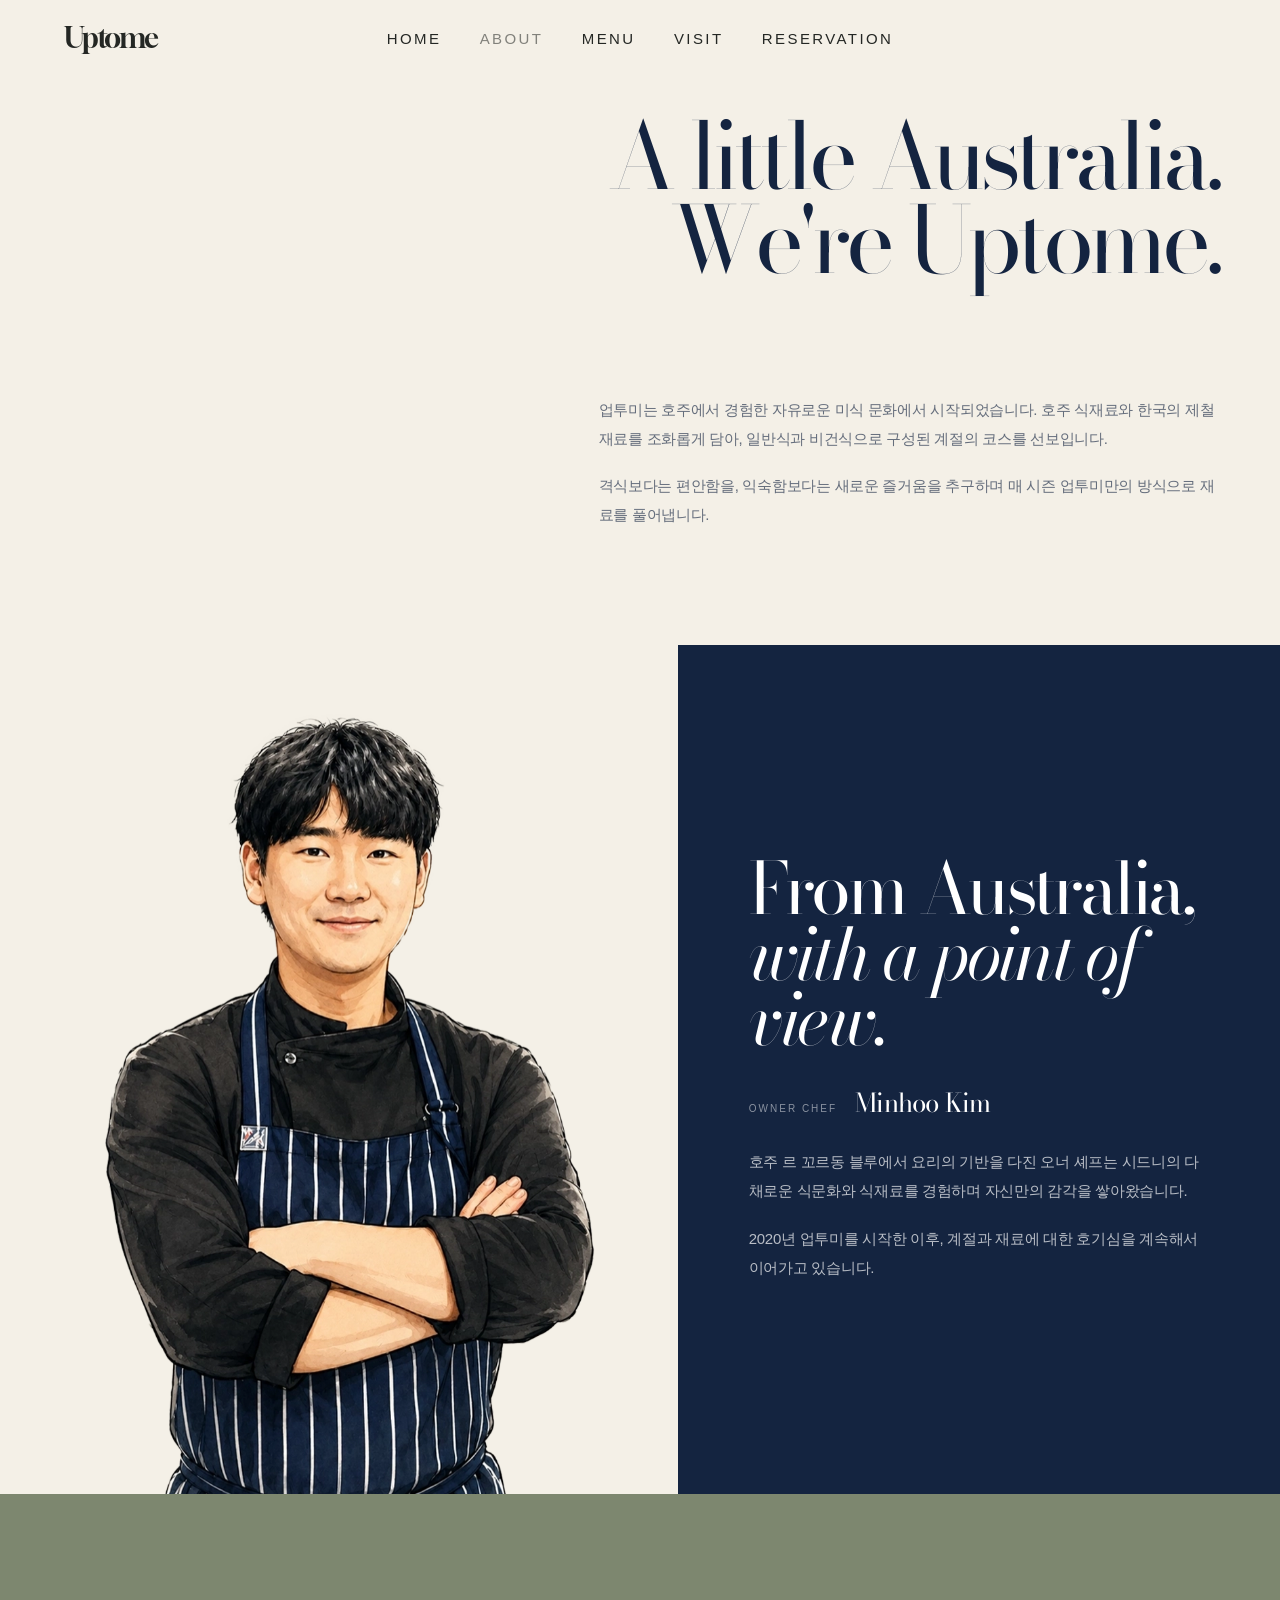
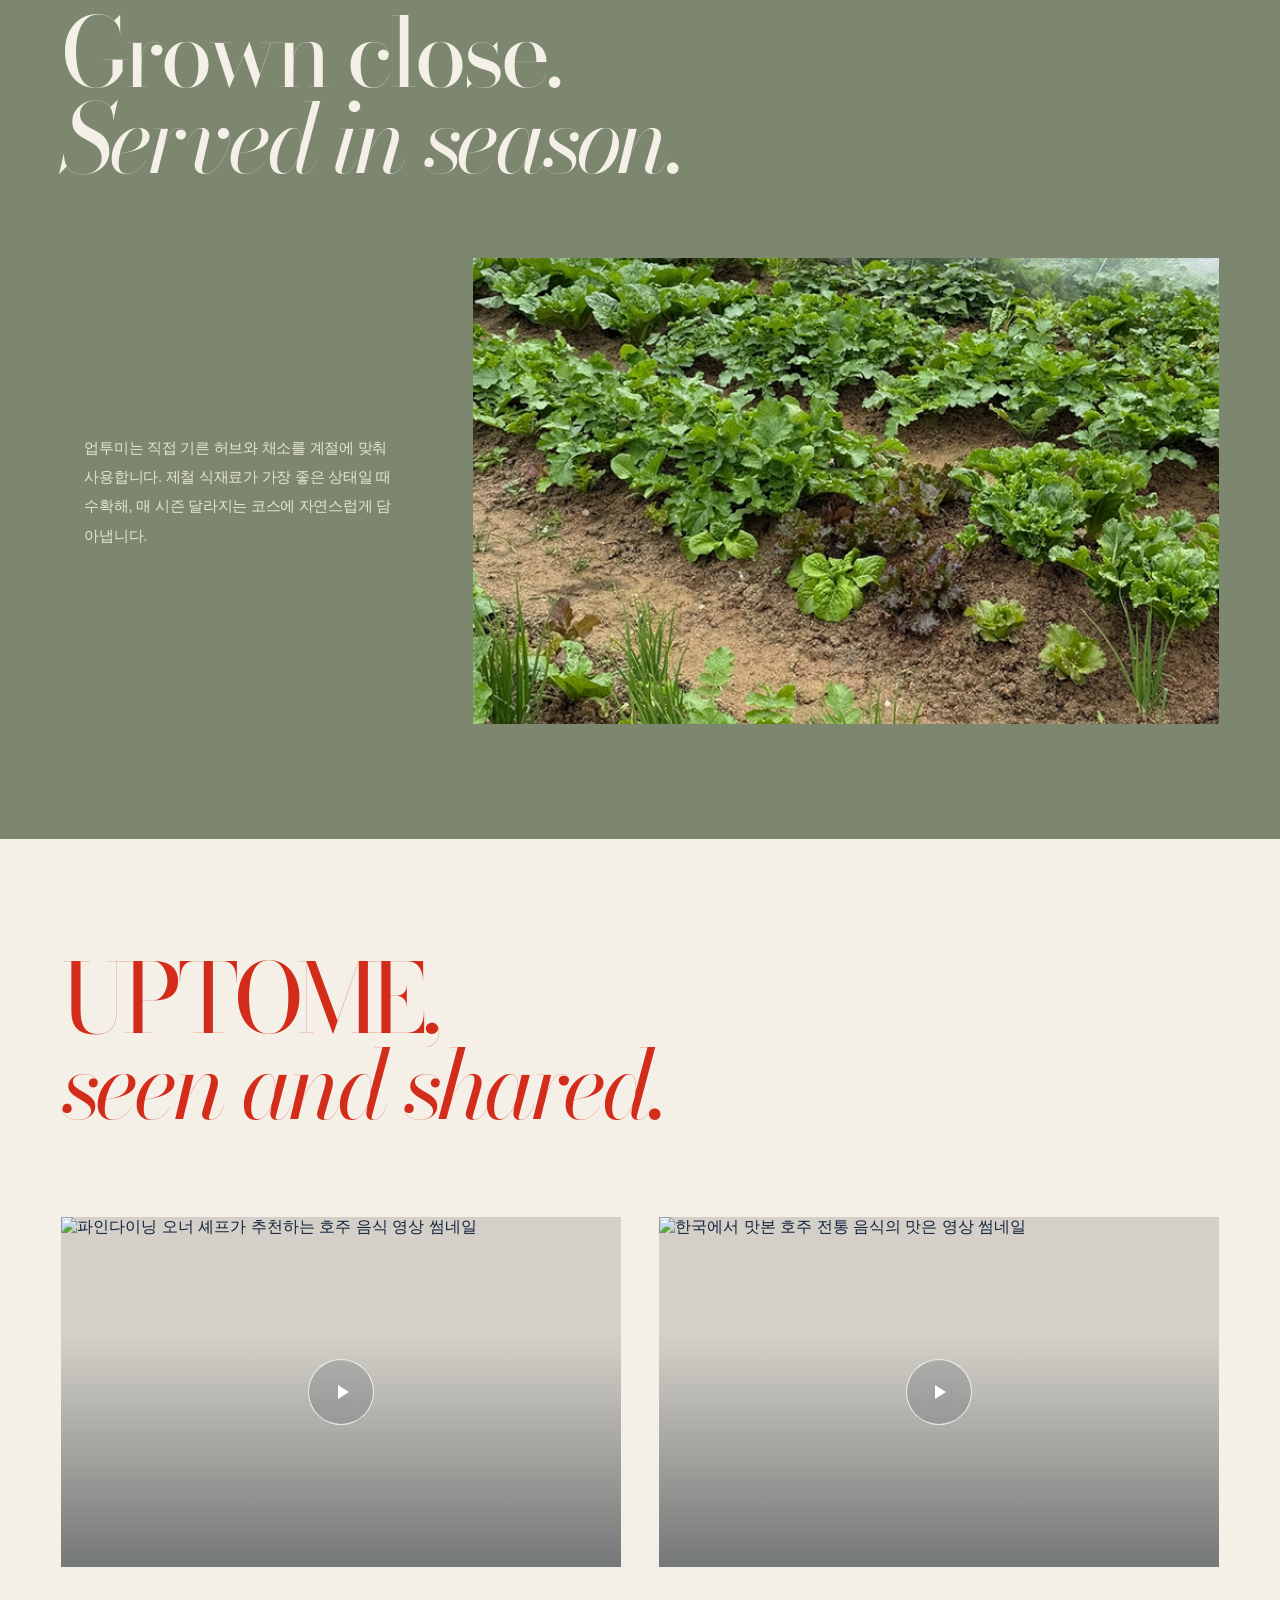
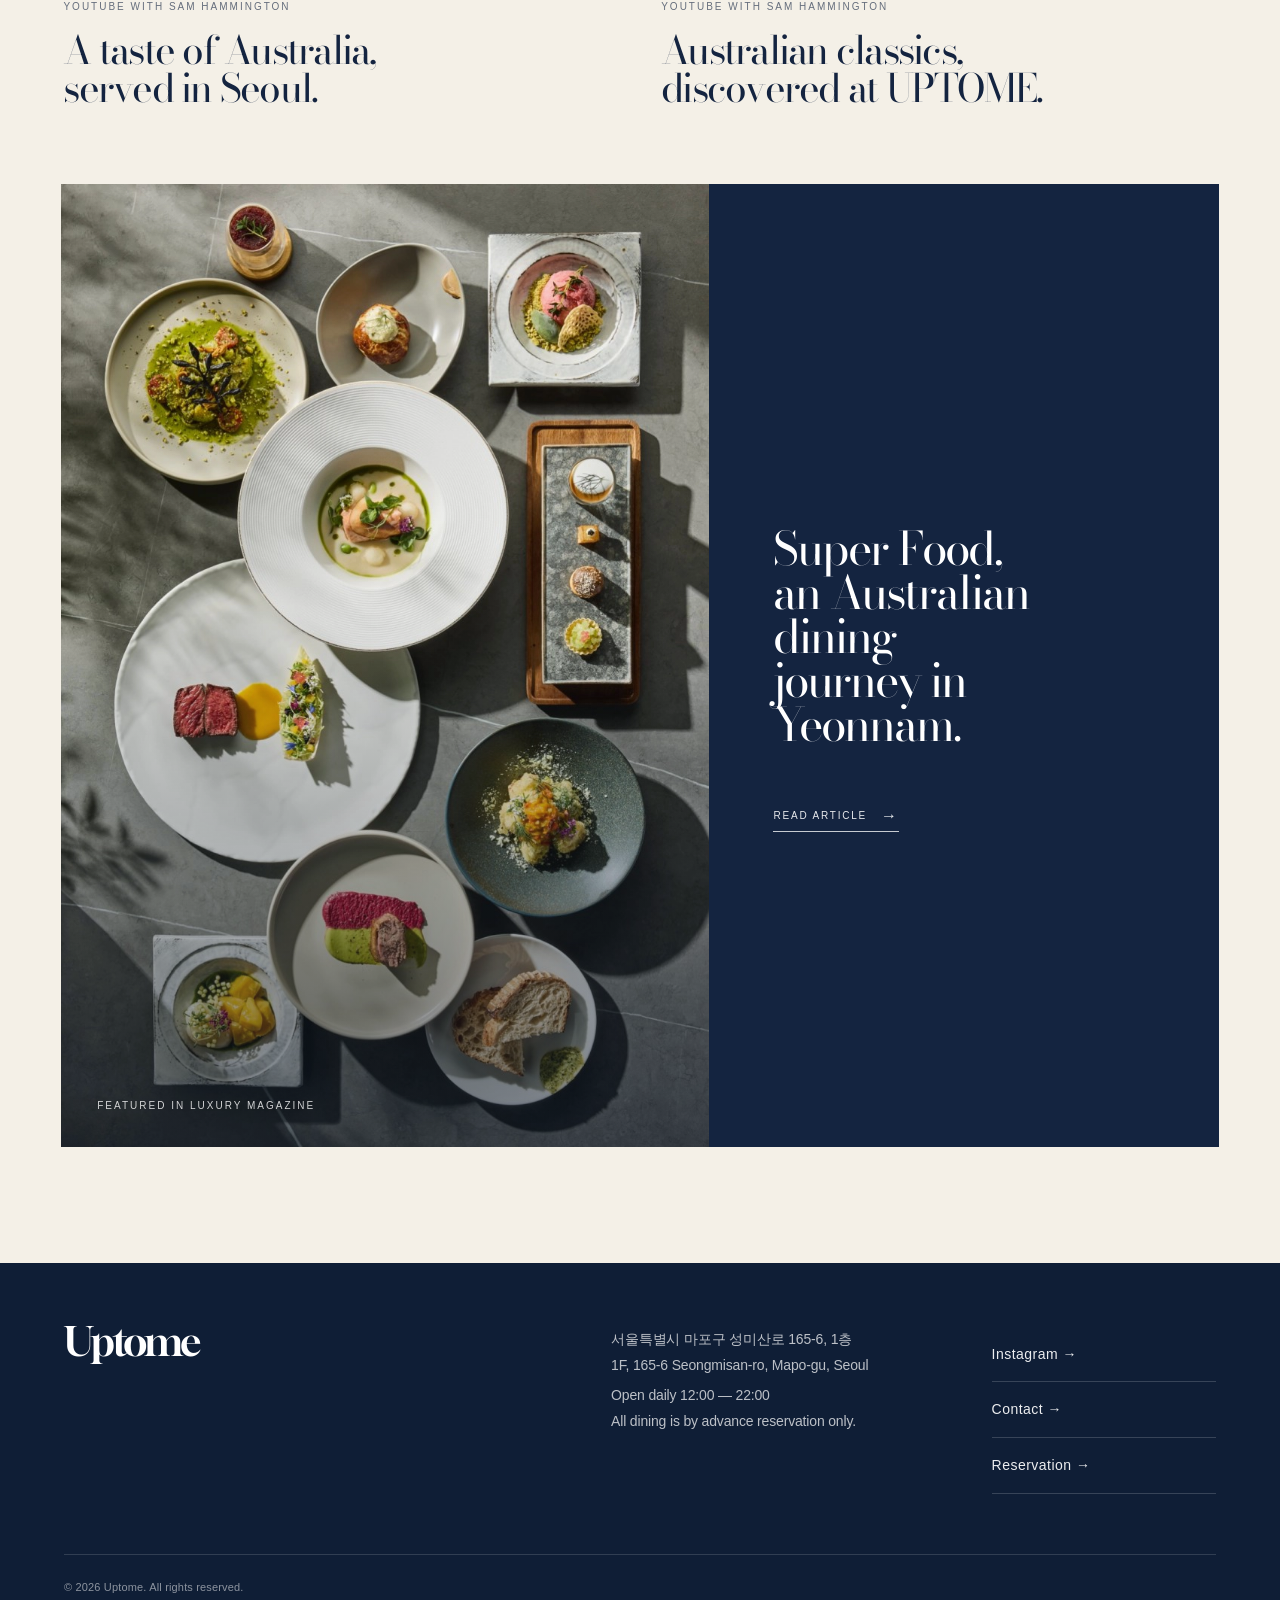
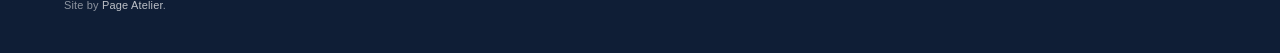
==== about.html @ 91f4fcac "good" ====
<!doctype html>
<html lang="ko">
<head>
  <meta charset="UTF-8">
  <meta name="viewport" content="width=device-width, initial-scale=1.0">

  <meta
    name="description"
    content="업투미의 브랜드 이야기, 오너 셰프, 직접 가꾸는 농장과 계절의 메뉴를 소개합니다."
  >
  <title>About | UPTOME</title>

  <link rel="preconnect" href="https://fonts.googleapis.com">
  <link rel="preconnect" href="https://fonts.gstatic.com" crossorigin>

  <link
    href="https://fonts.googleapis.com/css2?family=Bodoni+Moda:ital,opsz,wght@0,6..96,400;0,6..96,500;1,6..96,400;1,6..96,500&family=Gloock&family=Noto+Serif+KR:wght@400;500&display=swap"
    rel="stylesheet"
  >

  <link
    rel="stylesheet"
    crossorigin
    href="https://cdn.jsdelivr.net/gh/orioncactus/pretendard/dist/web/static/pretendard.css"
  >

  <link rel="stylesheet" href="assets/css/common.css">
  <link rel="stylesheet" href="assets/css/about.css">

  <script src="assets/js/components.js" defer></script>
  <script src="assets/js/main.js" defer></script>
</head>

<body class="about-body">
  <div data-site-header></div>

  <main class="about-page">
    <!-- 01. BRAND INTRO -->
    <section class="about-intro" aria-labelledby="about-title">
      <div class="about-shell">
        <header class="about-intro__headline">
          <h1 id="about-title" class="reveal">
            A little Australia.<br>
              We're Uptome.<br>
          </h1>
        </header>


        <div class="about-intro__bottom">
          <div class="about-intro__body reveal">
              <p> 업투미는 호주에서 경험한 자유로운 미식 문화에서 시작되었습니다. 
                호주 식재료와 한국의 제철 재료를 조화롭게 담아, 
                일반식과 비건식으로 구성된 계절의 코스를 선보입니다. </p><br>

              <p> 격식보다는 편안함을, 익숙함보다는 새로운 즐거움을 추구하며 
                매 시즌 업투미만의 방식으로 재료를 풀어냅니다. </p>
          </div>
        </div>
      </div>
    </section>

    <!-- 02. CHEF -->
    <section class="chef-section" aria-labelledby="chef-title">
      <figure class="chef-section__media">
        <img
          src="assets/images/chef.webp"
          alt="업투미 오너 셰프 김민후"
        >
      </figure>

      <div class="chef-section__content">
        <h2 id="chef-title" class="reveal">
          From Australia,<br>
          <span class="italic">with a point of view.</span>
        </h2>

        <div class="chef-name reveal">
          <p class="chef-name__role">Owner Chef</p>
          <p class="chef-name__name">Minhoo Kim</p>
        </div>

        <div class="chef-section__text reveal">
          <p>
            호주 르 꼬르동 블루에서 요리의 기반을 다진 오너 셰프는
            시드니의 다채로운 식문화와 식재료를 경험하며
            자신만의 감각을 쌓아왔습니다.
          </p>

          <p>
            2020년 업투미를 시작한 이후,
            계절과 재료에 대한 호기심을 계속해서 이어가고 있습니다.
          </p>
        </div>
      </div>
    </section>

    <!-- 03. FARM -->
    <section class="farm-section" aria-labelledby="farm-title">
      <div class="about-shell">
        <header class="farm-section__heading">
          <h2 id="farm-title" class="reveal">
            Grown close.<br>
            <span class="italic">Served in season.</span>
          </h2>
        </header>

        <div class="farm-section__grid">
          <div class="farm-section__copy reveal">

            <div class="farm-section__body">
              <p>
                업투미는 직접 기른 허브와 채소를 계절에 맞춰 사용합니다.
                제철 식재료가 가장 좋은 상태일 때 수확해,
                매 시즌 달라지는 코스에 자연스럽게 담아냅니다.
              </p>
            </div>
          </div>

          <div class="farm-section__visual reveal">
            <figure class="farm-section__image">
              <img
                src="assets/images/farm.webp"
                alt="업투미 농장에서 자라는 제철 채소"
                loading="lazy"
              >
            </figure>
          </div>
        </div>
      </div>
    </section>

    <!-- 04. PRESS & FEATURES -->
    <section class="press-section" aria-labelledby="press-title">
      <div class="about-shell">
        <header class="press-section__heading">
          <h2 id="press-title" class="reveal">
            UPTOME,<br>
            <span class="italic">seen and shared.</span>
          </h2>

        </header>

        <div class="press-grid">
          <a
            class="press-card press-card--video press-card--primary reveal"
            href="https://youtu.be/MLYLSZdZcvs?si=NpPR43KMM76XE1CA"
            target="_blank"
            rel="noopener noreferrer"
            aria-label="샘 해밍턴 유튜브 영상 보기: 파인다이닝 오너 셰프가 추천하는 호주 음식"
          >
            <div class="press-card__media">
              <img
                src="https://img.youtube.com/vi/MLYLSZdZcvs/maxresdefault.jpg"
                onerror="this.onerror=null;this.src='https://img.youtube.com/vi/MLYLSZdZcvs/hqdefault.jpg';"
                alt="파인다이닝 오너 셰프가 추천하는 호주 음식 영상 썸네일"
                loading="lazy"
              >

              <span class="press-card__play" aria-hidden="true">
                <span class="press-card__play-icon"></span>
              </span>
            </div>

            <div class="press-card__info">
              <p class="press-card__meta">YouTube with Sam Hammington</p>

              <h3>
                A taste of Australia,<br>
                served in Seoul.
              </h3>

            </div>
          </a>

          <a
            class="press-card press-card--video press-card--secondary reveal"
            href="https://youtu.be/_oEK4aoZLng?si=tfKGYy7RPBQguS8e"
            target="_blank"
            rel="noopener noreferrer"
            aria-label="샘 해밍턴 유튜브 영상 보기: 한국에서 맛본 호주 전통 음식의 맛은"
          >
            <div class="press-card__media">
              <img
                src="https://img.youtube.com/vi/_oEK4aoZLng/maxresdefault.jpg"
                onerror="this.onerror=null;this.src='https://img.youtube.com/vi/_oEK4aoZLng/hqdefault.jpg';"
                alt="한국에서 맛본 호주 전통 음식의 맛은 영상 썸네일"
                loading="lazy"
              >

              <span class="press-card__play" aria-hidden="true">
                <span class="press-card__play-icon"></span>
              </span>
            </div>

            <div class="press-card__info">
              <p class="press-card__meta">YouTube with Sam Hammington</p>

              <h3>
                Australian classics,<br>
                discovered at UPTOME.
              </h3>

            </div>
          </a>

          <a
            class="press-card press-card--luxury reveal"
            href="https://luxury.designhouse.co.kr/magazineView/66050bd9732f2c1f4fec5268"
            target="_blank"
            rel="noopener noreferrer"
            aria-label="LUXURY 매거진 업투미 소개 기사 보기: SUPER FOOD"
          >
            <div class="press-card__luxury-media">
              <img
                src="assets/images/luxury.webp"
                alt="LUXURY 매거진에 소개된 업투미"
                loading="lazy"
              >

              <div class="press-card__luxury-overlay" aria-hidden="true"></div>

              <p class="press-card__luxury-label">
                Featured in LUXURY Magazine
              </p>
            </div>

            <div class="press-card__luxury-content">
              <h3>
                Super Food,<br>
                an Australian dining<br>
                journey in Yeonnam.
              </h3>

              <span class="press-card__action">
                Read article
                <span aria-hidden="true">→</span>
              </span>
            </div>
          </a>
        </div>
      </div>
    </section>
  </main>

  <div data-site-footer></div>
</body>
</html>
---- assets/css/common.css ----
/* =========================================
   UPTOME �� COMMON
========================================= */

:root {
  --navy: #142440;
  --navy-deep: #0f1e36;
  --ivory: #f4f0e7;
  --paper: #fbf9f4;
  --charcoal: #242724;
  --sage: #7d876f;
  --terra: #b96750;
  --line: #d4cec2;
  --red: #d32c1a;
  --serif-en: "Bodoni Moda", Georgia, serif;
  --serif-ko: "Noto Serif KR", serif;
  --sans: Pretendard, -apple-system, BlinkMacSystemFont, "Segoe UI", sans-serif;
  --page-x: clamp(24px, 5vw, 86px);
  --section-y: clamp(96px, 10vw, 150px);
}

*,
*::before,
*::after {
  box-sizing: border-box;
}

html {
  width: 100%;
  max-width: 100%;
  overflow-x: hidden;
  scroll-behavior: smooth;
}

body {
  position: relative;
  width: 100%;
  max-width: 100%;
  margin: 0;
  overflow-x: hidden;
  background: var(--ivory);
  color: var(--charcoal);
  font-family: var(--sans);
  -webkit-font-smoothing: antialiased;
}

body.menu-open {
  overflow: hidden;
}

main {
  width: 100%;
  max-width: 100%;
}

a {
  color: inherit;
  text-decoration: none;
}

button {
  color: inherit;
  font: inherit;
}

img {
  display: block;
  max-width: 100%;
}

h1,
h2,
h3,
p {
  overflow-wrap: break-word;
}

h1,
h2,
h3 {
  font-family: var(--serif-en);
  font-weight: 400;
  letter-spacing: -.055em;
}

p {
  margin-top: 0;
}

.italic {
  font-family: "Bodoni Moda", serif;
  font-style: italic;
}

/* =========================================
   HEADER
========================================= */

.site-header {
  position: absolute;
  z-index: 50;
  inset: 0 0 auto;
  height: 88px;
  padding: 0 var(--page-x);
  display: grid;
  grid-template-columns: 1fr auto 1fr;
  align-items: center;
  color: #fff;
}


/* Subpages no longer have a hero, so their header stays in normal flow. */
.site-header--dark {
  position: relative;
  inset: auto;
  background: transparent;
  color: var(--charcoal);
}

/* Keep the menu button visible over the navy mobile menu. */
html.menu-open .site-header,
body.menu-open .site-header {
  position: fixed;
  z-index: 60;
  inset: 0 0 auto;
  width: 100%;
  background: transparent;
  color: #fff;
  border-color: transparent;
}

/* Hide any remaining subhero markup in all subpages. */
.subhero {
  display: none;
}

.wordmark,
.site-header .wordmark,
.site-footer__logo {
  width: max-content;
  font-family: "Gloock", var(--serif-en);
  font-weight: 400;
  line-height: 1;
  letter-spacing: -.055em;
}

.wordmark {
  font-size: 28px;
}

.site-nav {
  display: flex;
  align-items: center;
  gap: clamp(26px, 3vw, 44px);
}

.site-nav a,
.reserve-link,
.menu-toggle {
  font-size: 15px;
  text-transform: uppercase;
  letter-spacing: .16em;
}

.site-nav a[aria-current="page"] {
  opacity: .55;
}

.reserve-link {
  justify-self: end;
  display: inline-flex;
  align-items: center;
  gap: 12px;
}

.site-header a {
  transition: opacity .25s ease;
}

.site-header a:hover {
  opacity: .58;
}

.menu-toggle {
  display: none;
  justify-self: end;
  padding: 10px 0;
  border: 0;
  background: transparent;
  cursor: pointer;
}

.mobile-menu {
  display: none;
}

/* =========================================
   COMMON ELEMENTS
========================================= */

.section {
  padding: var(--section-y) 6vw;
}

.eyebrow {
  margin: 0 0 24px;
  color: var(--sage);
  font-size: 10px;
  font-weight: 600;
  text-transform: uppercase;
  letter-spacing: .22em;
}

.eyebrow--light {
  color: rgba(255, 255, 255, .7);
}

.section-index {
  display: flex;
  align-items: flex-start;
  gap: 14px;
  font-size: 9px;
  text-transform: uppercase;
  letter-spacing: .18em;
}

.section-index span {
  color: var(--terra);
}

.section-index p {
  margin: 0;
}

.body-copy {
  max-width: 440px;
}

.body-copy p {
  font-size: 14px;
  line-height: 2;
  letter-spacing: -.02em;
}

.text-link {
  margin-top: 30px;
  padding-bottom: 6px;
  display: inline-flex;
  gap: 15px;
  border-bottom: 1px solid;
  font-size: 11px;
  text-transform: uppercase;
  letter-spacing: .13em;
}

.line-button,
.solid-button,
.outline-button {
  display: inline-flex;
  align-items: center;
  justify-content: space-between;
  gap: 24px;
  font-size: 12px;
  text-transform: uppercase;
  letter-spacing: .16em;
}

.line-button {
  width: 100%;
  max-width: 310px;
  padding: 18px 0;
  border-top: 1px solid rgba(255, 255, 255, .55);
  border-bottom: 1px solid rgba(255, 255, 255, .55);
}

.outline-button {
  min-width: 210px;
  padding: 18px 24px;
  border: 1px solid rgba(255, 255, 255, .55);
}

/* =========================================
   PAGE CTA
========================================= */

.page-cta {
  padding: 90px var(--page-x);
  display: flex;
  justify-content: space-between;
  align-items: flex-end;
  gap: 50px;
  background: var(--navy);
  color: #fff;
}

.page-cta h2 {
  margin: 0;
  font-size: clamp(56px, 7vw, 100px);
  line-height: .9;
}

/* =========================================
   LINKS & BUTTONS
========================================= */

.editorial-link {
  position: relative;
  width: max-content;
  min-height: 0;
  padding: 0 0 11px;
  display: inline-flex;
  align-items: center;
  justify-content: flex-start;
  gap: 13px;
  border: 0;
  border-bottom: 1px solid currentColor;
  color: inherit;
  font-size: 11px;
  font-weight: 400;
  line-height: 1.2;
  letter-spacing: .12em;
  text-transform: uppercase;
  text-decoration: none;
  transition: border-color .3s ease, color .3s ease;
}

.editorial-link--light {
  color: #fff;
  border-color: rgba(255, 255, 255, .42);
}

.cta-button {
  position: relative;
  width: 100%;
  min-height: 62px;
  padding: 0 20px;
  display: flex;
  align-items: center;
  justify-content: space-between;
  gap: 24px;
  border: 0;
  background: var(--ivory);
  color: var(--navy);
  font-size: 10px;
  font-weight: 500;
  line-height: 1.2;
  letter-spacing: .14em;
  text-transform: uppercase;
  text-decoration: none;
  transition: background-color .3s ease, transform .2s ease;
}

.button-arrow {
  flex: 0 0 auto;
  display: inline-block;
  line-height: 1;
  transition: transform .35s cubic-bezier(.22, 1, .36, 1);
}

.editorial-link:focus-visible,
.cta-button:focus-visible {
  outline: 1px solid currentColor;
  outline-offset: 5px;
}

.editorial-link:active,
.cta-button:active {
  transform: translateY(1px);
}

@media (hover: hover) {
  .editorial-link:hover {
    border-color: transparent;
  }

  .editorial-link:hover .button-arrow,
  .cta-button:hover .button-arrow {
    transform: translateX(5px);
  }

  .cta-button:hover {
    background: #e9e3d7;
    color: var(--navy);
  }
}

/* =========================================
   REVEAL
========================================= */

.reveal {
  opacity: 0;
  transform: translateY(22px);
  transition: opacity .8s ease, transform .8s ease;
}

.reveal.is-visible {
  opacity: 1;
  transform: translateY(0);
}

.reveal-image {
  opacity: 0;
  transform: scale(1.035);
  transition:
    opacity 1.05s ease,
    transform 1.35s cubic-bezier(.22, 1, .36, 1);
  will-change: opacity, transform;
}

.reveal-image.is-visible {
  opacity: 1;
  transform: scale(1);
  will-change: auto;
}

/* =========================================
   FOOTER
   Refined editorial styling
========================================= */

.site-footer {
  padding: clamp(40px, 7vw, 60px) var(--page-x) clamp(28px, 3vw, 42px);
  display: grid;
  grid-template-columns: minmax(240px, .85fr) minmax(520px, 1.15fr);
  grid-template-areas:
    "top middle"
    "bottom bottom";
  column-gap: clamp(50px, 9vw, 100px);
  row-gap: clamp(40px, 7vw, 60px);
  background: var(--navy-deep);
  color: #fff;
}

.site-footer__top {
  grid-area: top;
  display: flex;
  flex-direction: column;
  align-items: flex-start;
  gap: 16px;
}

.site-footer__logo {
  font-size: clamp(30px, 4vw, 40px);
  line-height: .92;
}

.site-footer__middle {
  grid-area: middle;
  display: grid;
  grid-template-columns: minmax(290px, 1.15fr) minmax(220px, .85fr);
  align-items: start;
  gap: clamp(56px, 6vw, 92px);
  padding-top: 4px;
}

.site-footer__info p {
  margin: 0;
  color: rgba(255, 255, 255, .72);
  font-size: 14px;
  line-height: 1.85;
  letter-spacing: -.012em;
}

.site-footer__info p + p {
  margin-top: 5px;
}

.site-footer__links {
  display: flex;
  flex-direction: column;
  align-items: stretch;
  gap: 0;
}

.site-footer__links a {
  min-width: 200px;
  padding: 19px 0;
  display: flex;
  align-items: center;
  justify-content: space-between;
  gap: 24px;
  border-bottom: 1px solid rgba(255, 255, 255, .17);
  color: rgba(255, 255, 255, .92);
  font-size: 14px;
  font-weight: 400;
  line-height: 1.2;
  letter-spacing: .035em;
  text-transform: none;
  transition: opacity .25s ease, border-color .25s ease, padding-left .25s ease;
}

.site-footer__links a:first-of-type {
  border-top: 0;
}

.site-footer__links a:hover {
  padding-left: 4px;
  opacity: .72;
  border-color: rgba(255, 255, 255, .34);
}

.site-footer__bottom {
  grid-area: bottom;
  width: 100%;
  padding-top: 24px;
  display: flex;
  align-items: center;
  justify-content: flex-start;
  flex-wrap: wrap;
  gap: 4px 18px;
  border-top: 1px solid rgba(255, 255, 255, .14);
  white-space: normal;
}

.site-footer__bottom small,
.site-footer__bottom a {
  color: rgba(255, 255, 255, .52);
  font-size: 11px;
  font-weight: 400;
  line-height: 1.6;
  letter-spacing: .015em;
  text-transform: none;
}

.site-footer__bottom a {
  color: rgba(255, 255, 255, .72);
  transition: color .25s ease;
}

.site-footer__bottom a:hover {
  color: #fff;
}

/* =========================================
   TABLET
========================================= */

@media (max-width: 1100px) {
  .site-footer {
    grid-template-columns: minmax(210px, .75fr) minmax(430px, 1.25fr);
    column-gap: 56px;
  }

  .site-footer__middle {
    grid-template-columns: 1fr;
    gap: 38px;
  }

  .site-footer__links {
    max-width: 380px;
  }
}

/* =========================================
   MOBILE
========================================= */

@media (max-width: 850px) {
  .site-header {
    height: 72px;
    padding: 0 20px;
    grid-template-columns: 1fr 1fr;
  }

  .site-nav,
  .reserve-link {
    display: none;
  }

  .menu-toggle {
    display: block;
  }

  .mobile-menu {
    position: fixed;
    z-index: 40;
    inset: 0;
    padding: 100px 24px 10px;
    display: flex;
    flex-direction: column;
    background: var(--navy);
    color: #fff;
    opacity: 0;
    visibility: hidden;
    pointer-events: none;
    transition: opacity .3s ease, visibility .3s ease;
  }

  .mobile-menu.is-open {
    opacity: 1;
    visibility: visible;
    pointer-events: auto;
  }

  .mobile-menu__nav {
    display: flex;
    flex-direction: column;
    gap: 20px;
    text-align: center;
  }

  .mobile-menu__nav a {
    font-family: var(--serif-en);
    font-size: clamp(25px, 10vw, 30px);
    line-height: .95;
    letter-spacing: -.045em;
  }

  .mobile-menu__bottom {
    position: absolute;
    right: 24px;
    bottom: 26px;
    left: 24px;

    width: auto;
    margin: 0;
    padding-top: 0px;
    display: flex;
    flex-direction: column;
    gap: 18px;
  }

  .mobile-menu__bottom a {
    font-size: 11px;
  }


  .mobile-menu__instagram {
    width: max-content;
    display: inline-flex;
    align-items: center;
    gap: 10px;

    font-size: 30px;
    font-weight: 400;
    line-height: 1;
    letter-spacing: 0.12em;
    text-transform: uppercase;
  }

  .instagram-icon {
    width: 20px;
    height: 20px;
    display: inline-flex;
  }

  .instagram-icon svg {
    width: 100%;
    height: 100%;
    fill: none;
    stroke: currentColor;
    stroke-width: 1.5;
  }

  .mobile-menu__reservation {
  display: flex;
  flex-direction: column;
  gap: 8px;
  }

  .mobile-menu__reserve {
    min-height: 40px;
    padding: 15px;
    display: flex;
    align-items: center;
    justify-content: space-between;
    gap: 10px;

    font-size: 20px;
    font-weight: 500;
    line-height: 1.3;
    letter-spacing: 0.06em;
    text-transform: none;
  }

  .mobile-menu__reserve--primary {
    background: var(--ivory);
    color: var(--navy);
  }

  .mobile-menu__reserve--secondary {
    background: transparent;
    color: #fff;
    border: 1px solid rgba(255, 255, 255, .42);
  }

@media (max-width: 850px) {
  .mobile-menu__instagram,
  .mobile-menu__reserve {
    transition:
      background-color 0.3s ease,
      color 0.3s ease,
      border-color 0.3s ease,
      opacity 0.3s ease,
      transform 0.25s ease;
  }

  .mobile-menu__reserve {
    min-height: 45px;
  }

  .mobile-menu__reserve span:last-child {
    transition: transform 0.3s cubic-bezier(.22, 1, .36, 1);
  }

  /* 紐⑤컮�� �곗튂 �④낵 */
  .mobile-menu__instagram:active {
    opacity: 0.55;
  }

  .mobile-menu__reserve:active {
    transform: scale(0.985);
  }
}

@media (hover: hover) {
  .mobile-menu__instagram:hover {
    opacity: 0.55;
  }

  .mobile-menu__reserve:hover span:last-child {
    transform: translateX(6px);
  }

  .mobile-menu__reserve--primary:hover {
    background: #e8e1d5;
  }

  .mobile-menu__reserve--secondary:hover {
    background: var(--ivory);
    border-color: var(--ivory);
    color: var(--navy);
  }
}html.menu-open,
body.menu-open {
  width: 100%;
  height: 100%;
  overflow: hidden;
  overscroll-behavior: none;
}

body.menu-open {
  touch-action: none;
}

.mobile-menu {
  position: fixed;
  inset: 0;
  width: 100%;
  height: 100vh;
  height: 100dvh;
  overflow: hidden;
  overscroll-behavior: none;
}

  .section {
    padding: 84px 24px;
  }

  .section-index {
    margin-bottom: 58px;
  }





  .page-cta {
    padding: 74px 24px;
    flex-direction: column;
    align-items: flex-start;
  }

  .page-cta h2 {
    font-size: clamp(56px, 17vw, 76px);
  }

  .outline-button {
    width: 100%;
  }

  .editorial-link {
    font-size: 10px;
    letter-spacing: .12em;
  }

  .cta-button {
    font-size: 10px;
    letter-spacing: .13em;
  }

  .site-footer {
    padding: 48px 24px 28px;
    display: flex;
    flex-direction: column;
    gap: 0;
  }

  .site-footer__top {
    padding-bottom: 50px;
  }

  .site-footer__logo {
    font-size: clamp(20px, 10vw, 30px);
    line-height: .94;
  }

  .site-footer__middle {
    width: 100%;
    padding: 0 0 40px;
    display: flex;
    flex-direction: column;
    gap: 38px;
  }

  .site-footer__info,
  .site-footer__links {
    width: 100%;
    max-width: none;
  }

  .site-footer__info p {
    color: rgba(255, 255, 255, .76);
    font-size: 13px;
    line-height: 1.5;
    letter-spacing: -.012em;
  }

  .site-footer__links a {
    width: 100%;
    min-width: 0;
    padding: 10px 0;
    color: rgba(255, 255, 255, .92);
    font-size: 14px;
    line-height: 1.3;
    letter-spacing: .035em;
  }

  .site-footer__links a:hover {
    padding-left: 0;
  }

  .site-footer__bottom {
    padding-top: 15px;
    flex-direction: column;
    align-items: flex-start;
    gap: 1px;
  }

  .site-footer__bottom small,
  .site-footer__bottom a {
    color: rgba(255, 255, 255, .56);
    font-size: 10px;
    line-height: 1.65;
    letter-spacing: .015em;
  }
}

/* =========================================
   ACCESSIBILITY
========================================= */

@media (prefers-reduced-motion: reduce) {
  * {
    scroll-behavior: auto !important;
    animation: none !important;
    transition: none !important;
  }

  .reveal,
  .reveal-image,
  .editorial-link,
  .cta-button,
  .button-arrow {
    opacity: 1;
    transform: none;
    transition: none;
  }
}

@supports (overflow: clip) {
  html,
  body {
    overflow-x: clip;
  }
}

/* =========================================
   MOBILE MENU �� STABLE HEADER / SCROLL LOCK
========================================= */

@media (max-width: 850px) {
  html.menu-open,
  body.menu-open {
    width: 100%;
    height: 100%;
    overflow: hidden;
    overscroll-behavior: none;
  }

  body.menu-open {
    touch-action: none;
  }

  html.menu-open .site-header,
  body.menu-open .site-header {
    position: fixed;
    z-index: 60;
    top: 0;
    right: 0;
    left: 0;
    height: 72px;
    padding: 0 20px;
    background: transparent;
    color: #fff;
  }

  .mobile-menu {
    position: fixed;
    z-index: 40;
    inset: 0;
    width: 100%;
    height: 100vh;
    height: 100dvh;
    overflow: hidden;
    overscroll-behavior: none;
  }
}
---- assets/css/about.css ----
/* =========================================
   UPTOME — ABOUT
   Typography inherits from common.css
========================================= */

.about-page {
  --about-ink: var(--navy);
  --about-paper-safe: var(--about-paper, #f4f0e7);
  --about-ivory-safe: var(--ivory, #f5f0e5);
  --about-sage-safe: var(--sage, #87937a);
  --about-red-safe: var(--red, #cf2f22);
  --about-muted: rgba(20, 36, 64, 0.64);
  --about-gutter: clamp(28px, 4.8vw, 78px);
  --about-section: clamp(112px, 9vw, 156px);
  --about-max: 1500px;

  overflow: clip;
  background: var(--about-paper-safe);
  color: var(--about-ink);
}

.about-page *,
.about-page *::before,
.about-page *::after {
  box-sizing: border-box;
}

.about-page img {
  display: block;
  width: 100%;
  height: 100%;
  object-fit: cover;
}

.about-shell {
  width: min(100%, var(--about-max));
  margin-inline: auto;
  padding-inline: var(--about-gutter);
}

.about-kicker,
.farm-section__label,
.press-card__meta,
.press-card__luxury-label {
  margin: 0;
  font-size: 10px;
  font-weight: 500;
  line-height: 1.3;
  letter-spacing: 0.2em;
  text-transform: uppercase;
}


/* =========================================
   HEADER RHYTHM
========================================= */

.about-body .site-header {
  height: 76px;
}

.about-body .site-header--dark {
  min-height: 76px;
}


/* =========================================
   01. BRAND INTRO
========================================= */

.about-intro {
  padding: clamp(30px, 3vw, 50px) 0 var(--about-section);
}

.about-intro__headline {
  padding-bottom: clamp(42px, 4vw, 64px);
}

.about-intro h1 {
  max-width: 1160px;
  margin: 0 0 0 auto;
  font-size: clamp(64px, 7.2vw, 112px);
  font-weight: 400;
  line-height: 0.91;
  letter-spacing: -0.055em;
  text-align: right;
}

.brand-visual {
  margin: 0;
}

.brand-visual__main {
  position: relative;
  height: clamp(500px, 46vw, 680px);
  overflow: hidden;
  background: #d9d5cd;
}

.brand-visual__main::after {
  position: absolute;
  inset: 0;
  content: "";
  background: linear-gradient(
    180deg,
    rgba(8, 20, 29, 0.01) 44%,
    rgba(8, 20, 29, 0.18) 100%
  );
  pointer-events: none;
}

.brand-visual__main img {
  object-position: center 52%;
}

.about-intro__bottom {
  display: flex;
  justify-content: flex-end;
  padding-top: clamp(48px, 4.8vw, 74px);
}

.about-intro__body {
  width: min(100%, 620px);
}

.about-kicker {
  margin-bottom: 24px;
  color: var(--about-ink);
}

.about-intro__body > p:not(.about-kicker),
.chef-section__text p,
.farm-section__body p {
  margin: 0;
  font-size: clamp(15px, 1.08vw, 17px);
  line-height: 1.95;
  letter-spacing: -0.02em;
}

.about-intro__body > p:not(.about-kicker) {
  color: var(--about-muted);
}

.about-intro__body > p + p,
.chef-section__text p + p {
  margin-top: 18px;
}


/* =========================================
   02. CHEF
========================================= */

.chef-section {
  display: grid;
  grid-template-columns: minmax(0, 53%) minmax(420px, 47%);
  min-height: clamp(720px, 56vw, 860px);
  background: var(--about-ink);
  color: #fff;
}

.chef-section__media {
  position: relative;
  min-width: 0;
  min-height: 100%;
  margin: 0;
  overflow: hidden;
  background: var(--about-paper-safe);
}

.chef-section__media img {
  object-position: center top;
  transform: scale(1.035);
  transform-origin: center center;
  transition: transform 0.9s cubic-bezier(0.2, 0.7, 0.2, 1);
  will-change: transform;
}

.chef-section__media:hover img {
  transform: scale(1.075);
}

.chef-section__content {
  display: flex;
  min-width: 0;
  flex-direction: column;
  justify-content: center;
  padding:
    clamp(70px, 7vw, 108px)
    clamp(48px, 5.5vw, 92px);
}

.chef-section__content h2 {
  max-width: 720px;
  margin: 0;
  font-size: clamp(58px, 5.6vw, 90px);
  font-weight: 400;
  line-height: 0.91;
  letter-spacing: -0.052em;
}

.chef-name {
  display: flex;
  align-items: baseline;
  gap: 18px;
  margin: clamp(34px, 3vw, 46px) 0 clamp(28px, 2.4vw, 38px);
}

.chef-name__role,
.chef-name__name {
  margin: 0;
}

.chef-name__role {
  color: rgba(255, 255, 255, 0.5);
  font-size: 10px;
  font-weight: 500;
  line-height: 1;
  letter-spacing: 0.2em;
  text-transform: uppercase;
}

.chef-name__name {
  color: #fff;
  font-family: var(--serif-en);
  font-size: clamp(26px, 2vw, 34px);
  font-weight: 400;
  line-height: 1;
  letter-spacing: -0.03em;
}

.chef-section__text {
  width: min(100%, 500px);
}

.chef-section__text p {
  color: rgba(255, 255, 255, 0.7);
}


/* =========================================
   03. FARM — DESKTOP FIX
========================================= */

.farm-section {
  padding-block: var(--about-section);
  background: var(--about-sage-safe);
  color: var(--about-ivory-safe);
}

.farm-section__heading {
  display: flex;
  justify-content: flex-start;
}

.farm-section__heading h2 {
  max-width: 1100px;
  margin: 0;
  color: var(--about-ivory-safe);
  font-size: clamp(66px, 7.5vw, 116px);
  font-weight: 400;
  line-height: 0.9;
  letter-spacing: -0.055em;
}

.farm-section__grid {
  display: grid;
  grid-template-columns: minmax(280px, 0.62fr) minmax(0, 1.38fr);
  align-items: center;
  gap: clamp(56px, 6vw, 96px);
  margin-top: clamp(68px, 6vw, 94px);
}

.farm-section__copy {
  align-self: center;
  padding: 0 0 0 clamp(0px, 1.8vw, 28px);
}

.farm-section__label {
  margin-bottom: 24px;
  color: rgba(245, 240, 229, 0.62);
}

.farm-section__body {
  width: min(100%, 430px);
}

.farm-section__body p {
  color: rgba(245, 240, 229, 0.88);
}

.farm-section__visual {
  min-width: 0;
}

.farm-section__image {
  width: 100%;
  aspect-ratio: 16 / 10;
  margin: 0;
  overflow: hidden;
  background: #7e896f;
}

.farm-section__image img {
  object-position: center 52%;
  transition: transform 0.9s cubic-bezier(0.2, 0.7, 0.2, 1);
}

.farm-section__image:hover img {
  transform: scale(1.025);
}


/* =========================================
   04. PRESS & FEATURES — DESKTOP FIX
========================================= */

.press-section {
  padding-block: var(--about-section);
  background: var(--about-paper-safe);
}

.press-section__heading {
  display: grid;
  grid-template-columns: minmax(0, 1fr) minmax(260px, 0.34fr);
  align-items: end;
  gap: clamp(48px, 6vw, 96px);
}

.press-section__heading h2 {
  max-width: 1050px;
  margin: 0;
  color: var(--about-red-safe);
  font-size: clamp(66px, 7.5vw, 116px);
  font-weight: 400;
  line-height: 0.9;
  letter-spacing: -0.055em;
}

.press-section__intro {
  max-width: 320px;
  margin: 0 0 8px;
  color: var(--about-muted);
  font-size: 14px;
  line-height: 1.85;
  letter-spacing: -0.02em;
}

.press-grid {
  display: grid;
  grid-template-columns: repeat(2, minmax(0, 1fr));
  gap: clamp(72px, 6vw, 104px) clamp(30px, 3vw, 48px);
  margin-top: clamp(78px, 7vw, 112px);
}

.press-card {
  min-width: 0;
  color: var(--about-ink);
  text-decoration: none;
}

.press-card__media {
  position: relative;
  aspect-ratio: 16 / 10;
  overflow: hidden;
  background: #d8d4cc;
}

.press-card__media::after {
  position: absolute;
  inset: 0;
  content: "";
  background: linear-gradient(
    180deg,
    rgba(6, 18, 26, 0.02) 34%,
    rgba(6, 18, 26, 0.48) 100%
  );
  pointer-events: none;
}

.press-card__media img {
  object-position: center;
  transition: transform 0.85s cubic-bezier(0.2, 0.7, 0.2, 1);
}

.press-card:hover .press-card__media img {
  transform: scale(1.035);
}

.press-card__play {
  position: absolute;
  top: 50%;
  left: 50%;
  z-index: 2;
  display: grid;
  width: 66px;
  height: 66px;
  place-items: center;
  border: 1px solid rgba(255, 255, 255, 0.82);
  border-radius: 50%;
  background: rgba(12, 28, 49, 0.15);
  color: #fff;
  transform: translate(-50%, -50%);
  transition:
    background-color 0.3s ease,
    color 0.3s ease,
    transform 0.3s ease;
  backdrop-filter: blur(8px);
  -webkit-backdrop-filter: blur(8px);
}

.press-card__play-icon {
  width: 0;
  height: 0;
  margin-left: 4px;
  border-top: 7px solid transparent;
  border-bottom: 7px solid transparent;
  border-left: 11px solid currentColor;
}

.press-card:hover .press-card__play {
  background: rgba(255, 255, 255, 0.94);
  color: var(--about-ink);
  transform: translate(-50%, -50%) scale(1.04);
}

.press-card__info {
  position: relative;
  padding: clamp(26px, 2.6vw, 40px) 2px 0;
}

.press-card__meta {
  color: var(--about-muted);
}

.press-card__info h3 {
  max-width: 620px;
  margin: 18px 0 0;
  font-size: clamp(34px, 3.05vw, 48px);
  font-weight: 400;
  line-height: 0.98;
  letter-spacing: -0.045em;
}

.press-card__text-link {
  display: inline-flex;
  align-items: center;
  gap: 10px;
  margin-top: 26px;
  padding-bottom: 6px;
  border-bottom: 1px solid currentColor;
  font-size: 10px;
  line-height: 1;
  letter-spacing: 0.18em;
  text-transform: uppercase;
}

.press-card__text-link span {
  font-size: 15px;
  transition: transform 0.3s ease;
}

.press-card:hover .press-card__text-link span {
  transform: translate(3px, -3px);
}

/* Luxury card is full-width and horizontal on desktop */
.press-card--luxury {
  grid-column: 1 / -1;
  display: grid;
  grid-template-columns: minmax(0, 1.12fr) minmax(380px, 0.88fr);
  min-height: clamp(440px, 34vw, 560px);
  overflow: hidden;
  background: var(--about-ink);
  color: #fff;
}

.press-card__luxury-media {
  position: relative;
  min-width: 0;
  overflow: hidden;
  background: #172946;
}

.press-card__luxury-media img {
  object-position: center;
  transition: transform 0.85s cubic-bezier(0.2, 0.7, 0.2, 1);
}

.press-card--luxury:hover .press-card__luxury-media img {
  transform: scale(1.035);
}

.press-card__luxury-overlay {
  position: absolute;
  inset: 0;
  background: linear-gradient(
    180deg,
    rgba(8, 20, 36, 0.02) 44%,
    rgba(8, 20, 36, 0.54) 100%
  );
  pointer-events: none;
}

.press-card__luxury-label {
  position: absolute;
  right: clamp(24px, 2.8vw, 42px);
  bottom: clamp(24px, 2.8vw, 40px);
  left: clamp(24px, 2.8vw, 42px);
  z-index: 1;
  color: rgba(255, 255, 255, 0.8);
}

.press-card__luxury-content {
  display: flex;
  min-width: 0;
  flex-direction: column;
  align-items: flex-start;
  justify-content: center;
  padding: clamp(48px, 5vw, 82px);
}

.press-card--luxury .press-card__meta {
  color: rgba(255, 255, 255, 0.58);
}

.press-card__luxury-content h3 {
  max-width: 520px;
  margin: 26px 0 0;
  font-size: clamp(38px, 3.6vw, 58px);
  font-weight: 400;
  line-height: 0.96;
  letter-spacing: -0.045em;
}

.press-card__action {
  display: inline-flex;
  align-items: center;
  gap: 14px;
  margin-top: clamp(46px, 4.8vw, 74px);
  padding-bottom: 7px;
  border-bottom: 1px solid rgba(255, 255, 255, 0.76);
  color: rgba(255, 255, 255, 0.9);
  font-size: 10px;
  line-height: 1;
  letter-spacing: 0.18em;
  text-transform: uppercase;
}

.press-card__action span {
  font-size: 16px;
  transition: transform 0.3s ease;
}

.press-card--luxury:hover .press-card__action span {
  transform: translateX(4px);
}


/* =========================================
   TABLET / SMALL DESKTOP
========================================= */

@media (max-width: 1180px) {
  .about-page {
    --about-gutter: 38px;
    --about-section: 118px;
  }

  .chef-section {
    grid-template-columns: minmax(0, 52%) minmax(390px, 48%);
  }

  .chef-section__content {
    padding-inline: 46px;
  }

  .chef-section__content h2 {
    font-size: clamp(52px, 5.4vw, 72px);
  }

  .farm-section__grid {
    grid-template-columns: minmax(250px, 0.58fr) minmax(0, 1.42fr);
    gap: 54px;
  }

  .press-section__heading {
    grid-template-columns: 1fr minmax(240px, 0.4fr);
  }

  .press-card__info h3 {
    font-size: clamp(31px, 3.2vw, 40px);
  }

  .press-card--luxury {
    grid-template-columns: minmax(0, 1fr) minmax(350px, 0.86fr);
  }
}


/* =========================================
   MOBILE / TABLET STACK
========================================= */

@media (max-width: 820px) {
  .about-page {
    --about-gutter: 22px;
    --about-section: 96px;
  }

  .about-body .site-header,
  .about-body .site-header--dark {
    height: 68px;
    min-height: 68px;
  }

  .about-intro {
    padding: 20px 0 var(--about-section);
  }

  .about-intro__headline {
    padding-bottom: 34px;
  }

  .about-intro h1 {
    max-width: 100%;
    font-size: clamp(48px, 14.8vw, 68px);
    line-height: 0.94;
    text-align: left;
  }

  .brand-visual__main {
    height: auto;
    aspect-ratio: 4 / 5;
  }

  .brand-visual__main img {
    object-position: center;
  }

  .about-intro__bottom {
    padding-top: 42px;
  }

  .about-intro__body {
    width: 100%;
  }

  .about-kicker {
    margin-bottom: 18px;
    font-size: 9px;
  }

  .about-intro__body > p:not(.about-kicker),
  .chef-section__text p,
  .farm-section__body p {
    font-size: 14px;
    line-height: 1.85;
  }

  .chef-section {
    grid-template-columns: 1fr;
    min-height: 0;
  }

  .chef-section__media {
    min-height: 0;
    aspect-ratio: 4 / 5;
  }

  .chef-section__media img {
    object-position: center top;
    transform: scale(1.025);
  }

  .chef-section__media:hover img {
    transform: scale(1.055);
  }

  .chef-section__content {
    padding: var(--about-section) var(--about-gutter);
  }

  .chef-section__content h2 {
    font-size: clamp(48px, 14.8vw, 68px);
    line-height: 0.94;
  }

  .chef-name {
    align-items: flex-start;
    flex-direction: column;
    gap: 9px;
    margin: 30px 0 24px;
  }

  .chef-name__role {
    font-size: 9px;
  }

  .chef-name__name {
    font-size: 27px;
  }

  .chef-section__text {
    width: 100%;
  }

  .farm-section__heading h2,
  .press-section__heading h2 {
    font-size: clamp(48px, 14.8vw, 68px);
    line-height: 0.94;
  }

  .farm-section__grid {
    grid-template-columns: 1fr;
    gap: 46px;
    margin-top: 54px;
  }

  .farm-section__copy {
    padding: 0;
  }

  .farm-section__label {
    margin-bottom: 18px;
    font-size: 9px;
  }

  .farm-section__body {
    width: 100%;
  }

  .farm-section__image {
    aspect-ratio: 4 / 5;
  }

  .press-section__heading {
    grid-template-columns: 1fr;
    gap: 28px;
  }

  .press-section__heading h2 {
    text-align: right;
  }

  .press-section__intro {
    max-width: 300px;
    margin: 0;
    font-size: 13px;
  }

  .press-grid {
    grid-template-columns: 1fr;
    gap: 64px;
    margin-top: 62px;
  }

  .press-card__media {
    aspect-ratio: 4 / 3;
  }

  .press-card__play {
    width: 58px;
    height: 58px;
  }

  .press-card__play-icon {
    border-top-width: 6px;
    border-bottom-width: 6px;
    border-left-width: 10px;
  }

  .press-card__info {
    padding-top: 24px;
  }

  .press-card__info h3 {
    font-size: clamp(29px, 8.8vw, 39px);
  }

  .press-card__text-link {
    margin-top: 22px;
  }

  .press-card--luxury {
    grid-column: auto;
    grid-template-columns: 1fr;
    min-height: 0;
  }

  .press-card__luxury-media {
    aspect-ratio: 4 / 3;
  }

  .press-card__luxury-content {
    padding: 34px 24px 38px;
  }

  .press-card__luxury-content h3 {
    margin-top: 20px;
    font-size: clamp(30px, 8.8vw, 40px);
  }

  .press-card__action {
    margin-top: 38px;
  }
}


/* =========================================
   SMALL MOBILE
========================================= */

@media (max-width: 390px) {
  .about-page {
    --about-gutter: 20px;
    --about-section: 88px;
  }

  .about-intro h1,
  .chef-section__content h2,
  .farm-section__heading h2,
  .press-section__heading h2 {
    font-size: 48px;
  }

  .press-card__luxury-content {
    padding: 30px 20px 34px;
  }

  .press-card__luxury-content h3 {
    font-size: 29px;
  }
}


/* =========================================
   ACCESSIBILITY / MOTION
========================================= */

@media (prefers-reduced-motion: reduce) {
  .chef-section__media img,
  .farm-section__image img,
  .press-card__media img,
  .press-card__play,
  .press-card__text-link span,
  .press-card__luxury-media img,
  .press-card__action span {
    transition: none;
  }

  .chef-section__media img,
  .chef-section__media:hover img {
    transform: scale(1.035);
  }

  .farm-section__image:hover img,
  .press-card:hover .press-card__media img,
  .press-card--luxury:hover .press-card__luxury-media img {
    transform: none;
  }

  .press-card:hover .press-card__play {
    transform: translate(-50%, -50%);
  }

  @media (max-width: 820px) {
    .chef-section__media img,
    .chef-section__media:hover img {
      transform: scale(1.025);
    }
  }
}
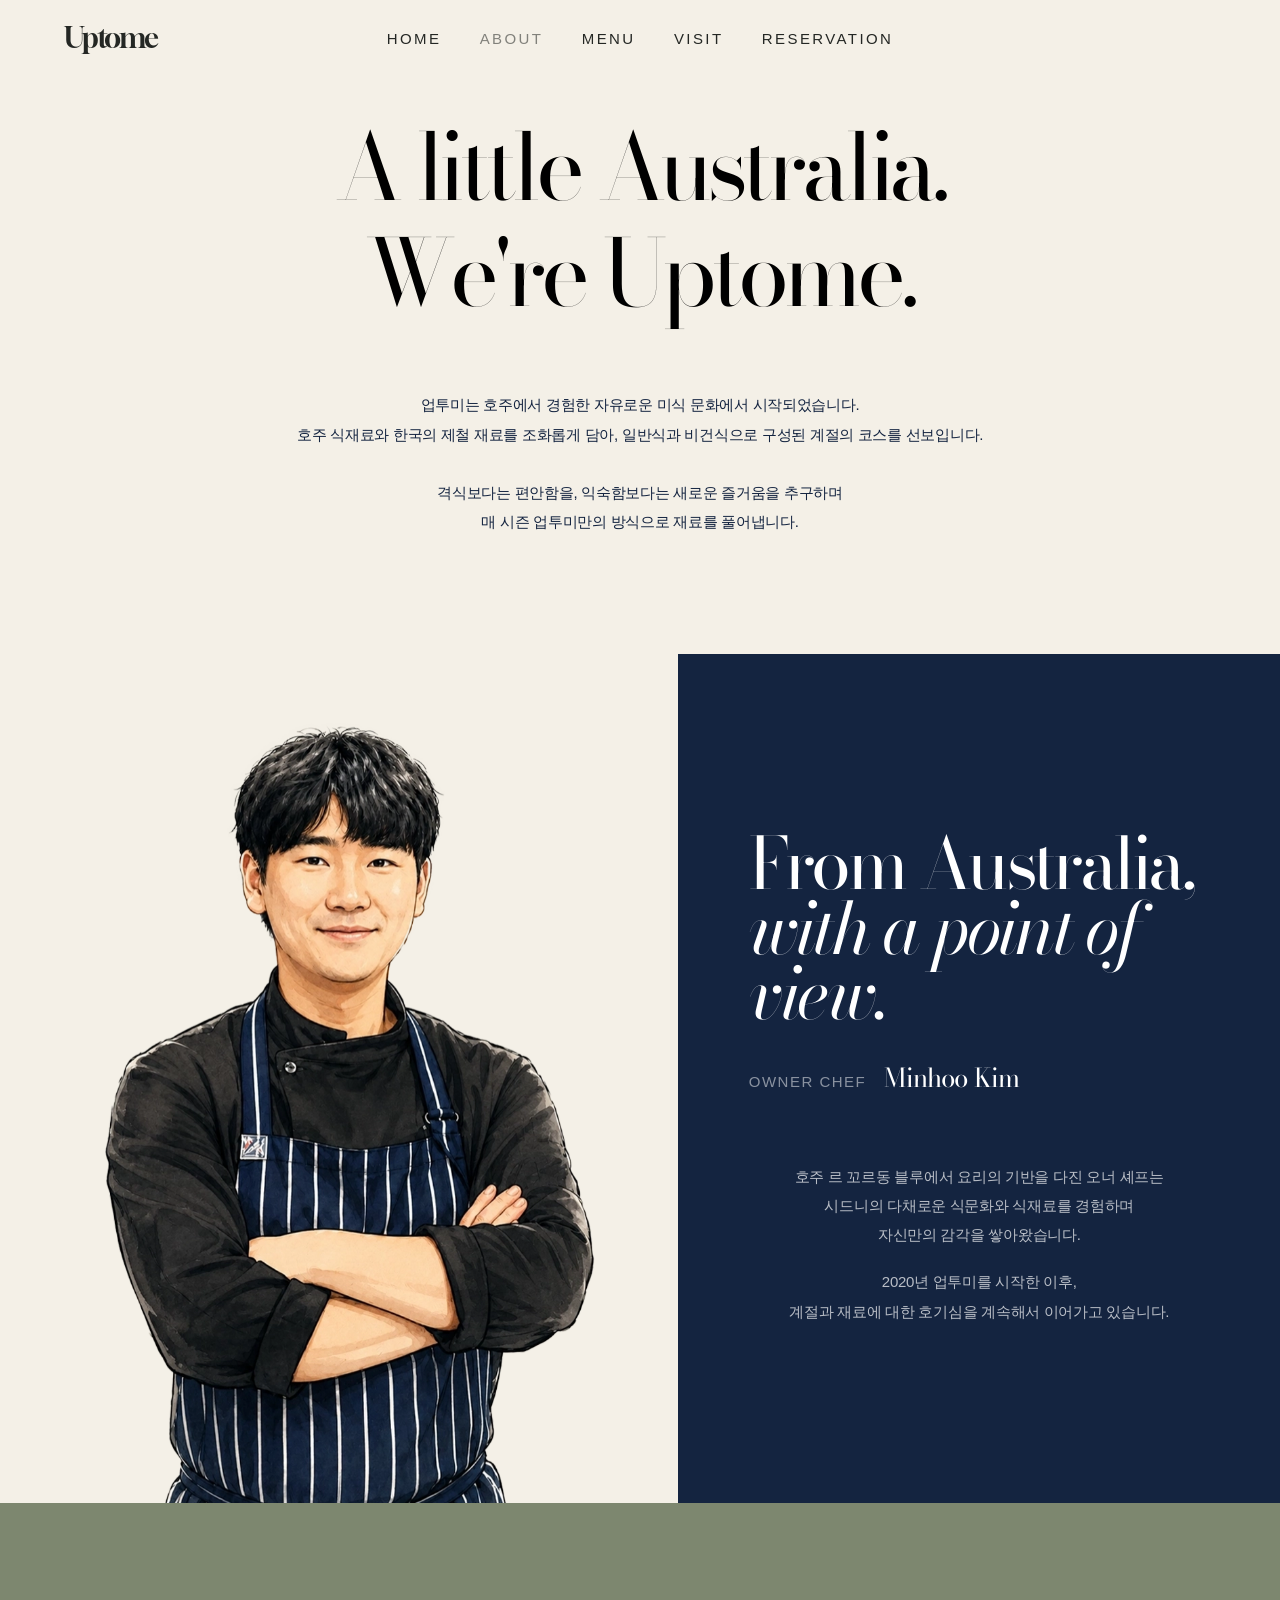
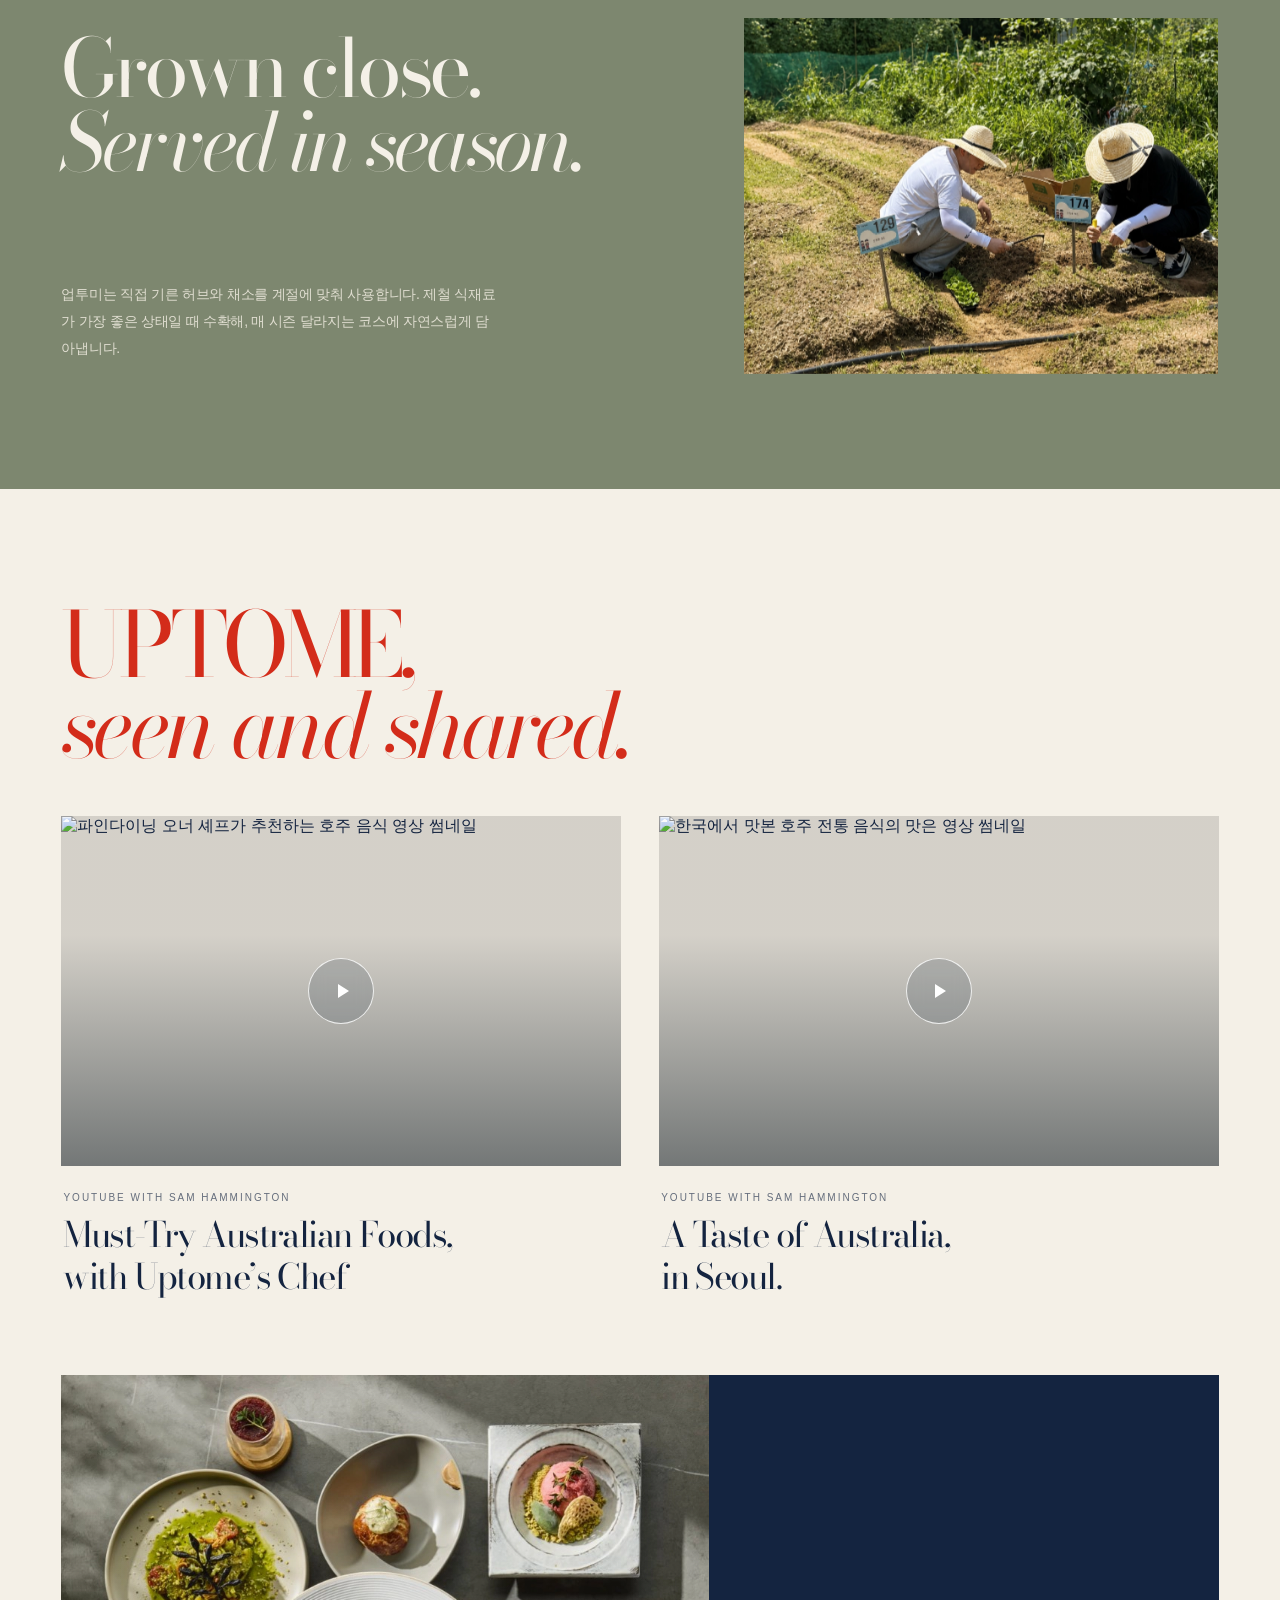
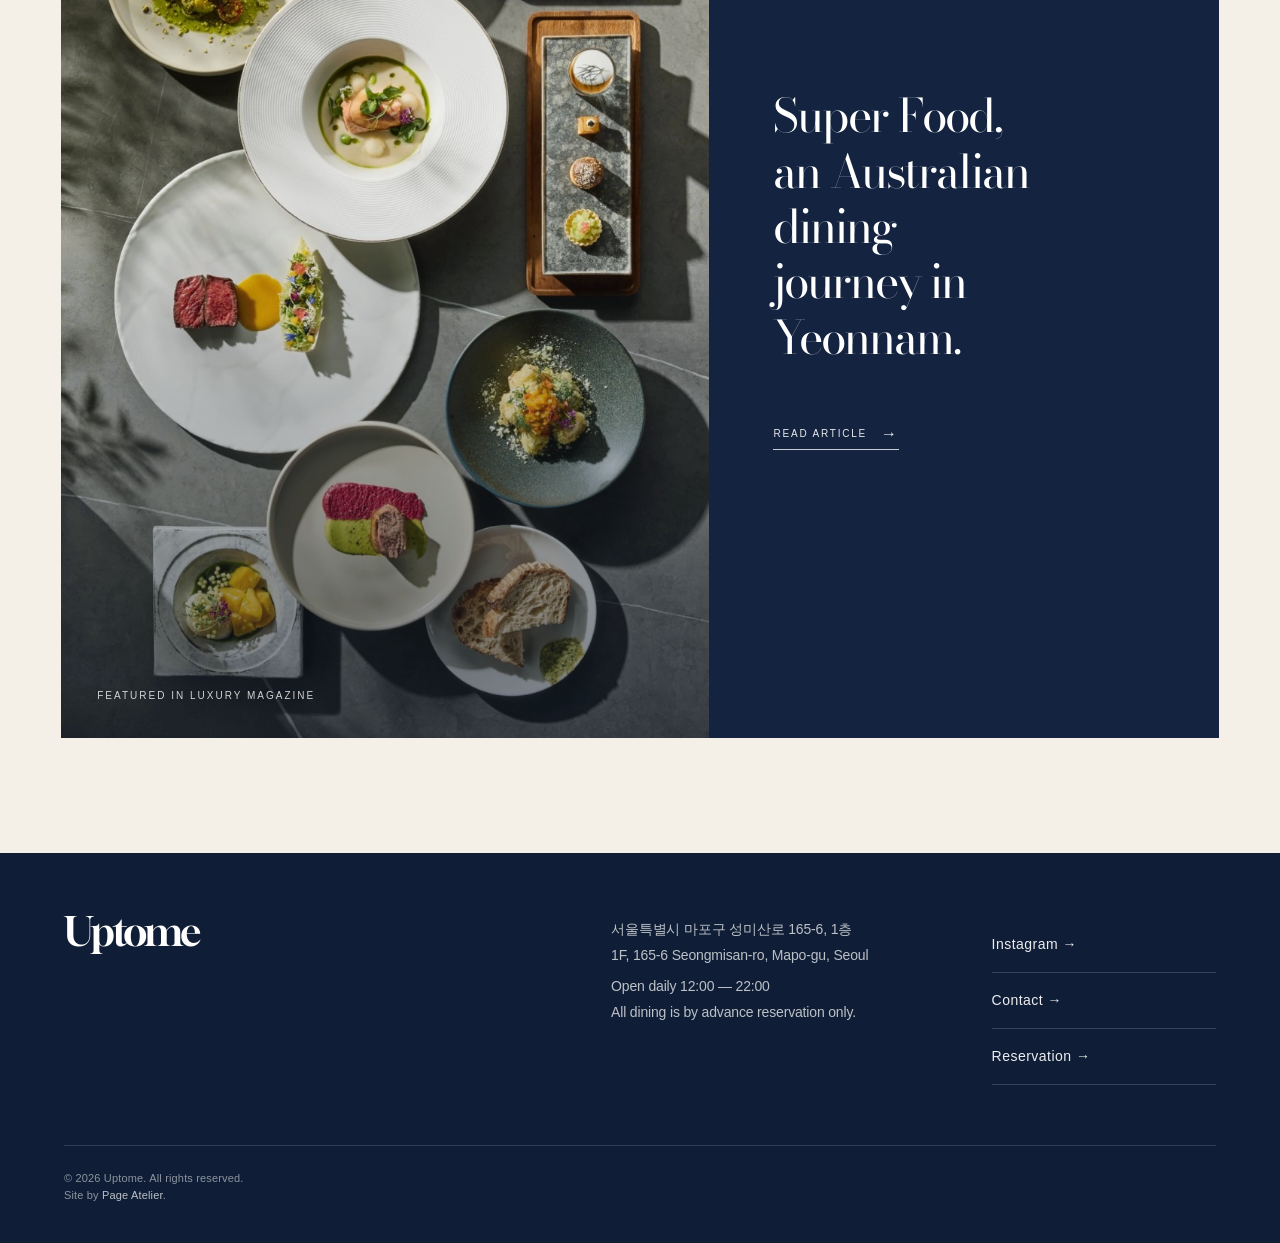
==== commit 6760c979: "about finish" ====
--- a/about.html
+++ b/about.html
@@ -9,14 +9,12 @@
     content="업투미의 브랜드 이야기, 오너 셰프, 직접 가꾸는 농장과 계절의 메뉴를 소개합니다."
   >
   <title>About | UPTOME</title>
-
-  <link rel="preconnect" href="https://fonts.googleapis.com">
+ <link rel="preconnect" href="https://fonts.googleapis.com">
   <link rel="preconnect" href="https://fonts.gstatic.com" crossorigin>
-
-  <link
-    href="https://fonts.googleapis.com/css2?family=Bodoni+Moda:ital,opsz,wght@0,6..96,400;0,6..96,500;1,6..96,400;1,6..96,500&family=Gloock&family=Noto+Serif+KR:wght@400;500&display=swap"
-    rel="stylesheet"
-  >
+  <link href="https://fonts.googleapis.com/css2?family=Bodoni+Moda:opsz,wght@6..96,400;6..96,500&family=Noto+Serif+KR:wght@400;500&display=swap" rel="stylesheet">
+  <link href="https://fonts.googleapis.com/css2?family=Gloock&display=swap" rel="stylesheet">
+ <link href="https://fonts.googleapis.com/css2?family=Bodoni+Moda:ital,wght@0,400;1,400;0,500;1,500&display=swap" rel="stylesheet">
+ 
 
   <link
     rel="stylesheet"
@@ -48,11 +46,13 @@
 
         <div class="about-intro__bottom">
           <div class="about-intro__body reveal">
-              <p> 업투미는 호주에서 경험한 자유로운 미식 문화에서 시작되었습니다. 
+              <p> 업투미는 호주에서 경험한
+                자유로운 미식 문화에서 시작되었습니다. <br class="pc-only">
                 호주 식재료와 한국의 제철 재료를 조화롭게 담아, 
-                일반식과 비건식으로 구성된 계절의 코스를 선보입니다. </p><br>
-
-              <p> 격식보다는 편안함을, 익숙함보다는 새로운 즐거움을 추구하며 
+                일반식과 비건식으로 구성된 계절의 코스를 선보입니다.<br><br>
+
+                격식보다는 편안함을, 
+                익숙함보다는 새로운 즐거움을 추구하며 <br class="pc-only">
                 매 시즌 업투미만의 방식으로 재료를 풀어냅니다. </p>
           </div>
         </div>
@@ -81,31 +81,32 @@
 
         <div class="chef-section__text reveal">
           <p>
-            호주 르 꼬르동 블루에서 요리의 기반을 다진 오너 셰프는
-            시드니의 다채로운 식문화와 식재료를 경험하며
+            호주 르 꼬르동 블루에서 요리의 기반을 다진 오너 셰프는<br class="pc-only">
+            시드니의 다채로운 식문화와 식재료를 경험하며<br class="pc-only"> 
             자신만의 감각을 쌓아왔습니다.
           </p>
 
           <p>
-            2020년 업투미를 시작한 이후,
+            2020년 업투미를 시작한 이후,<br class="pc-only">
             계절과 재료에 대한 호기심을 계속해서 이어가고 있습니다.
           </p>
         </div>
       </div>
     </section>
-
     <!-- 03. FARM -->
     <section class="farm-section" aria-labelledby="farm-title">
       <div class="about-shell">
-        <header class="farm-section__heading">
-          <h2 id="farm-title" class="reveal">
-            Grown close.<br>
-            <span class="italic">Served in season.</span>
-          </h2>
-        </header>
 
         <div class="farm-section__grid">
+
+          <!-- 왼쪽: 제목 + 설명 -->
           <div class="farm-section__copy reveal">
+            <header class="farm-section__heading">
+              <h2 id="farm-title">
+                Grown close.<br>
+                <span class="italic">Served in season.</span>
+              </h2>
+            </header>
 
             <div class="farm-section__body">
               <p>
@@ -116,6 +117,7 @@
             </div>
           </div>
 
+          <!-- 오른쪽: 사진 -->
           <div class="farm-section__visual reveal">
             <figure class="farm-section__image">
               <img
@@ -125,6 +127,7 @@
               >
             </figure>
           </div>
+
         </div>
       </div>
     </section>
@@ -165,8 +168,8 @@
               <p class="press-card__meta">YouTube with Sam Hammington</p>
 
               <h3>
-                A taste of Australia,<br>
-                served in Seoul.
+                  Must-Try Australian Foods,<br>
+                  with Uptome’s Chef
               </h3>
 
             </div>
@@ -194,10 +197,9 @@
 
             <div class="press-card__info">
               <p class="press-card__meta">YouTube with Sam Hammington</p>
-
               <h3>
-                Australian classics,<br>
-                discovered at UPTOME.
+                  A Taste of Australia,<br>
+                  in Seoul.
               </h3>
 
             </div>
--- a/assets/css/common.css
+++ b/assets/css/common.css
@@ -78,7 +78,7 @@
 h1,
 h2,
 h3 {
-  font-family: var(--serif-en);
+  font-family: "Bodoni Moda", serif;
   font-weight: 400;
   letter-spacing: -.055em;
 }
--- a/assets/css/about.css
+++ b/assets/css/about.css
@@ -50,6 +50,9 @@
   text-transform: uppercase;
 }
 
+.pc-only { display: block; } @media (max-width: 768px) { .pc-only { display: none; } }
+.mobile-only { display: none; } @media (max-width: 768px) { .mobile-only { display: block; } }
+
 
 /* =========================================
    HEADER RHYTHM
@@ -69,79 +72,47 @@
 ========================================= */
 
 .about-intro {
-  padding: clamp(30px, 3vw, 50px) 0 var(--about-section);
+  padding: clamp(30px, 3vw, 50px) 0 clamp(96px, 8vw, 132px);
 }
 
 .about-intro__headline {
-  padding-bottom: clamp(42px, 4vw, 64px);
+  padding-bottom: 0;
 }
 
 .about-intro h1 {
-  max-width: 1160px;
+  max-width: 1240px;
   margin: 0 0 0 auto;
   font-size: clamp(64px, 7.2vw, 112px);
   font-weight: 400;
-  line-height: 0.91;
+  line-height: 1.15;
   letter-spacing: -0.055em;
-  text-align: right;
-}
-
-.brand-visual {
-  margin: 0;
-}
-
-.brand-visual__main {
-  position: relative;
-  height: clamp(500px, 46vw, 680px);
-  overflow: hidden;
-  background: #d9d5cd;
-}
-
-.brand-visual__main::after {
-  position: absolute;
-  inset: 0;
-  content: "";
-  background: linear-gradient(
-    180deg,
-    rgba(8, 20, 29, 0.01) 44%,
-    rgba(8, 20, 29, 0.18) 100%
-  );
-  pointer-events: none;
-}
-
-.brand-visual__main img {
-  object-position: center 52%;
-}
-
-.about-intro__bottom {
-  display: flex;
-  justify-content: flex-end;
-  padding-top: clamp(48px, 4.8vw, 74px);
-}
-
-.about-intro__body {
-  width: min(100%, 620px);
-}
-
-.about-kicker {
-  margin-bottom: 24px;
-  color: var(--about-ink);
-}
-
-.about-intro__body > p:not(.about-kicker),
-.chef-section__text p,
-.farm-section__body p {
+  text-align: center;
+  color: black;
+}
+
+
+.about-intro__body{
   margin: 0;
   font-size: clamp(15px, 1.08vw, 17px);
   line-height: 1.95;
   letter-spacing: -0.02em;
-}
-
-.about-intro__body > p:not(.about-kicker) {
-  color: var(--about-muted);
-}
-
-.about-intro__body > p + p,
+  text-align: center;
+  margin-top: clamp(60px, 5vw, 80px);
+}
+
+
+
+.chef-section__text p,
+.farm-section__body p {
+  margin: 0;
+  font-size: clamp(15px, 1.08vw, 17px);
+  line-height: 1.95;
+  letter-spacing: -0.02em;
+  text-align: center;
+  margin-top: clamp(40px, 2.4vw, 50px);
+}
+
+
 .chef-section__text p + p {
   margin-top: 18px;
 }
@@ -213,10 +184,10 @@
 
 .chef-name__role {
   color: rgba(255, 255, 255, 0.5);
-  font-size: 10px;
+  font-size: 15px;
   font-weight: 500;
   line-height: 1;
-  letter-spacing: 0.2em;
+  letter-spacing: 0.1em;
   text-transform: uppercase;
 }
 
@@ -237,79 +208,93 @@
   color: rgba(255, 255, 255, 0.7);
 }
 
-
-/* =========================================
-   03. FARM — DESKTOP FIX
+/* =========================================
+   03. FARM
 ========================================= */
 
 .farm-section {
-  padding-block: var(--about-section);
+  padding-block: clamp(100px, 9vw, 150px);
   background: var(--about-sage-safe);
   color: var(--about-ivory-safe);
 }
 
-.farm-section__heading {
-  display: flex;
-  justify-content: flex-start;
-}
-
-.farm-section__heading h2 {
-  max-width: 1100px;
-  margin: 0;
-  color: var(--about-ivory-safe);
-  font-size: clamp(66px, 7.5vw, 116px);
-  font-weight: 400;
-  line-height: 0.9;
-  letter-spacing: -0.055em;
-}
-
 .farm-section__grid {
   display: grid;
-  grid-template-columns: minmax(280px, 0.62fr) minmax(0, 1.38fr);
-  align-items: center;
-  gap: clamp(56px, 6vw, 96px);
-  margin-top: clamp(68px, 6vw, 94px);
-}
-
+  grid-template-columns: minmax(380px, 1fr) minmax(0, 0.8fr);
+  align-items: center; /* stretch → center */
+  gap: clamp(64px, 7vw, 100px);
+}
+
+/* LEFT */
 .farm-section__copy {
-  align-self: center;
-  padding: 0 0 0 clamp(0px, 1.8vw, 28px);
-}
-
-.farm-section__label {
-  margin-bottom: 24px;
-  color: rgba(245, 240, 229, 0.62);
+  display: flex;
+  min-width: 0;
+  flex-direction: column;
+  justify-content: space-between;
+  padding-block: clamp(6px, 1vw, 18px);
+}
+
+.farm-section__heading {
+  display: block;
+}
+
+.farm-section__heading h2 {
+  max-width: 680px;
+  margin: 0;
+  color: var(--about-ivory-safe);
+  font-family: "Bodoni Moda", serif;
+  font-size: clamp(62px, 6.3vw, 104px);
+  font-weight: 400;
+  line-height: 0.92;
+  letter-spacing: -0.055em;
 }
 
 .farm-section__body {
-  width: min(100%, 430px);
+  width: min(100%, 440px);
+  margin-top: clamp(70px, 8vw, 130px);
 }
 
 .farm-section__body p {
-  color: rgba(245, 240, 229, 0.88);
-}
-
+  margin: 0;
+  color: rgba(245, 240, 229, 0.82);
+  font-size: clamp(14px, 1vw, 16px);
+  line-height: 1.9;
+  letter-spacing: -0.02em;
+  text-align: left;
+}
+
+/* RIGHT */
 .farm-section__visual {
-  min-width: 0;
+  width: 100%;
+  max-width: 650px;   /* 사진 최대 크기 */
+  justify-self: end;
 }
 
 .farm-section__image {
   width: 100%;
-  aspect-ratio: 16 / 10;
+  height: 100%;
+  min-height: 0;      /* 기존 큰 높이 제거 */
+  aspect-ratio: 4 / 3;
   margin: 0;
   overflow: hidden;
-  background: #7e896f;
 }
 
 .farm-section__image img {
+  width: 100%;
+  height: 100%;
+  object-fit: cover;
   object-position: center 52%;
+
+  transform: scale(1);
+  transform-origin: center center;
   transition: transform 0.9s cubic-bezier(0.2, 0.7, 0.2, 1);
+  will-change: transform;
+  backface-visibility: hidden;
 }
 
 .farm-section__image:hover img {
   transform: scale(1.025);
 }
-
 
 /* =========================================
    04. PRESS & FEATURES — DESKTOP FIX
@@ -331,7 +316,7 @@
   max-width: 1050px;
   margin: 0;
   color: var(--about-red-safe);
-  font-size: clamp(66px, 7.5vw, 116px);
+  font-size: clamp(50px, 7.5vw, 90px);
   font-weight: 400;
   line-height: 0.9;
   letter-spacing: -0.055em;
@@ -350,7 +335,7 @@
   display: grid;
   grid-template-columns: repeat(2, minmax(0, 1fr));
   gap: clamp(72px, 6vw, 104px) clamp(30px, 3vw, 48px);
-  margin-top: clamp(78px, 7vw, 112px);
+  margin-top: clamp(40px, 5vw, 50px);
 }
 
 .press-card {
@@ -426,7 +411,7 @@
 
 .press-card__info {
   position: relative;
-  padding: clamp(26px, 2.6vw, 40px) 2px 0;
+  padding: clamp(20px, 2.6vw, 25px) 2px 0;
 }
 
 .press-card__meta {
@@ -435,10 +420,10 @@
 
 .press-card__info h3 {
   max-width: 620px;
-  margin: 18px 0 0;
-  font-size: clamp(34px, 3.05vw, 48px);
+  margin: 10px 0 0;
+  font-size: clamp(30px, 3vw, 35px);
   font-weight: 400;
-  line-height: 0.98;
+  line-height: 1.2;
   letter-spacing: -0.045em;
 }
 
@@ -449,7 +434,7 @@
   margin-top: 26px;
   padding-bottom: 6px;
   border-bottom: 1px solid currentColor;
-  font-size: 10px;
+  font-size: 13px;
   line-height: 1;
   letter-spacing: 0.18em;
   text-transform: uppercase;
@@ -458,6 +443,7 @@
 .press-card__text-link span {
   font-size: 15px;
   transition: transform 0.3s ease;
+  line-height: 1.2;
 }
 
 .press-card:hover .press-card__text-link span {
@@ -529,7 +515,7 @@
   margin: 26px 0 0;
   font-size: clamp(38px, 3.6vw, 58px);
   font-weight: 400;
-  line-height: 0.96;
+  line-height: 1.2;
   letter-spacing: -0.045em;
 }
 
@@ -615,11 +601,11 @@
   }
 
   .about-intro {
-    padding: 20px 0 var(--about-section);
+    padding: 20px 0 50px;
   }
 
   .about-intro__headline {
-    padding-bottom: 34px;
+    padding-bottom: 0;
   }
 
   .about-intro h1 {
@@ -629,33 +615,24 @@
     text-align: left;
   }
 
-  .brand-visual__main {
-    height: auto;
-    aspect-ratio: 4 / 5;
-  }
-
-  .brand-visual__main img {
-    object-position: center;
-  }
-
   .about-intro__bottom {
-    padding-top: 42px;
+    padding-top: 0px;
   }
 
   .about-intro__body {
+    margin-top:30px;
     width: 100%;
-  }
-
-  .about-kicker {
-    margin-bottom: 18px;
-    font-size: 9px;
-  }
-
-  .about-intro__body > p:not(.about-kicker),
+    text-align: left;
+    font-size: 14px;
+    line-height: 1.85;
+  }
+
   .chef-section__text p,
   .farm-section__body p {
+    margin-top:20px;
     font-size: 14px;
     line-height: 1.85;
+    text-align: left;
   }
 
   .chef-section {
@@ -678,7 +655,7 @@
   }
 
   .chef-section__content {
-    padding: var(--about-section) var(--about-gutter);
+    padding: 80px 20px 80px ;
   }
 
   .chef-section__content h2 {
@@ -694,46 +671,58 @@
   }
 
   .chef-name__role {
-    font-size: 9px;
+    font-size: 11px;
   }
 
   .chef-name__name {
-    font-size: 27px;
+    font-size: 23px;
   }
 
   .chef-section__text {
     width: 100%;
   }
-
-  .farm-section__heading h2,
-  .press-section__heading h2 {
+@media (max-width: 820px) {
+  .farm-section {
+  padding: 64px 0 56px;
+}
+
+  .farm-section__grid {
+  grid-template-columns: 1fr;
+  gap: 30px;
+  }
+
+  .farm-section__copy {
+    padding: 0;
+  }
+
+  .farm-section__heading h2 {
+    max-width: 100%;
     font-size: clamp(48px, 14.8vw, 68px);
     line-height: 0.94;
-  }
-
-  .farm-section__grid {
-    grid-template-columns: 1fr;
-    gap: 46px;
-    margin-top: 54px;
-  }
-
-  .farm-section__copy {
-    padding: 0;
-  }
-
-  .farm-section__label {
-    margin-bottom: 18px;
-    font-size: 9px;
+    text-align: right;
   }
 
   .farm-section__body {
     width: 100%;
+    margin-top: 10px;
+  }
+
+  .farm-section__body p {
+    font-size: 14px;
+    line-height: 1.85;
+    text-align: right;
   }
 
   .farm-section__image {
+    height: auto;
+    min-height: 0;
     aspect-ratio: 4 / 5;
   }
-
+}
+
+  .press-section {
+  padding: 64px 0 40px;
+  }
   .press-section__heading {
     grid-template-columns: 1fr;
     gap: 28px;
@@ -751,8 +740,8 @@
 
   .press-grid {
     grid-template-columns: 1fr;
-    gap: 64px;
-    margin-top: 62px;
+    gap: 40px;
+    margin-top: 42px;
   }
 
   .press-card__media {
@@ -771,11 +760,12 @@
   }
 
   .press-card__info {
-    padding-top: 24px;
+    padding-top: 15px;
   }
 
   .press-card__info h3 {
-    font-size: clamp(29px, 8.8vw, 39px);
+    font-size: clamp(20px, 7vw, 30px);
+    line-height: 1.4;
   }
 
   .press-card__text-link {
@@ -864,10 +854,19 @@
     transform: translate(-50%, -50%);
   }
 
+
+  
   @media (max-width: 820px) {
     .chef-section__media img,
     .chef-section__media:hover img {
       transform: scale(1.025);
     }
   }
+
+@media (max-width: 768px) {
+  .mobile-only {
+    display: block;
+  }
+}
+  
 }
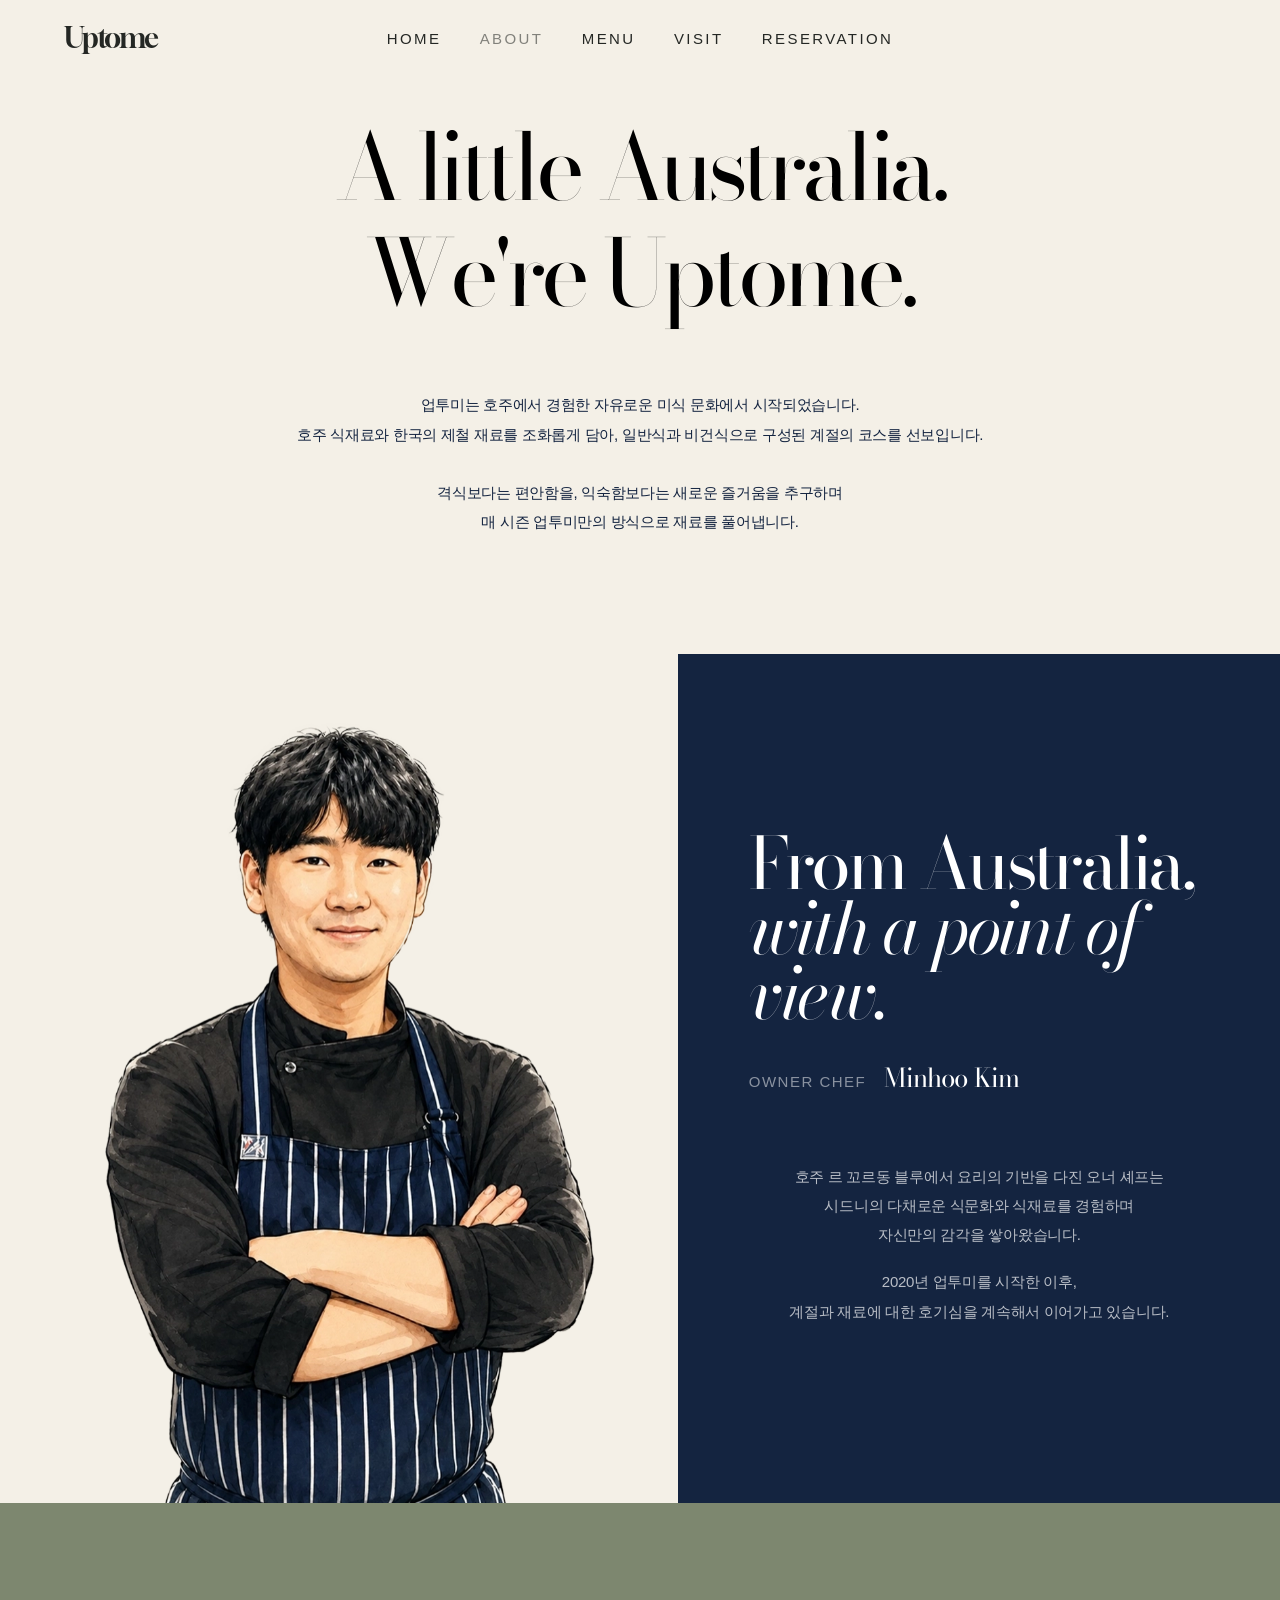
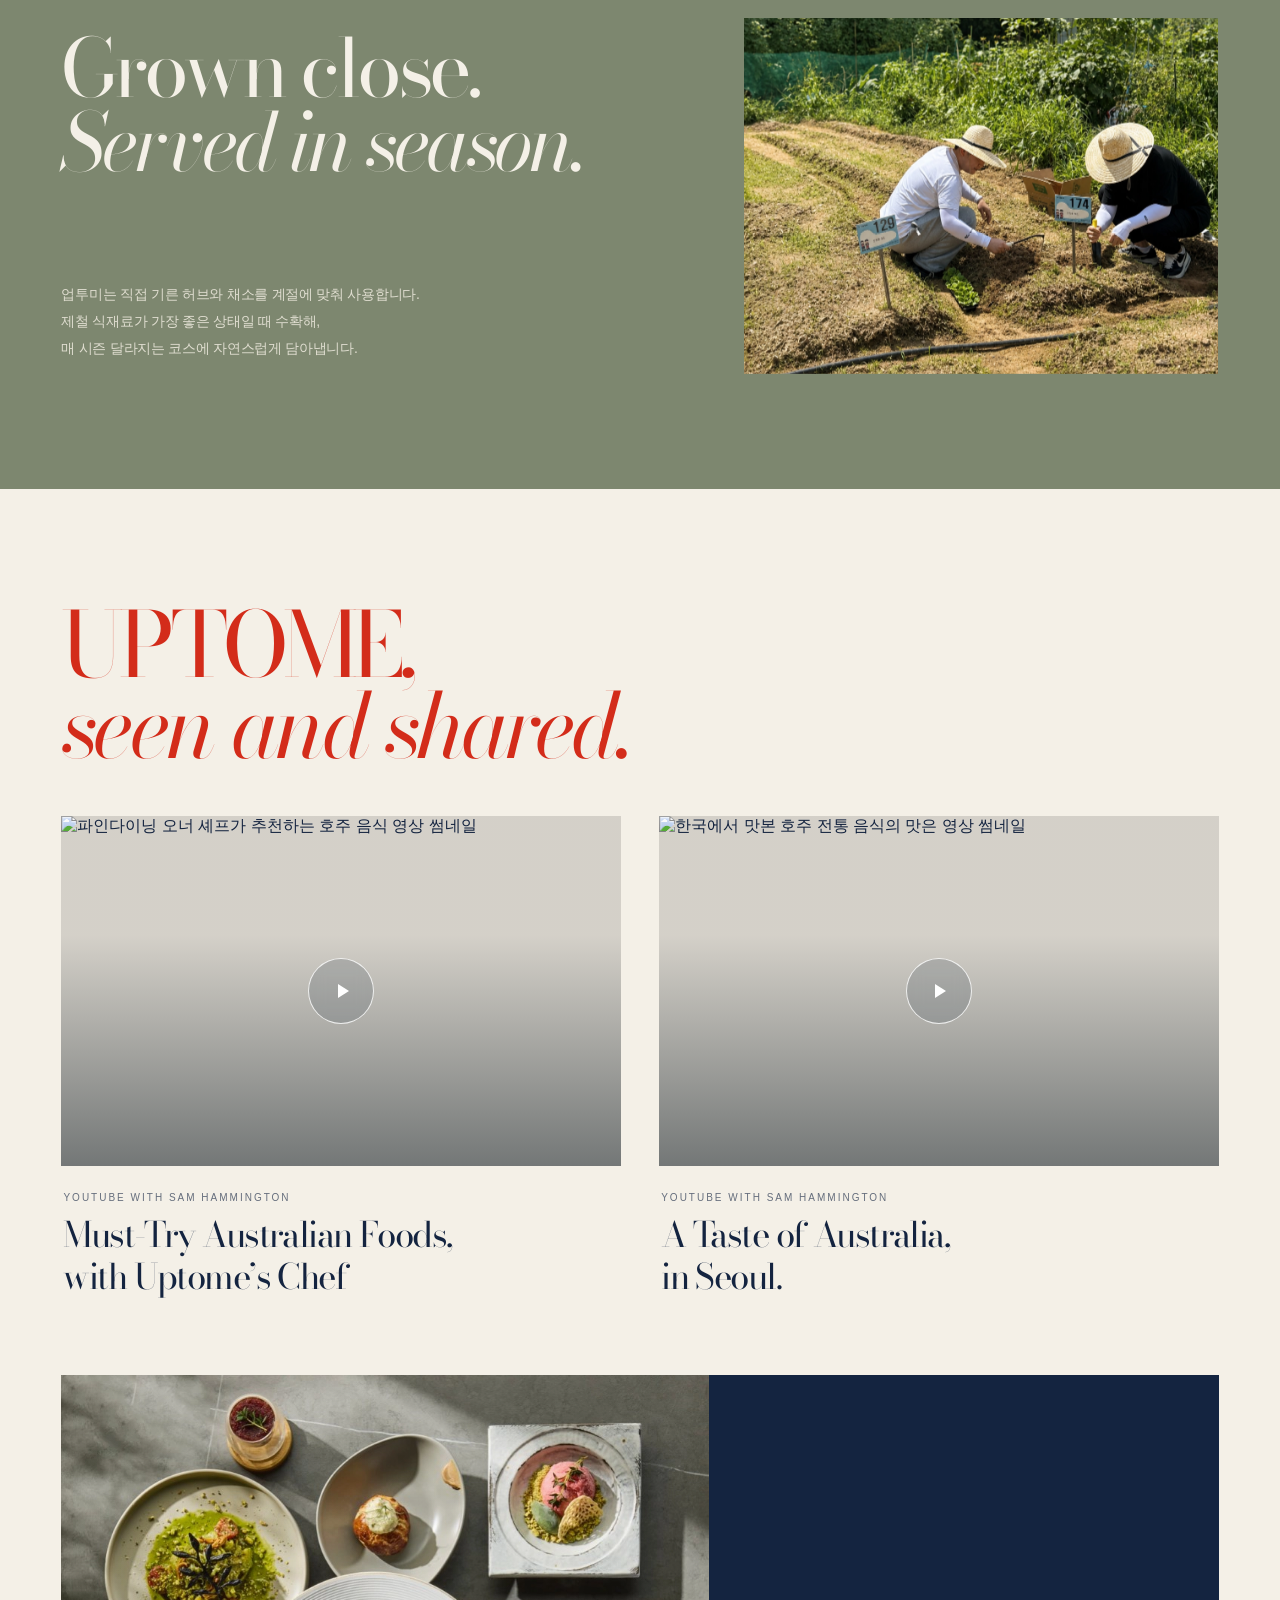
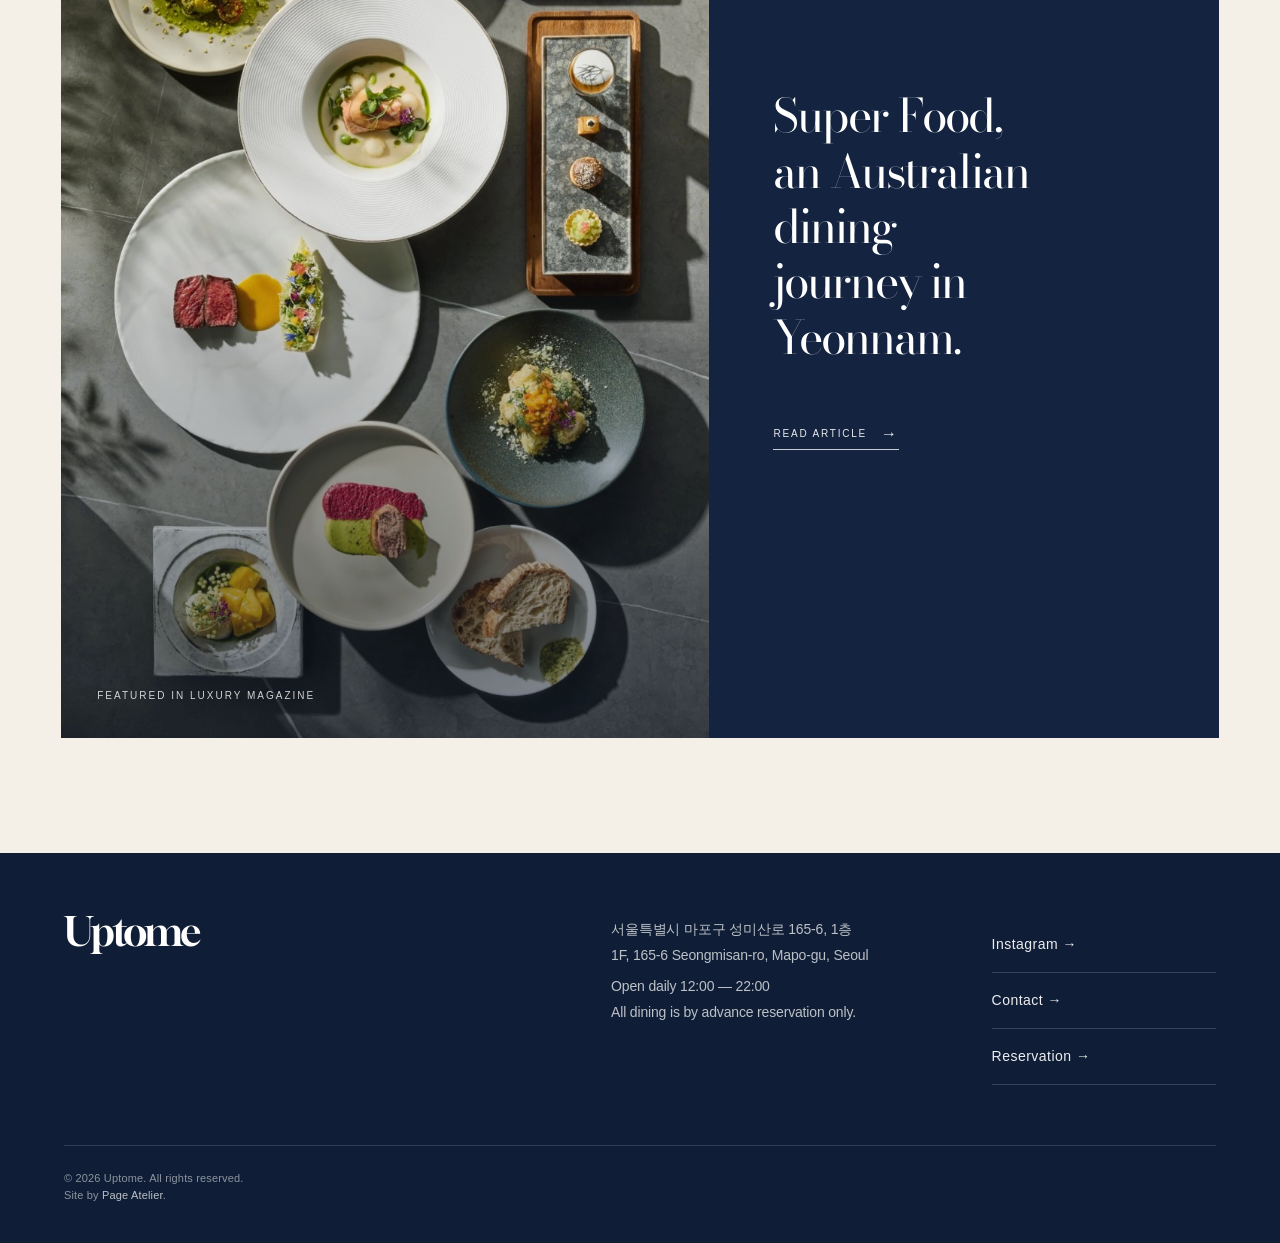
==== commit 9537263c: "about update" ====
--- a/about.html
+++ b/about.html
@@ -110,8 +110,8 @@
 
             <div class="farm-section__body">
               <p>
-                업투미는 직접 기른 허브와 채소를 계절에 맞춰 사용합니다.
-                제철 식재료가 가장 좋은 상태일 때 수확해,
+                업투미는 직접 기른 허브와 채소를 계절에 맞춰 사용합니다.<br>
+                제철 식재료가 가장 좋은 상태일 때 수확해,<br>
                 매 시즌 달라지는 코스에 자연스럽게 담아냅니다.
               </p>
             </div>
--- a/assets/css/about.css
+++ b/assets/css/about.css
@@ -555,10 +555,12 @@
 
   .chef-section {
     grid-template-columns: minmax(0, 52%) minmax(390px, 48%);
+    
   }
 
   .chef-section__content {
     padding-inline: 46px;
+
   }
 
   .chef-section__content h2 {
@@ -620,11 +622,13 @@
   }
 
   .about-intro__body {
-    margin-top:30px;
-    width: 100%;
+    margin-top:40px;
     text-align: left;
     font-size: 14px;
     line-height: 1.85;
+    max-width: 680px;
+    margin-inline: auto;
+    
   }
 
   .chef-section__text p,
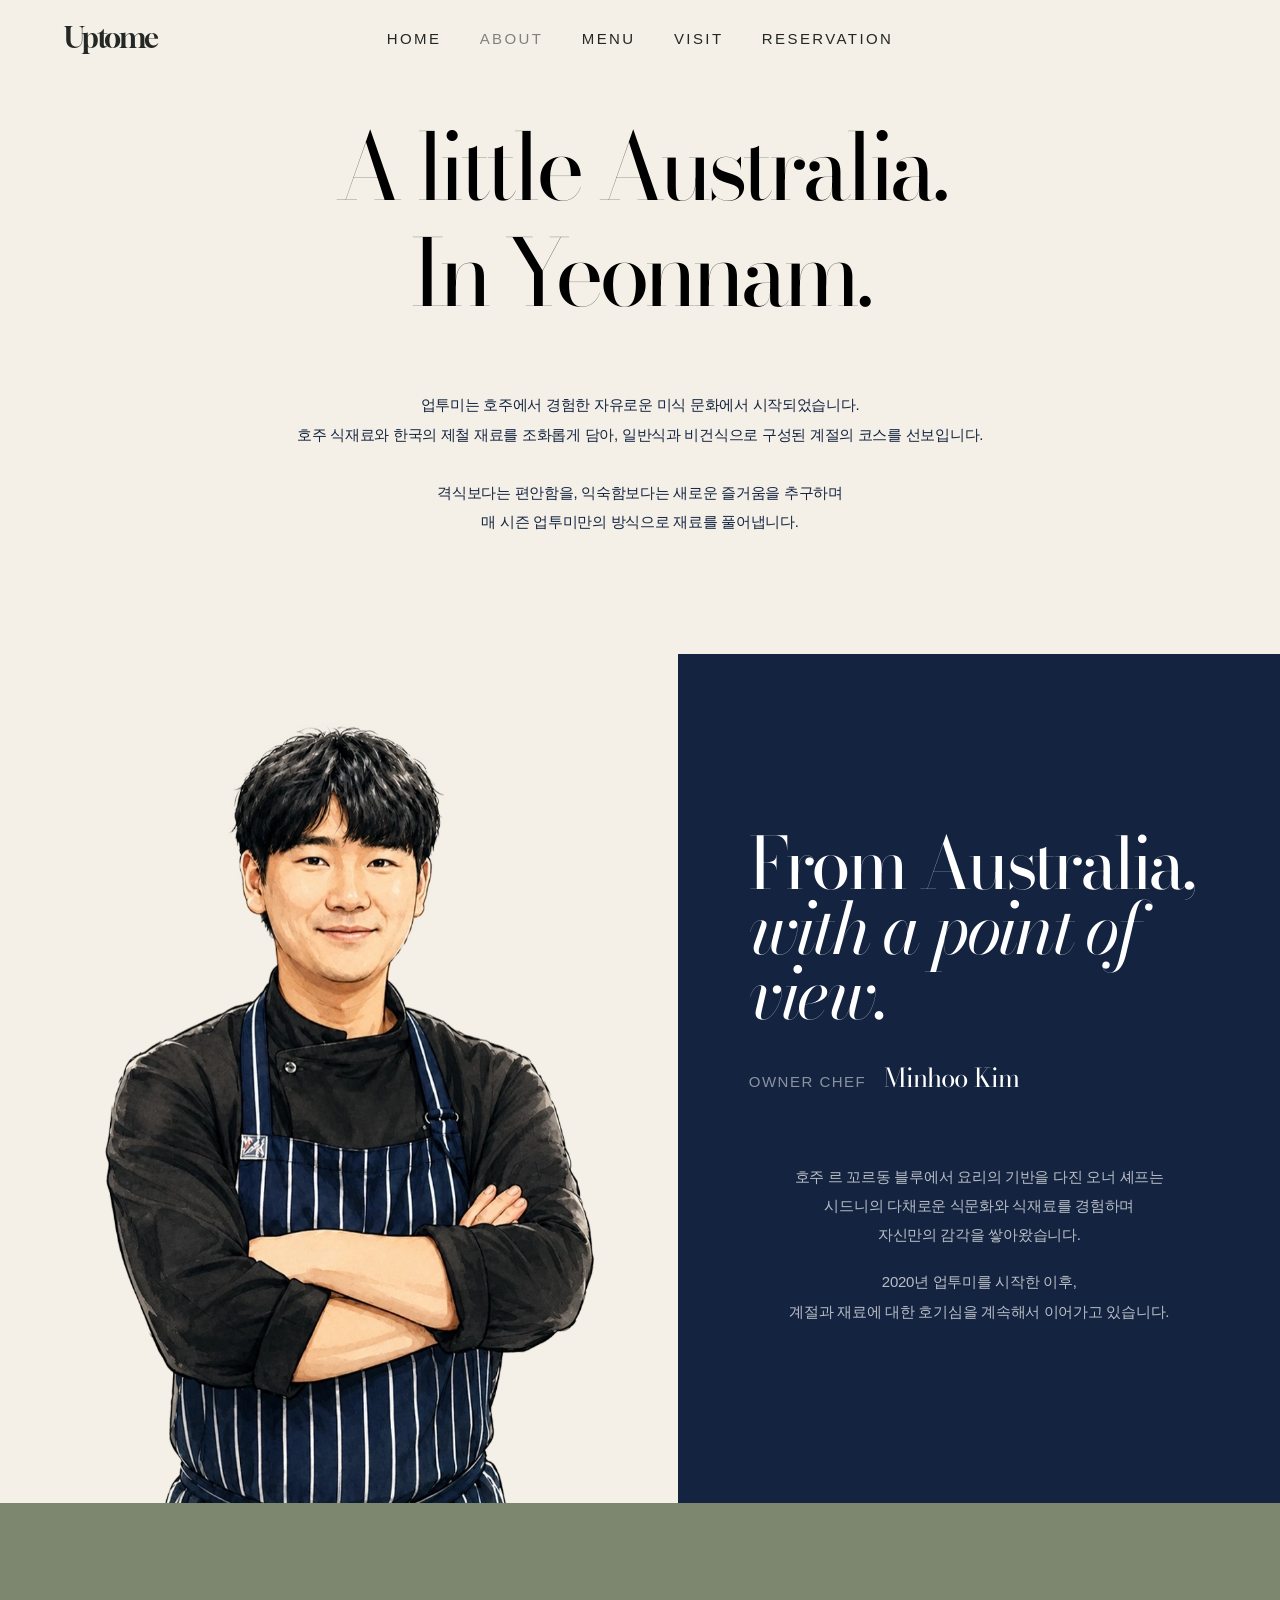
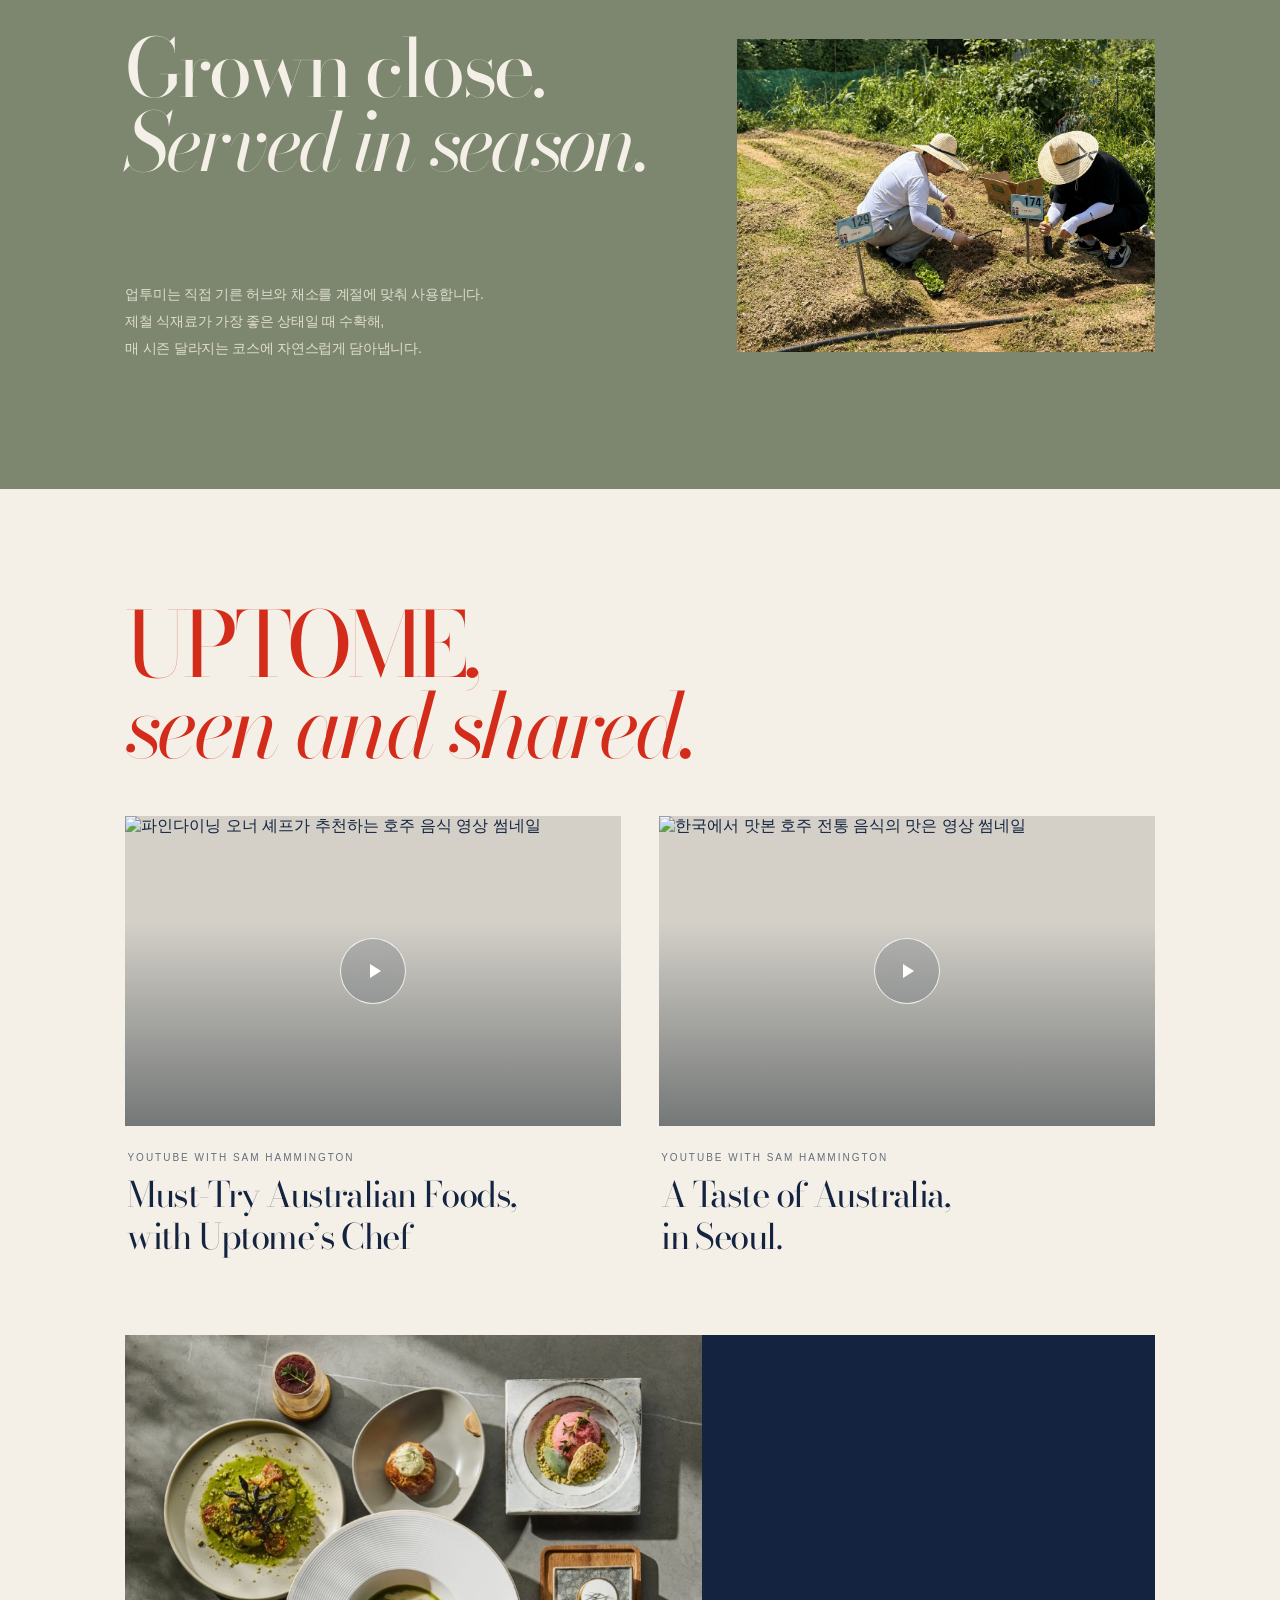
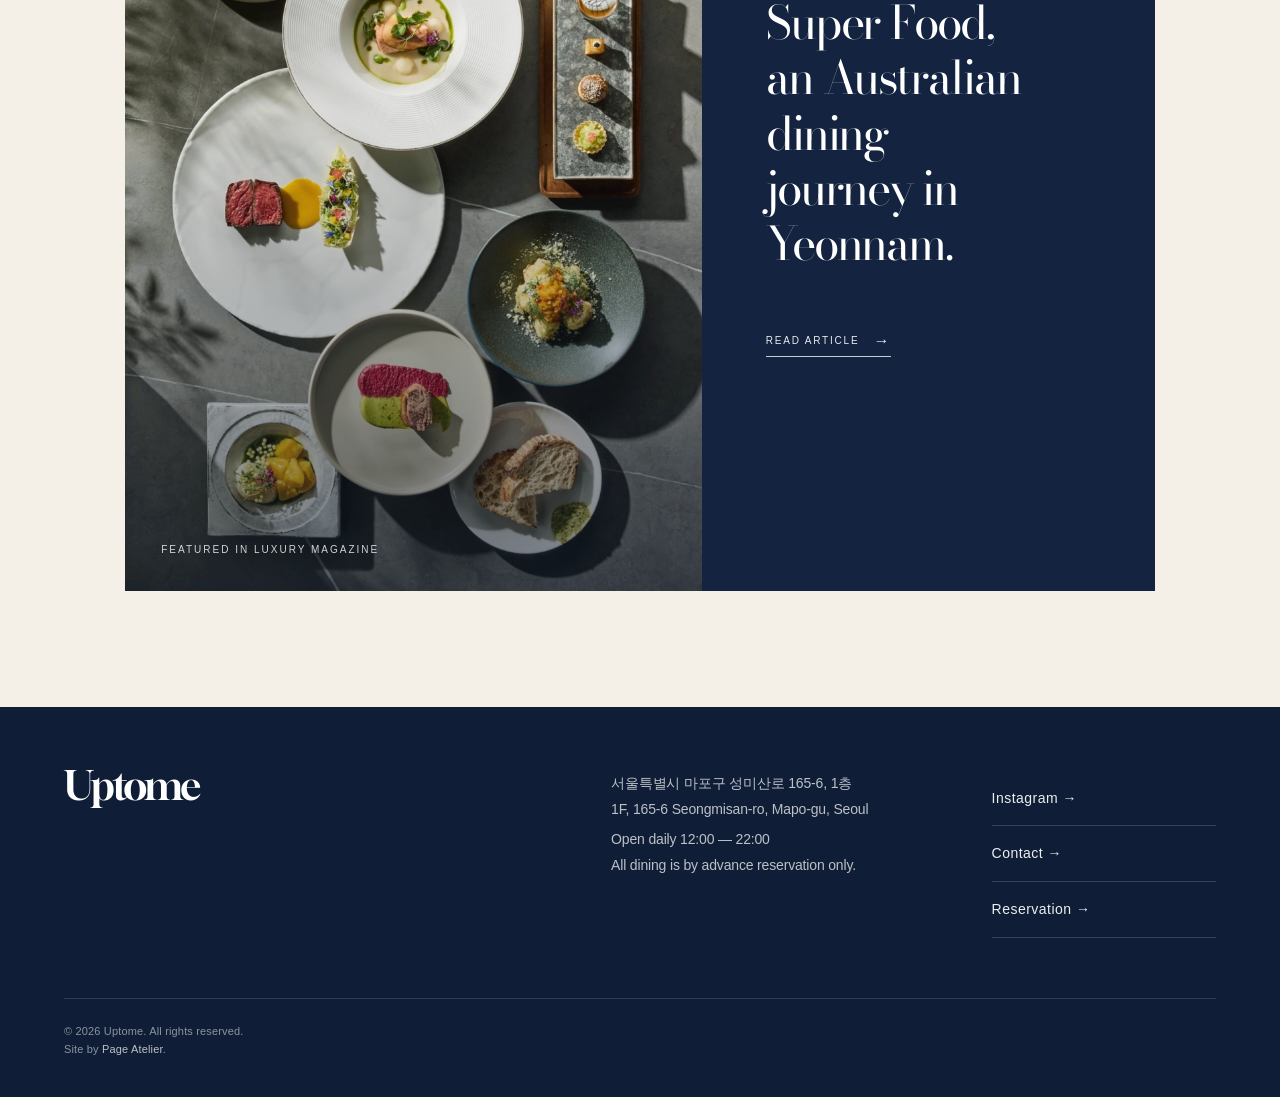
==== commit 4edc0b5f: "take a rest" ====
--- a/about.html
+++ b/about.html
@@ -39,7 +39,7 @@
         <header class="about-intro__headline">
           <h1 id="about-title" class="reveal">
             A little Australia.<br>
-              We're Uptome.<br>
+            In Yeonnam.<br>
           </h1>
         </header>
 
--- a/assets/css/about.css
+++ b/assets/css/about.css
@@ -33,7 +33,7 @@
 }
 
 .about-shell {
-  width: min(100%, var(--about-max));
+  width: min(90%, var(--about-max));
   margin-inline: auto;
   padding-inline: var(--about-gutter);
 }
@@ -216,6 +216,7 @@
   padding-block: clamp(100px, 9vw, 150px);
   background: var(--about-sage-safe);
   color: var(--about-ivory-safe);
+  
 }
 
 .farm-section__grid {
@@ -223,6 +224,7 @@
   grid-template-columns: minmax(380px, 1fr) minmax(0, 0.8fr);
   align-items: center; /* stretch → center */
   gap: clamp(64px, 7vw, 100px);
+  
 }
 
 /* LEFT */
@@ -622,7 +624,7 @@
   }
 
   .about-intro__body {
-    margin-top:40px;
+    margin-top: 40px;
     text-align: left;
     font-size: 14px;
     line-height: 1.85;
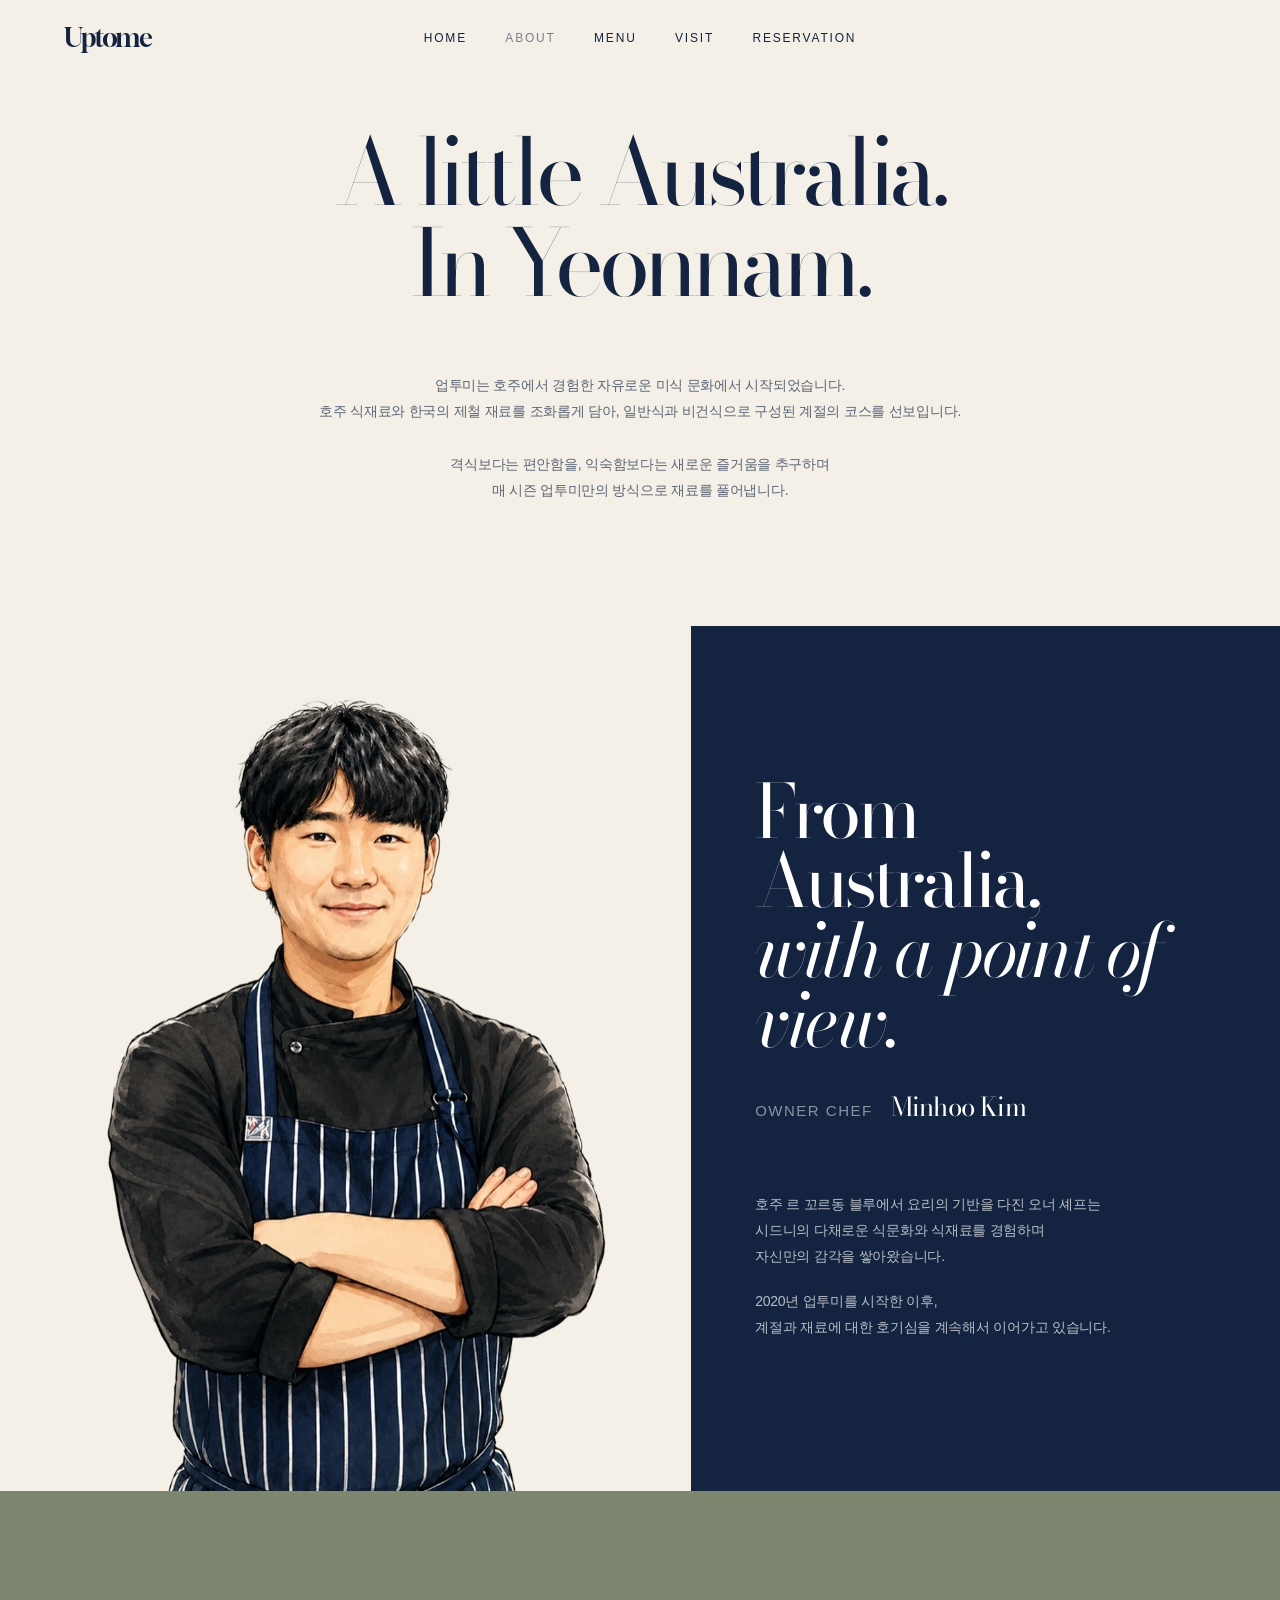
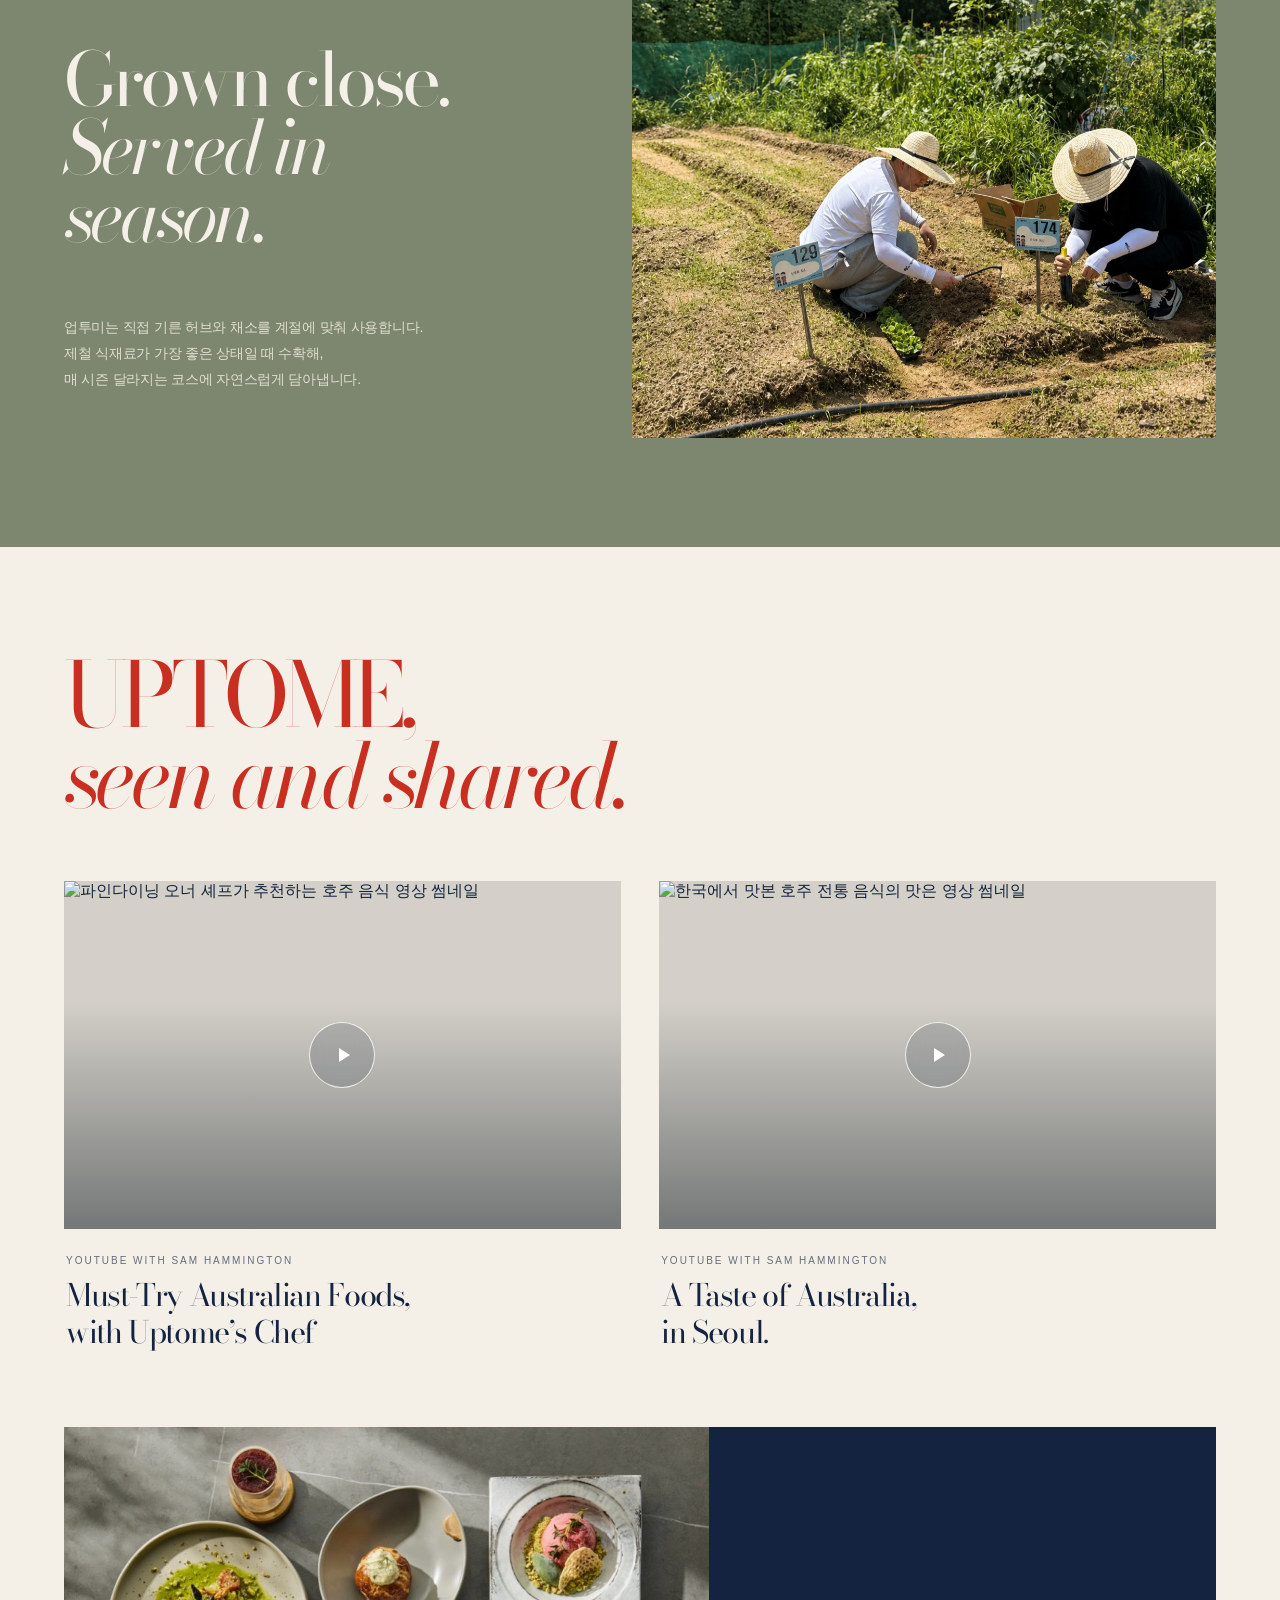
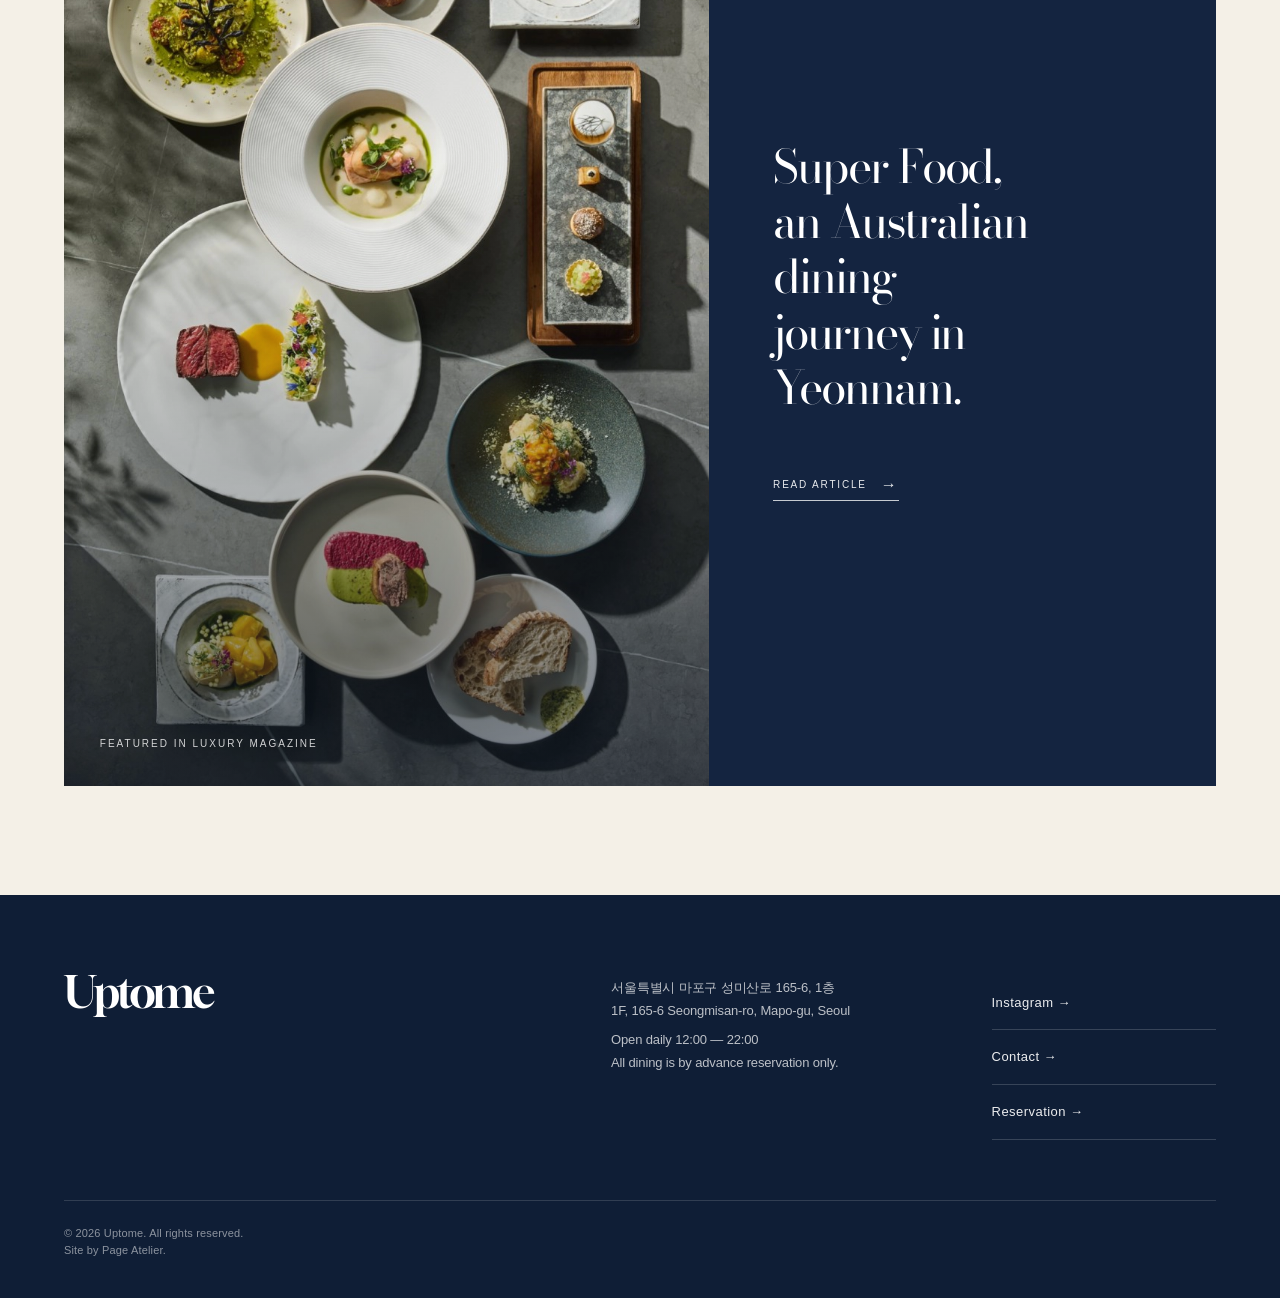
==== commit de0ebc6c: "final" ====
--- a/about.html
+++ b/about.html
@@ -9,11 +9,6 @@
     content="업투미의 브랜드 이야기, 오너 셰프, 직접 가꾸는 농장과 계절의 메뉴를 소개합니다."
   >
   <title>About | UPTOME</title>
- <link rel="preconnect" href="https://fonts.googleapis.com">
-  <link rel="preconnect" href="https://fonts.gstatic.com" crossorigin>
-  <link href="https://fonts.googleapis.com/css2?family=Bodoni+Moda:opsz,wght@6..96,400;6..96,500&family=Noto+Serif+KR:wght@400;500&display=swap" rel="stylesheet">
-  <link href="https://fonts.googleapis.com/css2?family=Gloock&display=swap" rel="stylesheet">
- <link href="https://fonts.googleapis.com/css2?family=Bodoni+Moda:ital,wght@0,400;1,400;0,500;1,500&display=swap" rel="stylesheet">
  
 
   <link
@@ -22,10 +17,15 @@
     href="https://cdn.jsdelivr.net/gh/orioncactus/pretendard/dist/web/static/pretendard.css"
   >
 
+  
+  <link rel="preconnect" href="https://fonts.googleapis.com">
+  <link rel="preconnect" href="https://fonts.gstatic.com" crossorigin>
+  <link href="https://fonts.googleapis.com/css2?family=Bodoni+Moda:opsz,ital,wght@6..96,0,400;6..96,0,500;6..96,1,400;6..96,1,500&family=Gloock&family=Noto+Serif+KR:wght@400;500&display=swap" rel="stylesheet">
   <link rel="stylesheet" href="assets/css/common.css">
   <link rel="stylesheet" href="assets/css/about.css">
 
-  <script src="assets/js/components.js" defer></script>
+    <link rel="stylesheet" href="assets/css/final-polish.css">
+<script src="assets/js/components.js" defer></script>
   <script src="assets/js/main.js" defer></script>
 </head>
 
--- a/assets/css/common.css
+++ b/assets/css/common.css
@@ -1,5 +1,5 @@
 /* =========================================
-   UPTOME �� COMMON
+   UPTOME — COMMON
 ========================================= */
 
 :root {
@@ -704,7 +704,7 @@
     transition: transform 0.3s cubic-bezier(.22, 1, .36, 1);
   }
 
-  /* 紐⑤컮�� �곗튂 �④낵 */
+  /* Mobile touch feedback */
   .mobile-menu__instagram:active {
     opacity: 0.55;
   }
@@ -887,7 +887,7 @@
 }
 
 /* =========================================
-   MOBILE MENU �� STABLE HEADER / SCROLL LOCK
+   MOBILE MENU — STABLE HEADER / SCROLL LOCK
 ========================================= */
 
 @media (max-width: 850px) {
--- a/assets/css/about.css
+++ b/assets/css/about.css
@@ -642,17 +642,30 @@
   }
 
   .chef-section {
-    grid-template-columns: 1fr;
+    display: flex;
+    width: 100%;
     min-height: 0;
+    flex-direction: column;
   }
 
   .chef-section__media {
+    display: block;
+    width: 100%;
+    height: auto;
     min-height: 0;
+    flex: 0 0 auto;
     aspect-ratio: 4 / 5;
   }
 
   .chef-section__media img {
+    display: block;
+    width: 100%;
+    height: 100%;
+    min-height: 100%;
+    object-fit: cover;
     object-position: center top;
+    opacity: 1;
+    visibility: visible;
     transform: scale(1.025);
   }
 
@@ -687,7 +700,7 @@
   .chef-section__text {
     width: 100%;
   }
-@media (max-width: 820px) {
+
   .farm-section {
   padding: 64px 0 56px;
 }
@@ -724,7 +737,6 @@
     min-height: 0;
     aspect-ratio: 4 / 5;
   }
-}
 
   .press-section {
   padding: 64px 0 40px;
--- a/assets/css/final-polish.css
+++ b/assets/css/final-polish.css
@@ -0,0 +1,253 @@
+/* =========================================
+   UPTOME — FINAL DELIVERY POLISH
+   Global spacing, typography and color rhythm
+========================================= */
+
+:root {
+  --navy: #142440;
+  --navy-deep: #0f1e36;
+  --ivory: #f4f0e7;
+  --paper: #fbf9f4;
+  --charcoal: #1f2320;
+  --sage: #7d876f;
+  --terra: #b96750;
+  --red: #c92f20;
+  --line: rgba(20, 36, 64, .16);
+  --text-muted: rgba(20, 36, 64, .68);
+  --page-max: 1600px;
+  --page-x: clamp(24px, 5vw, 80px);
+  --section-y: clamp(96px, 8.5vw, 144px);
+  --display-xl: clamp(66px, 7.2vw, 112px);
+  --display-lg: clamp(54px, 5.8vw, 92px);
+  --display-md: clamp(42px, 4.3vw, 68px);
+  --body-size: clamp(14px, .95vw, 16px);
+  --body-leading: 1.88;
+}
+
+html { font-size: 16px; }
+body {
+  background: var(--ivory);
+  color: var(--charcoal);
+  font-family: var(--sans);
+  text-rendering: optimizeLegibility;
+}
+
+h1, h2, h3 { text-wrap: balance; }
+p { color: inherit; }
+
+.section,
+.about-shell,
+.menu-shell,
+.visit-shell,
+.reservation-shell {
+  width: min(100%, var(--page-max));
+  margin-inline: auto;
+}
+
+.about-shell,
+.menu-shell,
+.visit-shell,
+.reservation-shell {
+  padding-inline: var(--page-x);
+}
+
+.site-header {
+  height: 80px;
+  padding-inline: var(--page-x);
+}
+
+.site-header--dark {
+  color: var(--navy);
+}
+
+.wordmark { font-size: clamp(26px, 2vw, 31px); }
+.site-nav a,
+.menu-toggle {
+  font-size: 12px;
+  font-weight: 500;
+  letter-spacing: .15em;
+}
+
+.body-copy p,
+.about-intro__body,
+.chef-section__text p,
+.farm-section__body p,
+.visit-info-card p,
+.visit-seating-card p,
+.visit-parking__content p,
+.menu-notice__list p,
+.reservation-notice .notice-list p,
+.reservation-pet p,
+.reservation-lettering p {
+  font-size: var(--body-size);
+  line-height: var(--body-leading);
+  letter-spacing: -.018em;
+}
+
+/* HOME */
+.intro { padding-block: var(--section-y); }
+.intro__content h2 { font-size: var(--display-xl); line-height: .93; }
+.intro__bottom { margin-top: clamp(48px, 5vw, 72px); }
+.menu-feature { min-height: clamp(660px, 54vw, 800px); }
+.menu-feature__image { min-height: inherit; }
+.menu-feature__copy { padding: clamp(70px, 6vw, 96px) clamp(38px, 4vw, 60px) clamp(48px, 4vw, 68px); }
+.menu-feature__copy h2 { font-size: var(--display-lg); }
+.manifesto { min-height: clamp(560px, 48vw, 720px); padding-block: var(--section-y); }
+.manifesto h2 { font-size: clamp(64px, 8.4vw, 118px); }
+.visit__card { padding: clamp(42px, 5vw, 66px); }
+
+/* ABOUT */
+.about-intro { padding: clamp(34px, 4vw, 58px) 0 var(--section-y); }
+.about-intro h1 { max-width: 1100px; margin-inline: auto; font-size: var(--display-xl); line-height: .98; color: var(--navy); }
+.about-intro__body { max-width: 760px; margin: clamp(46px, 5vw, 72px) auto 0; color: var(--text-muted); }
+.chef-section { grid-template-columns: minmax(0, 1.08fr) minmax(390px, .92fr); min-height: clamp(700px, 55vw, 860px); }
+.chef-section__content { padding: clamp(64px, 6vw, 100px) clamp(42px, 5vw, 82px); }
+.chef-section__content h2 { font-size: var(--display-lg); line-height: .94; }
+.chef-section__text p { text-align: left; }
+.farm-section { padding-block: var(--section-y); }
+.farm-section__grid { grid-template-columns: minmax(360px, .9fr) minmax(0, 1.1fr); gap: clamp(52px, 7vw, 110px); }
+.farm-section__heading h2 { font-size: var(--display-lg); }
+.farm-section__body { margin-top: clamp(44px, 5vw, 80px); }
+.press-section { padding-block: var(--section-y); }
+.press-section__heading h2 { font-size: clamp(60px, 7vw, 104px); }
+.press-grid { margin-top: clamp(52px, 5vw, 76px); }
+.press-card__info h3 { font-size: clamp(27px, 2.4vw, 38px); }
+
+/* MENU */
+.menu-intro { padding: clamp(26px, 3vw, 46px) 0 clamp(22px, 3vw, 42px); }
+.menu-intro h1 { margin: 0; font-size: clamp(42px, 4.6vw, 66px); line-height: 1.02; color: var(--navy); }
+.menu-downloads { width: 100%; max-width: none; padding: 0 0 clamp(72px, 7vw, 110px); }
+.menu-download-grid { margin-top: 0; }
+.menu-file-card { min-height: clamp(520px, 43vw, 690px); }
+.menu-downloads__help { margin-top: 28px; }
+.menu-notice { padding-block: var(--section-y); }
+.menu-notice__heading { margin-left: 0; }
+.menu-notice__list article { padding: 18px 0; border-bottom: 1px solid var(--line); }
+.menu-reservation__content { width: min(100%, var(--page-max)); margin-inline: auto; }
+
+/* VISIT */
+.visit-essential { padding: clamp(34px, 4vw, 58px) 0 clamp(82px, 7vw, 112px); }
+.visit-essential__heading h2 { font-size: clamp(48px, 5.4vw, 76px); color: var(--navy); }
+.visit-info-grid { margin-top: clamp(42px, 5vw, 70px); row-gap: 20px; }
+.visit-info-card { min-height: 230px; border-top: 1px solid var(--line); }
+.visit-info-card__label { font-size: 11px; font-weight: 500; }
+.visit-info-card h3 { font-size: clamp(22px, 2vw, 30px); color: var(--navy); }
+.visit-info-card__accent { color: var(--terra) !important; }
+.visit-seating { padding-block: var(--section-y); }
+.visit-seating-card__content { padding: clamp(34px, 4vw, 54px); }
+.visit-seating-card h3 { font-size: clamp(36px, 3.5vw, 52px); }
+.visit-parking { padding-block: var(--section-y); }
+.visit-parking__heading h2,
+.visit-map h2 { font-size: clamp(48px, 5vw, 76px); color: var(--navy); }
+.visit-map { padding-block: var(--section-y); }
+.visit-map__frame { width: min(calc(100% - (var(--page-x) * 2)), 1440px); }
+
+/* RESERVATION */
+.reservation-page .section { padding: var(--section-y) var(--page-x); }
+.booking-section { padding-top: clamp(38px, 4vw, 64px) !important; }
+.booking-section__content h2 { margin: 0; font-size: clamp(52px, 5.4vw, 82px); color: var(--navy); }
+.booking-buttons a { min-height: clamp(170px, 15vw, 220px); }
+.reservation-notice { padding-top: clamp(74px, 7vw, 108px) !important; }
+.reservation-pet { padding-top: var(--section-y); }
+.reservation-lettering { padding-bottom: var(--section-y); }
+
+/* FOOTER */
+.site-footer { padding-top: clamp(54px, 6vw, 86px); }
+.site-footer__logo { font-size: clamp(34px, 3.4vw, 50px); }
+.site-footer__info p { font-size: 13px; line-height: 1.8; }
+.site-footer__links a { font-size: 13px; }
+
+@media (max-width: 850px) {
+  :root {
+    --page-x: 22px;
+    --section-y: 76px;
+    --body-size: 14px;
+    --body-leading: 1.78;
+  }
+
+  .site-header,
+  .about-body .site-header,
+  .menu-body .site-header,
+  .visit-body .site-header {
+    height: 68px;
+    min-height: 68px;
+    padding-inline: var(--page-x);
+  }
+
+  .wordmark { font-size: 25px; }
+  .mobile-menu { padding: 92px var(--page-x) 18px; }
+  .mobile-menu__nav { gap: 17px; }
+  .mobile-menu__nav a { font-size: clamp(32px, 10.5vw, 46px); }
+
+  .section,
+  .about-shell,
+  .menu-shell,
+  .visit-shell,
+  .reservation-shell { padding-inline: var(--page-x); }
+
+  .intro { padding-block: 74px 62px; }
+  .intro__content h2 { font-size: clamp(46px, 13vw, 64px); }
+  .menu-feature__copy { min-height: 420px; padding: 58px var(--page-x) 64px; }
+  .menu-feature__copy h2 { font-size: clamp(48px, 15vw, 66px); }
+  .manifesto { min-height: 410px; padding-block: 72px; }
+  .manifesto h2 { font-size: clamp(45px, 13.5vw, 62px); }
+  .visit { min-height: 610px; }
+  .visit__card { padding: 38px 24px 30px; }
+
+  .about-intro { padding: 24px 0 72px; }
+  .about-intro h1 { font-size: clamp(46px, 13.5vw, 62px); text-align: left; }
+  .about-intro__body { margin-top: 36px; text-align: left; }
+  .chef-section__content { padding: 68px var(--page-x) 72px; }
+  .chef-section__content h2,
+  .farm-section__heading h2 { font-size: clamp(46px, 13.5vw, 62px); }
+  .farm-section { padding-block: 68px; }
+  .farm-section__grid { grid-template-columns: 1fr; gap: 32px; }
+  .farm-section__heading h2,
+  .farm-section__body p { text-align: left; }
+  .farm-section__body { margin-top: 28px; }
+  .press-section { padding-block: 72px; }
+  .press-section__heading h2 { font-size: clamp(48px, 14vw, 66px); text-align: left; }
+  .press-grid { margin-top: 42px; }
+
+  .menu-intro { padding: 18px 0 24px; }
+  .menu-intro h1 { font-size: 30px; }
+  .menu-downloads { width: 100%; padding-bottom: 66px; }
+  .menu-download-grid { gap: 18px; }
+  .menu-file-card { aspect-ratio: 4 / 5; }
+  .menu-notice { padding-block: 72px; }
+  .menu-notice__inner { gap: 46px; }
+  .menu-notice__heading h2 { font-size: clamp(42px, 13vw, 56px); text-align: left; }
+  .menu-notice__list article { max-width: 100%; }
+
+  .visit-essential { padding: 22px 0 64px; }
+  .visit-essential__heading h2 { font-size: clamp(42px, 12vw, 56px); }
+  .visit-info-grid { margin-top: 30px; }
+  .visit-info-card { padding: 22px 0 24px; text-align: left; }
+  .visit-info-card__top,
+  .visit-info-card__label,
+  .visit-info-card h3,
+  .visit-info-card p { text-align: left; }
+  .visit-seating { padding-block: 64px; }
+  .visit-seating-card h3 { font-size: 34px; }
+  .visit-parking { padding-block: 64px; }
+  .visit-parking__heading h2,
+  .visit-map h2 { font-size: 46px; }
+  .visit-map { padding-block: 68px; }
+  .visit-map__frame { width: calc(100% - 44px); height: 78vw; min-height: 300px; }
+
+  .reservation-page .section { padding: 68px var(--page-x); }
+  .booking-section { padding-top: 22px !important; }
+  .booking-section__content h2 { font-size: clamp(46px, 13vw, 62px); }
+  .reservation-notice { padding-top: 56px !important; }
+  .reservation-pet { padding-top: 52px; }
+  .reservation-lettering { padding-bottom: 52px; }
+
+  .site-footer { padding: 46px var(--page-x) 28px; }
+  .site-footer__top { padding-bottom: 42px; }
+  .site-footer__logo { font-size: 34px; }
+}
+
+@media (max-width: 390px) {
+  :root { --page-x: 20px; }
+  .visit-map__frame { width: calc(100% - 40px); }
+}
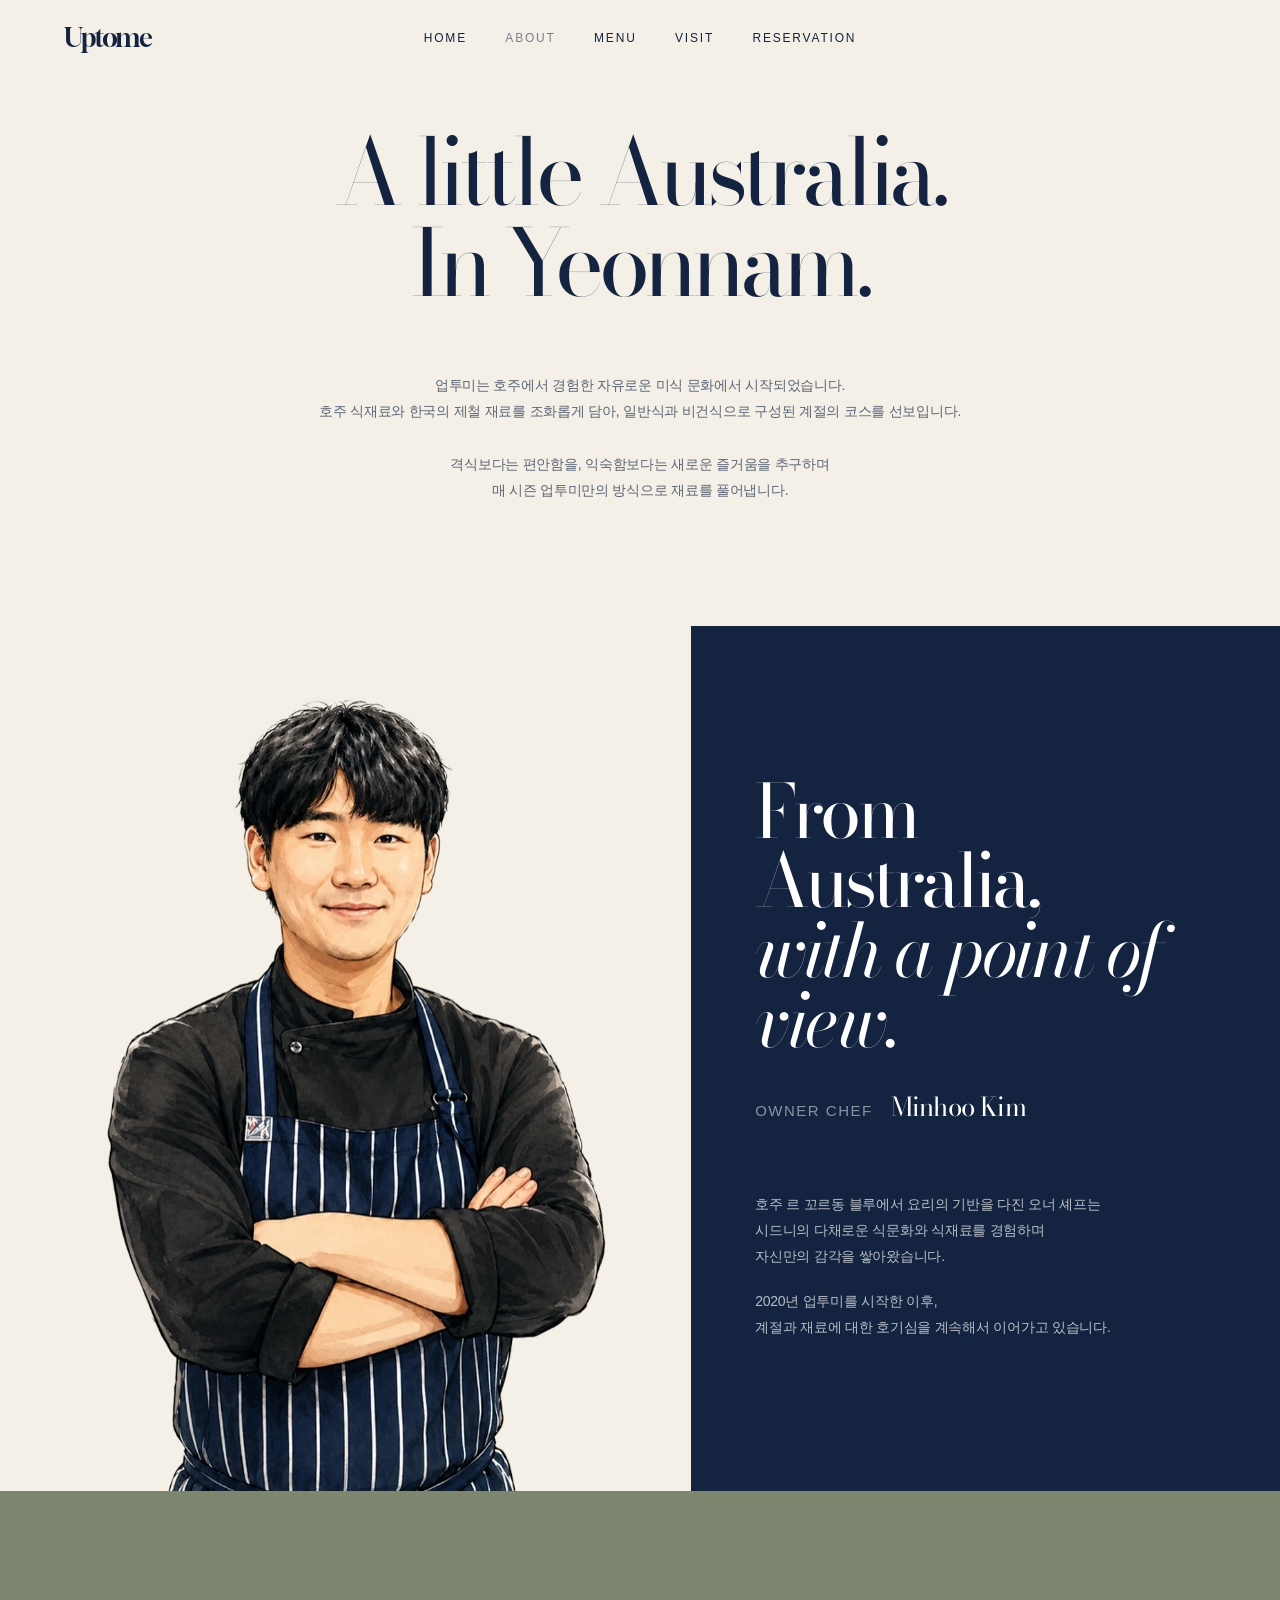
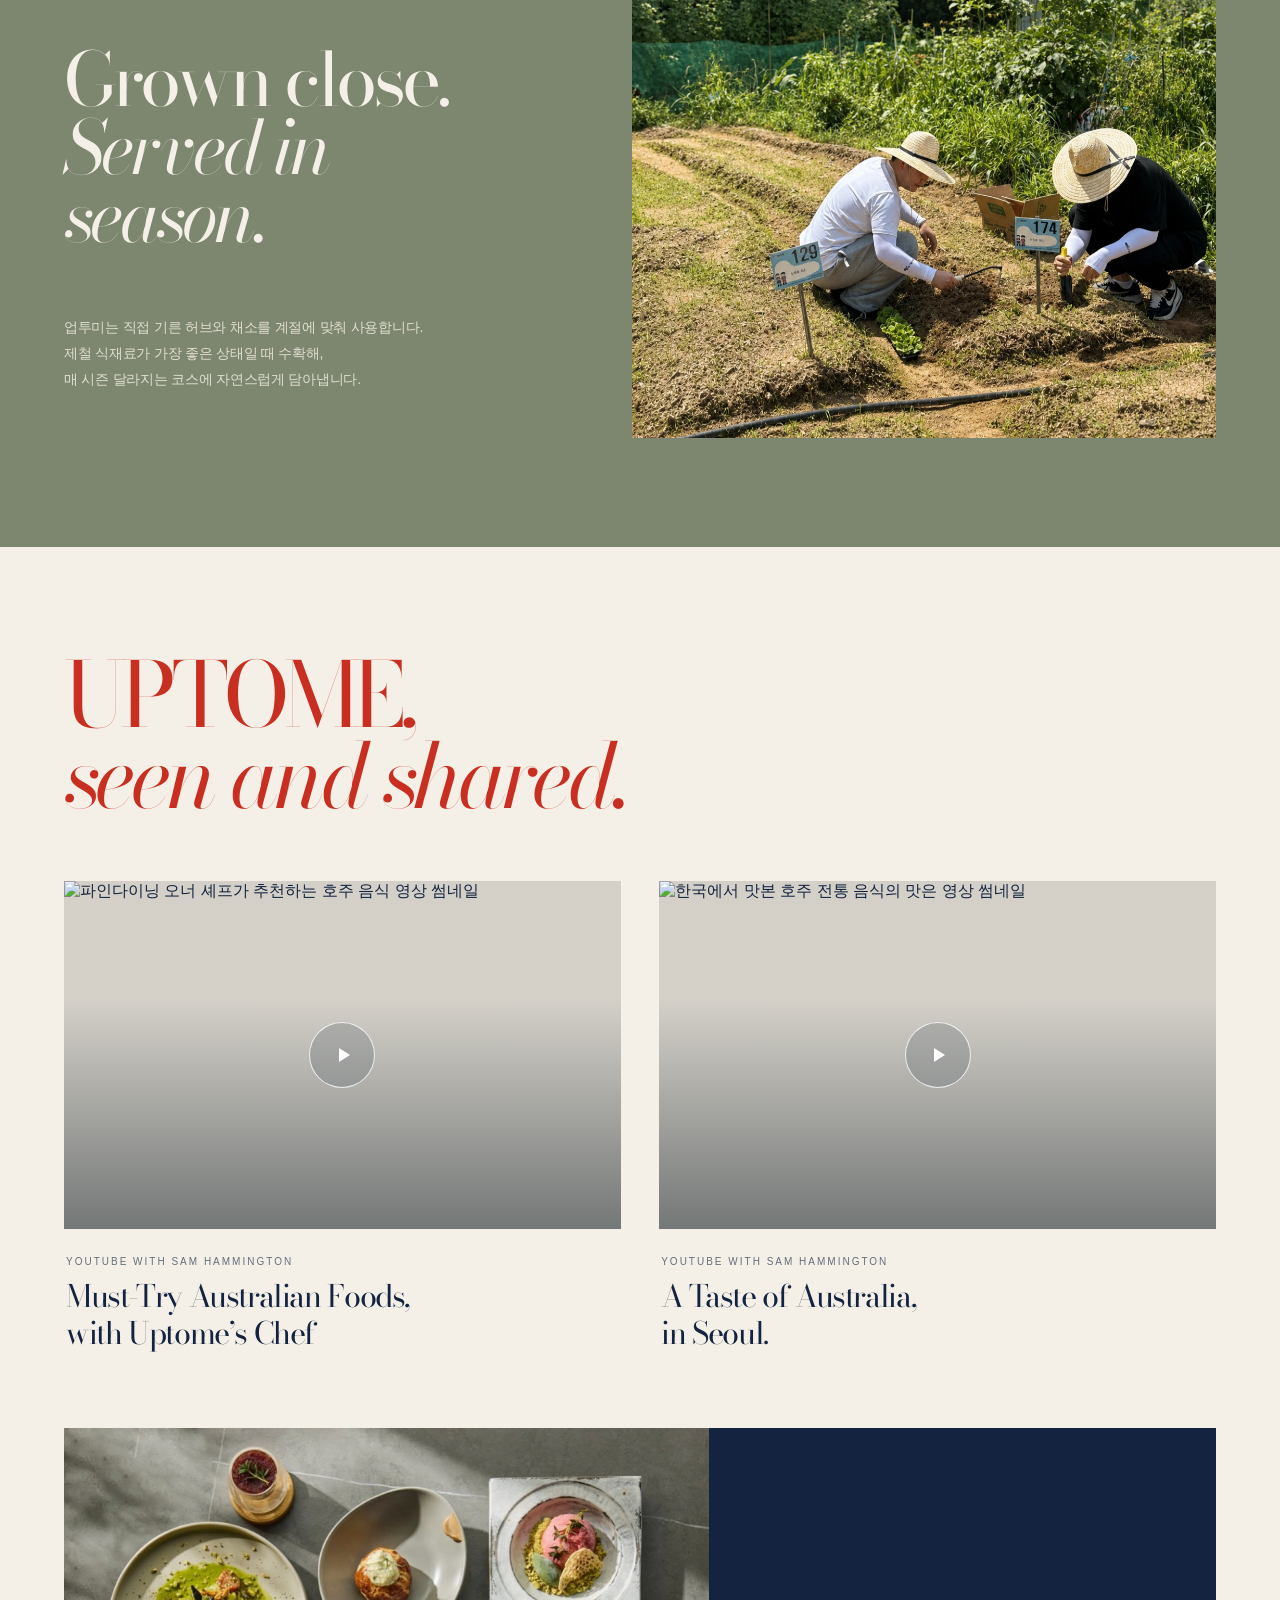
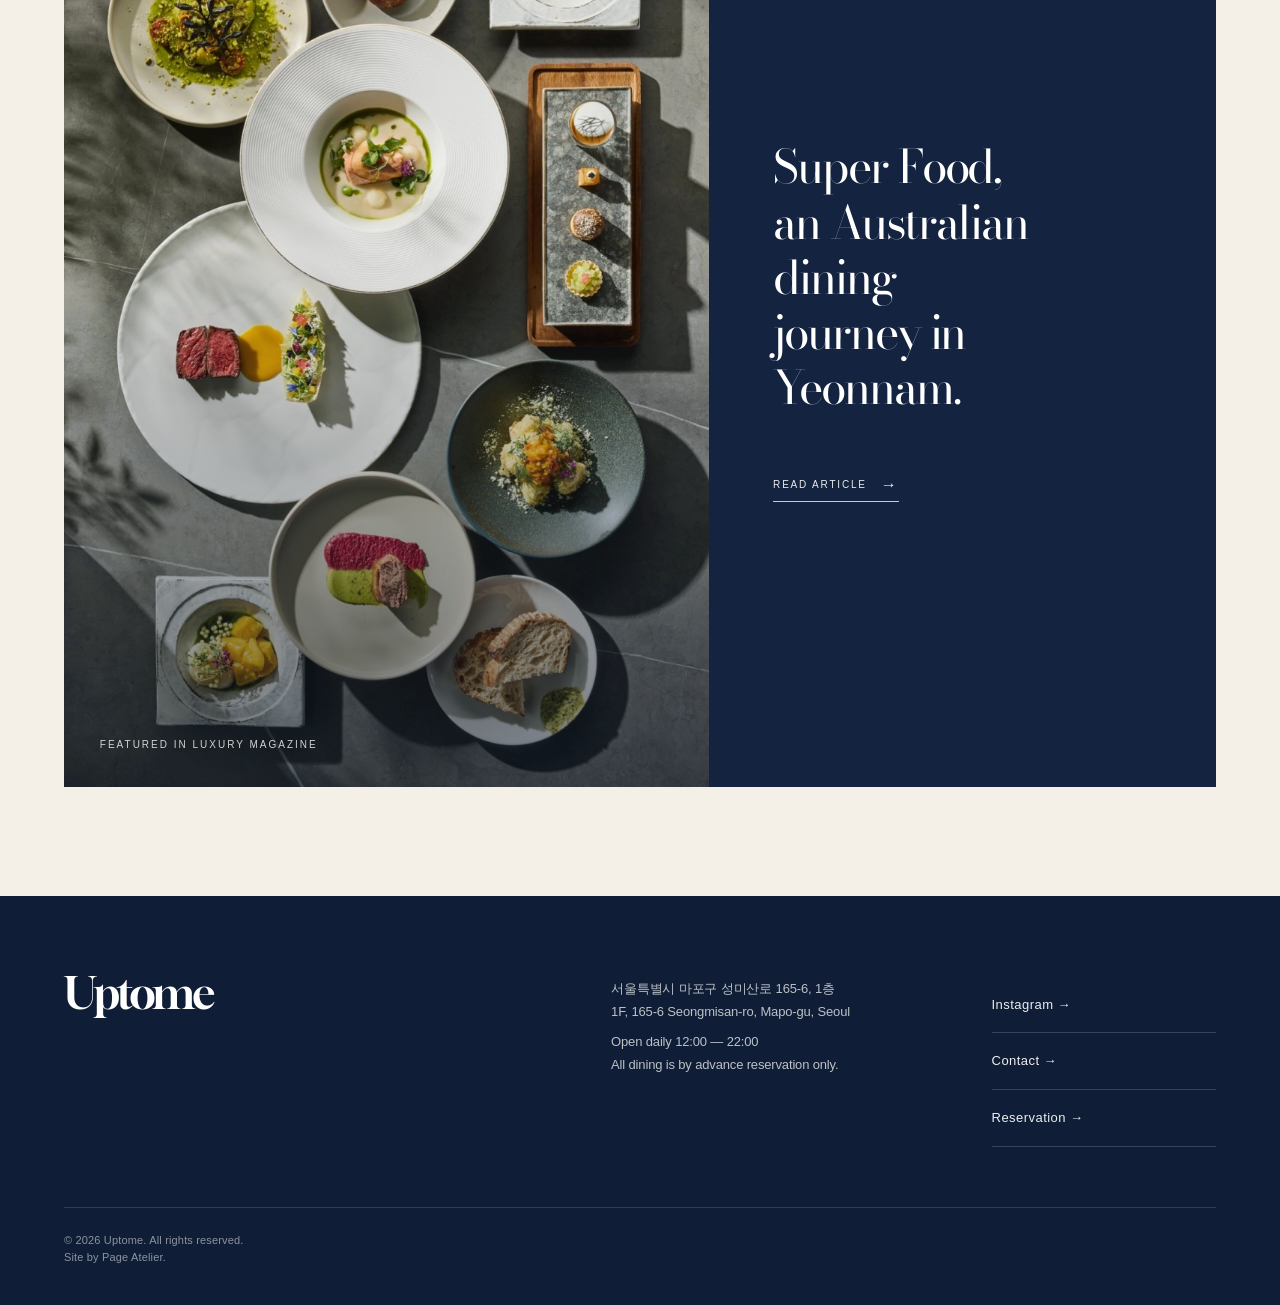
==== commit 971a03ef: "last change" ====
--- a/about.html
+++ b/about.html
@@ -4,12 +4,203 @@
   <meta charset="UTF-8">
   <meta name="viewport" content="width=device-width, initial-scale=1.0">
 
-  <meta
-    name="description"
-    content="업투미의 브랜드 이야기, 오너 셰프, 직접 가꾸는 농장과 계절의 메뉴를 소개합니다."
-  >
-  <title>About | UPTOME</title>
- 
+<!-- UPTOME SEO + AEO : about.html -->
+<title>업투미 소개 | 오너 셰프·농장·호주식 다이닝</title>
+<meta name="description" content="업투미의 브랜드 이야기와 오너 셰프 김민후, 직접 기르는 허브와 채소, 계절에 따라 달라지는 호주식 모던 다이닝을 소개합니다.">
+<meta name="robots" content="index, follow, max-image-preview:large, max-snippet:-1, max-video-preview:-1">
+
+<link rel="canonical" href="https://uptomeseoul.com/about.html">
+<link rel="alternate" hreflang="ko-KR" href="https://uptomeseoul.com/about.html">
+<link rel="alternate" hreflang="x-default" href="https://uptomeseoul.com/about.html">
+
+<meta property="og:site_name" content="UPTOME">
+<meta property="og:locale" content="ko_KR">
+<meta property="og:type" content="website">
+<meta property="og:title" content="About UPTOME — A Little Australia in Yeonnam">
+<meta property="og:description" content="호주에서 시작된 감각, 직접 기른 제철 재료, 업투미의 오너 셰프 이야기를 만나보세요.">
+<meta property="og:url" content="https://uptomeseoul.com/about.html">
+<meta property="og:image" content="https://uptomeseoul.com/assets/images/og-uptome.jpg">
+<meta property="og:image:secure_url" content="https://uptomeseoul.com/assets/images/og-uptome.jpg">
+<meta property="og:image:type" content="image/jpeg">
+<meta property="og:image:width" content="1200">
+<meta property="og:image:height" content="630">
+<meta property="og:image:alt" content="UPTOME Australian Modern Dining in Yeonnam, Seoul">
+
+<meta name="twitter:card" content="summary_large_image">
+<meta name="twitter:title" content="About UPTOME — A Little Australia in Yeonnam">
+<meta name="twitter:description" content="호주에서 시작된 감각, 직접 기른 제철 재료, 업투미의 오너 셰프 이야기를 만나보세요.">
+<meta name="twitter:image" content="https://uptomeseoul.com/assets/images/og-uptome.jpg">
+<meta name="twitter:image:alt" content="UPTOME Australian Modern Dining in Yeonnam, Seoul">
+
+<meta name="theme-color" content="#142440">
+
+<link rel="icon" href="assets/images/favicon.svg" type="image/svg+xml">
+<link rel="icon" href="assets/images/favicon-32.png" sizes="32x32" type="image/png">
+<link rel="apple-touch-icon" href="assets/images/apple-touch-icon.png">
+<link rel="manifest" href="site.webmanifest">
+
+<script type="application/ld+json">
+{
+  "@context": "https://schema.org",
+  "@graph": [
+    {
+      "@type": "WebSite",
+      "@id": "https://uptomeseoul.com/#website",
+      "url": "https://uptomeseoul.com/",
+      "name": "UPTOME",
+      "alternateName": "업투미",
+      "inLanguage": "ko-KR",
+      "publisher": {
+        "@id": "https://uptomeseoul.com/#restaurant"
+      }
+    },
+    {
+      "@type": "Restaurant",
+      "@id": "https://uptomeseoul.com/#restaurant",
+      "name": "UPTOME",
+      "alternateName": "업투미",
+      "url": "https://uptomeseoul.com/",
+      "image": [
+        "https://uptomeseoul.com/assets/images/og-uptome.jpg"
+      ],
+      "description": "서울 연남동에서 호주식 모던 다이닝과 계절 코스, 일반식과 비건식을 선보이는 예약제 레스토랑.",
+      "telephone": "+82-10-7746-1288",
+      "address": {
+        "@type": "PostalAddress",
+        "streetAddress": "성미산로 165-6, 1층",
+        "addressLocality": "마포구",
+        "addressRegion": "서울특별시",
+        "postalCode": "",
+        "addressCountry": "KR"
+      },
+      "openingHoursSpecification": [
+        {
+          "@type": "OpeningHoursSpecification",
+          "dayOfWeek": [
+            "Monday",
+            "Tuesday",
+            "Wednesday",
+            "Thursday",
+            "Friday",
+            "Saturday",
+            "Sunday"
+          ],
+          "opens": "12:00",
+          "closes": "22:00"
+        }
+      ],
+      "servesCuisine": [
+        "Australian",
+        "Modern Australian",
+        "Seasonal cuisine",
+        "Vegan"
+      ],
+      "acceptsReservations": true,
+      "menu": "https://uptomeseoul.com/menu.html",
+      "sameAs": [
+        "https://www.instagram.com/up_to_me_official",
+        "https://app.catchtable.co.kr/ct/shop/uptome",
+        "https://www.catchtable.net/explore/shop/uptome"
+      ],
+      "amenityFeature": [
+        {
+          "@type": "LocationFeatureSpecification",
+          "name": "On-site parking",
+          "value": true
+        },
+        {
+          "@type": "LocationFeatureSpecification",
+          "name": "Pet-friendly terrace",
+          "value": true
+        },
+        {
+          "@type": "LocationFeatureSpecification",
+          "name": "Baby chair",
+          "value": true
+        }
+      ],
+      "potentialAction": {
+        "@type": "ReserveAction",
+        "target": [
+          {
+            "@type": "EntryPoint",
+            "urlTemplate": "https://app.catchtable.co.kr/ct/shop/uptome?from",
+            "inLanguage": "ko-KR",
+            "actionPlatform": [
+              "https://schema.org/DesktopWebPlatform",
+              "https://schema.org/MobileWebPlatform"
+            ]
+          },
+          {
+            "@type": "EntryPoint",
+            "urlTemplate": "https://www.catchtable.net/explore/shop/uptome",
+            "inLanguage": "en",
+            "actionPlatform": [
+              "https://schema.org/DesktopWebPlatform",
+              "https://schema.org/MobileWebPlatform"
+            ]
+          }
+        ]
+      }
+    },
+    {
+      "@type": "AboutPage",
+      "@id": "https://uptomeseoul.com/about.html#webpage",
+      "url": "https://uptomeseoul.com/about.html",
+      "name": "업투미 소개 | 오너 셰프·농장·호주식 다이닝",
+      "description": "업투미의 브랜드 이야기와 오너 셰프 김민후, 직접 기르는 허브와 채소, 계절에 따라 달라지는 호주식 모던 다이닝을 소개합니다.",
+      "inLanguage": "ko-KR",
+      "isPartOf": {
+        "@id": "https://uptomeseoul.com/#website"
+      },
+      "about": {
+        "@id": "https://uptomeseoul.com/#restaurant"
+      },
+      "primaryImageOfPage": {
+        "@type": "ImageObject",
+        "url": "https://uptomeseoul.com/assets/images/og-uptome.jpg",
+        "width": 1200,
+        "height": 630
+      },
+      "breadcrumb": {
+        "@id": "https://uptomeseoul.com/about.html#breadcrumb"
+      }
+    },
+    {
+      "@type": "BreadcrumbList",
+      "@id": "https://uptomeseoul.com/about.html#breadcrumb",
+      "itemListElement": [
+        {
+          "@type": "ListItem",
+          "position": 1,
+          "name": "UPTOME",
+          "item": "https://uptomeseoul.com/"
+        },
+        {
+          "@type": "ListItem",
+          "position": 2,
+          "name": "About",
+          "item": "https://uptomeseoul.com/about.html"
+        }
+      ]
+    },
+    {
+      "@type": "Person",
+      "@id": "https://uptomeseoul.com/about.html#chef",
+      "name": "김민후",
+      "alternateName": "Minhoo Kim",
+      "jobTitle": "Owner Chef",
+      "worksFor": {
+        "@id": "https://uptomeseoul.com/#restaurant"
+      },
+      "alumniOf": {
+        "@type": "EducationalOrganization",
+        "name": "Le Cordon Bleu Australia"
+      }
+    }
+  ]
+}
+</script>
 
   <link
     rel="stylesheet"
--- a/assets/css/common.css
+++ b/assets/css/common.css
@@ -17,6 +17,79 @@
   --sans: Pretendard, -apple-system, BlinkMacSystemFont, "Segoe UI", sans-serif;
   --page-x: clamp(24px, 5vw, 86px);
   --section-y: clamp(96px, 10vw, 150px);
+
+  /* Spacing scale (margin/padding). Every value below is used somewhere
+     in the site; raw px values elsewhere were snapped to the nearest
+     step here so spacing shares one scale instead of one-off numbers. */
+  --space-2: 2px;
+  --space-4: 4px;
+  --space-6: 6px;
+  --space-8: 8px;
+  --space-10: 10px;
+  --space-12: 12px;
+  --space-14: 14px;
+  --space-16: 16px;
+  --space-18: 18px;
+  --space-20: 20px;
+  --space-22: 22px;
+  --space-24: 24px;
+  --space-26: 26px;
+  --space-28: 28px;
+  --space-30: 30px;
+  --space-32: 32px;
+  --space-34: 34px;
+  --space-36: 36px;
+  --space-38: 38px;
+  --space-40: 40px;
+  --space-48: 48px;
+  --space-56: 56px;
+  --space-64: 64px;
+  --space-72: 72px;
+  --space-80: 80px;
+  --space-90: 90px;
+  --space-100: 100px;
+  --space-112: 112px;
+  --space-128: 128px;
+  --space-150: 150px;
+  --space-160: 160px;
+
+  /* Type scale (font-size). Same idea: fixed UI sizes below 30px in
+     1-2px steps, display/heading sizes above that in 4px steps. */
+  --fs-10: 10px;
+  --fs-11: 11px;
+  --fs-12: 12px;
+  --fs-13: 13px;
+  --fs-14: 14px;
+  --fs-15: 15px;
+  --fs-16: 16px;
+  --fs-18: 18px;
+  --fs-20: 20px;
+  --fs-22: 22px;
+  --fs-24: 24px;
+  --fs-26: 26px;
+  --fs-28: 28px;
+  --fs-30: 30px;
+  --fs-38: 38px;
+  --fs-40: 40px;
+  --fs-44: 44px;
+  --fs-48: 48px;
+  --fs-52: 52px;
+  --fs-56: 56px;
+  --fs-60: 60px;
+  --fs-64: 64px;
+  --fs-68: 68px;
+  --fs-72: 72px;
+  --fs-76: 76px;
+  --fs-80: 80px;
+  --fs-84: 84px;
+  --fs-90: 90px;
+  --fs-100: 100px;
+  --fs-104: 104px;
+  --fs-108: 108px;
+  --fs-112: 112px;
+  --fs-116: 116px;
+  --fs-120: 120px;
+  --fs-128: 128px;
 }
 
 *,
@@ -145,7 +218,7 @@
 }
 
 .wordmark {
-  font-size: 28px;
+  font-size: var(--fs-28);
 }
 
 .site-nav {
@@ -157,7 +230,7 @@
 .site-nav a,
 .reserve-link,
 .menu-toggle {
-  font-size: 15px;
+  font-size: var(--fs-15);
   text-transform: uppercase;
   letter-spacing: .16em;
 }
@@ -184,7 +257,7 @@
 .menu-toggle {
   display: none;
   justify-self: end;
-  padding: 10px 0;
+  padding: var(--space-10) 0;
   border: 0;
   background: transparent;
   cursor: pointer;
@@ -203,9 +276,9 @@
 }
 
 .eyebrow {
-  margin: 0 0 24px;
+  margin: 0 0 var(--space-24);
   color: var(--sage);
-  font-size: 10px;
+  font-size: var(--fs-10);
   font-weight: 600;
   text-transform: uppercase;
   letter-spacing: .22em;
@@ -219,7 +292,7 @@
   display: flex;
   align-items: flex-start;
   gap: 14px;
-  font-size: 9px;
+  font-size: var(--fs-10);
   text-transform: uppercase;
   letter-spacing: .18em;
 }
@@ -237,18 +310,18 @@
 }
 
 .body-copy p {
-  font-size: 14px;
+  font-size: var(--fs-14);
   line-height: 2;
   letter-spacing: -.02em;
 }
 
 .text-link {
-  margin-top: 30px;
-  padding-bottom: 6px;
+  margin-top: var(--space-30);
+  padding-bottom: var(--space-6);
   display: inline-flex;
   gap: 15px;
   border-bottom: 1px solid;
-  font-size: 11px;
+  font-size: var(--fs-11);
   text-transform: uppercase;
   letter-spacing: .13em;
 }
@@ -260,7 +333,7 @@
   align-items: center;
   justify-content: space-between;
   gap: 24px;
-  font-size: 12px;
+  font-size: var(--fs-12);
   text-transform: uppercase;
   letter-spacing: .16em;
 }
@@ -268,14 +341,14 @@
 .line-button {
   width: 100%;
   max-width: 310px;
-  padding: 18px 0;
+  padding: var(--space-18) 0;
   border-top: 1px solid rgba(255, 255, 255, .55);
   border-bottom: 1px solid rgba(255, 255, 255, .55);
 }
 
 .outline-button {
   min-width: 210px;
-  padding: 18px 24px;
+  padding: var(--space-18) var(--space-24);
   border: 1px solid rgba(255, 255, 255, .55);
 }
 
@@ -284,7 +357,7 @@
 ========================================= */
 
 .page-cta {
-  padding: 90px var(--page-x);
+  padding: var(--space-90) var(--page-x);
   display: flex;
   justify-content: space-between;
   align-items: flex-end;
@@ -295,7 +368,7 @@
 
 .page-cta h2 {
   margin: 0;
-  font-size: clamp(56px, 7vw, 100px);
+  font-size: clamp(var(--fs-56), 7vw, var(--fs-100));
   line-height: .9;
 }
 
@@ -307,7 +380,7 @@
   position: relative;
   width: max-content;
   min-height: 0;
-  padding: 0 0 11px;
+  padding: 0 0 var(--space-12);
   display: inline-flex;
   align-items: center;
   justify-content: flex-start;
@@ -315,7 +388,7 @@
   border: 0;
   border-bottom: 1px solid currentColor;
   color: inherit;
-  font-size: 11px;
+  font-size: var(--fs-11);
   font-weight: 400;
   line-height: 1.2;
   letter-spacing: .12em;
@@ -333,7 +406,7 @@
   position: relative;
   width: 100%;
   min-height: 62px;
-  padding: 0 20px;
+  padding: 0 var(--space-20);
   display: flex;
   align-items: center;
   justify-content: space-between;
@@ -341,7 +414,7 @@
   border: 0;
   background: var(--ivory);
   color: var(--navy);
-  font-size: 10px;
+  font-size: var(--fs-10);
   font-weight: 500;
   line-height: 1.2;
   letter-spacing: .14em;
@@ -420,7 +493,7 @@
 ========================================= */
 
 .site-footer {
-  padding: clamp(40px, 7vw, 60px) var(--page-x) clamp(28px, 3vw, 42px);
+  padding: clamp(var(--space-40), 7vw, var(--space-64)) var(--page-x) clamp(var(--space-28), 3vw, var(--space-40));
   display: grid;
   grid-template-columns: minmax(240px, .85fr) minmax(520px, 1.15fr);
   grid-template-areas:
@@ -441,7 +514,7 @@
 }
 
 .site-footer__logo {
-  font-size: clamp(30px, 4vw, 40px);
+  font-size: clamp(var(--fs-30), 4vw, var(--fs-40));
   line-height: .92;
 }
 
@@ -451,19 +524,19 @@
   grid-template-columns: minmax(290px, 1.15fr) minmax(220px, .85fr);
   align-items: start;
   gap: clamp(56px, 6vw, 92px);
-  padding-top: 4px;
+  padding-top: var(--space-4);
 }
 
 .site-footer__info p {
   margin: 0;
   color: rgba(255, 255, 255, .72);
-  font-size: 14px;
+  font-size: var(--fs-14);
   line-height: 1.85;
   letter-spacing: -.012em;
 }
 
 .site-footer__info p + p {
-  margin-top: 5px;
+  margin-top: var(--space-6);
 }
 
 .site-footer__links {
@@ -475,14 +548,14 @@
 
 .site-footer__links a {
   min-width: 200px;
-  padding: 19px 0;
+  padding: var(--space-20) 0;
   display: flex;
   align-items: center;
   justify-content: space-between;
   gap: 24px;
   border-bottom: 1px solid rgba(255, 255, 255, .17);
   color: rgba(255, 255, 255, .92);
-  font-size: 14px;
+  font-size: var(--fs-14);
   font-weight: 400;
   line-height: 1.2;
   letter-spacing: .035em;
@@ -495,7 +568,7 @@
 }
 
 .site-footer__links a:hover {
-  padding-left: 4px;
+  padding-left: var(--space-4);
   opacity: .72;
   border-color: rgba(255, 255, 255, .34);
 }
@@ -503,7 +576,7 @@
 .site-footer__bottom {
   grid-area: bottom;
   width: 100%;
-  padding-top: 24px;
+  padding-top: var(--space-24);
   display: flex;
   align-items: center;
   justify-content: flex-start;
@@ -516,7 +589,7 @@
 .site-footer__bottom small,
 .site-footer__bottom a {
   color: rgba(255, 255, 255, .52);
-  font-size: 11px;
+  font-size: var(--fs-11);
   font-weight: 400;
   line-height: 1.6;
   letter-spacing: .015em;
@@ -559,7 +632,7 @@
 @media (max-width: 850px) {
   .site-header {
     height: 72px;
-    padding: 0 20px;
+    padding: 0 var(--space-20);
     grid-template-columns: 1fr 1fr;
   }
 
@@ -568,17 +641,101 @@
     display: none;
   }
 
+  /* Fixed two-line icon. Color is switched explicitly by main.js
+     (updateMenuToggleTone), which samples the background underneath
+     the button: navy over ivory/light backgrounds, white over dark
+     ones. mix-blend-mode is not used here since it is unreliable
+     inside fixed/stacked headers on some browsers. */
   .menu-toggle {
+    position: fixed;
+    top: max(19px, env(safe-area-inset-top));
+    right: 21px;
+    z-index: 70;
+
+    width: 36px;
+    height: 34px;
+    padding: 0;
+    display: grid;
+    place-items: center;
+
+    border: 0;
+    border-radius: 0;
+    background: transparent;
+    color: var(--navy);
+    box-shadow: none;
+
+    cursor: pointer;
+    -webkit-tap-highlight-color: transparent;
+
+    transition:
+      color .25s ease,
+      opacity .25s ease,
+      transform .25s ease;
+  }
+
+  .menu-toggle.is-on-dark {
+    color: #fff;
+  }
+
+  .menu-toggle:active {
+    transform: scale(.92);
+  }
+
+  .menu-toggle:focus-visible {
+    outline: 1px solid currentColor;
+    outline-offset: 4px;
+  }
+
+  .menu-toggle__icon {
+    position: relative;
+    width: 20px;
+    height: 12px;
     display: block;
+  }
+
+  .menu-toggle__line {
+    position: absolute;
+    left: 0;
+    width: 100%;
+    height: 1.5px;
+    display: block;
+    background: currentColor;
+    transform-origin: center;
+    transition:
+      top .3s cubic-bezier(.22, 1, .36, 1),
+      transform .3s cubic-bezier(.22, 1, .36, 1);
+  }
+
+  .menu-toggle__line:first-child {
+    top: 2px;
+  }
+
+  .menu-toggle__line:last-child {
+    top: 9px;
+  }
+
+  .menu-toggle.is-open .menu-toggle__line:first-child {
+    top: 5.5px;
+    transform: rotate(45deg);
+  }
+
+  .menu-toggle.is-open .menu-toggle__line:last-child {
+    top: 5.5px;
+    transform: rotate(-45deg);
   }
 
   .mobile-menu {
     position: fixed;
     z-index: 40;
     inset: 0;
-    padding: 100px 24px 10px;
+    width: 100%;
+    height: 100vh;
+    height: 100dvh;
+    padding: var(--space-100) var(--space-24) var(--space-10);
     display: flex;
     flex-direction: column;
+    overflow: hidden;
+    overscroll-behavior: none;
     background: var(--navy);
     color: #fff;
     opacity: 0;
@@ -602,7 +759,7 @@
 
   .mobile-menu__nav a {
     font-family: var(--serif-en);
-    font-size: clamp(25px, 10vw, 30px);
+    font-size: clamp(var(--fs-26), 10vw, var(--fs-30));
     line-height: .95;
     letter-spacing: -.045em;
   }
@@ -610,32 +767,39 @@
   .mobile-menu__bottom {
     position: absolute;
     right: 24px;
-    bottom: 26px;
+    bottom: max(26px, env(safe-area-inset-bottom));
     left: 24px;
-
     width: auto;
     margin: 0;
-    padding-top: 0px;
+    padding-top: 0;
     display: flex;
     flex-direction: column;
     gap: 18px;
   }
 
   .mobile-menu__bottom a {
-    font-size: 11px;
-  }
-
+    font-size: var(--fs-11);
+  }
+
+  .mobile-menu__instagram,
+  .mobile-menu__reserve {
+    transition:
+      background-color .3s ease,
+      color .3s ease,
+      border-color .3s ease,
+      opacity .3s ease,
+      transform .25s ease;
+  }
 
   .mobile-menu__instagram {
     width: max-content;
     display: inline-flex;
     align-items: center;
     gap: 10px;
-
-    font-size: 30px;
+    font-size: var(--fs-30);
     font-weight: 400;
     line-height: 1;
-    letter-spacing: 0.12em;
+    letter-spacing: .12em;
     text-transform: uppercase;
   }
 
@@ -654,24 +818,27 @@
   }
 
   .mobile-menu__reservation {
-  display: flex;
-  flex-direction: column;
-  gap: 8px;
+    display: flex;
+    flex-direction: column;
+    gap: 8px;
   }
 
   .mobile-menu__reserve {
-    min-height: 40px;
-    padding: 15px;
+    min-height: 45px;
+    padding: var(--space-16);
     display: flex;
     align-items: center;
     justify-content: space-between;
     gap: 10px;
-
-    font-size: 20px;
+    font-size: var(--fs-20);
     font-weight: 500;
     line-height: 1.3;
-    letter-spacing: 0.06em;
+    letter-spacing: .06em;
     text-transform: none;
+  }
+
+  .mobile-menu__reserve span:last-child {
+    transition: transform .3s cubic-bezier(.22, 1, .36, 1);
   }
 
   .mobile-menu__reserve--primary {
@@ -680,100 +847,66 @@
   }
 
   .mobile-menu__reserve--secondary {
+    border: 1px solid rgba(255, 255, 255, .42);
     background: transparent;
     color: #fff;
-    border: 1px solid rgba(255, 255, 255, .42);
-  }
-
-@media (max-width: 850px) {
-  .mobile-menu__instagram,
-  .mobile-menu__reserve {
-    transition:
-      background-color 0.3s ease,
-      color 0.3s ease,
-      border-color 0.3s ease,
-      opacity 0.3s ease,
-      transform 0.25s ease;
-  }
-
-  .mobile-menu__reserve {
-    min-height: 45px;
-  }
-
-  .mobile-menu__reserve span:last-child {
-    transition: transform 0.3s cubic-bezier(.22, 1, .36, 1);
-  }
-
-  /* Mobile touch feedback */
+  }
+
   .mobile-menu__instagram:active {
-    opacity: 0.55;
+    opacity: .55;
   }
 
   .mobile-menu__reserve:active {
-    transform: scale(0.985);
-  }
-}
-
-@media (hover: hover) {
-  .mobile-menu__instagram:hover {
-    opacity: 0.55;
-  }
-
-  .mobile-menu__reserve:hover span:last-child {
-    transform: translateX(6px);
-  }
-
-  .mobile-menu__reserve--primary:hover {
-    background: #e8e1d5;
-  }
-
-  .mobile-menu__reserve--secondary:hover {
-    background: var(--ivory);
-    border-color: var(--ivory);
-    color: var(--navy);
-  }
-}html.menu-open,
-body.menu-open {
-  width: 100%;
-  height: 100%;
-  overflow: hidden;
-  overscroll-behavior: none;
-}
-
-body.menu-open {
-  touch-action: none;
-}
-
-.mobile-menu {
-  position: fixed;
-  inset: 0;
-  width: 100%;
-  height: 100vh;
-  height: 100dvh;
-  overflow: hidden;
-  overscroll-behavior: none;
-}
+    transform: scale(.985);
+  }
+
+  html.menu-open,
+  body.menu-open {
+    width: 100%;
+    height: 100%;
+    overflow: hidden;
+    overscroll-behavior: none;
+  }
+
+  body.menu-open {
+    touch-action: none;
+  }
+
+  html.menu-open .site-header,
+  body.menu-open .site-header {
+    position: fixed;
+    z-index: 60;
+    top: 0;
+    right: 0;
+    left: 0;
+    height: 72px;
+    padding: 0 var(--space-20);
+    background: transparent;
+    color: #fff;
+  }
+
+  /* The open menu is already navy, so keep the X white. */
+  html.menu-open .menu-toggle,
+  body.menu-open .menu-toggle {
+    color: #fff;
+  }
 
   .section {
-    padding: 84px 24px;
+    padding: var(--space-80) var(--space-24);
   }
 
   .section-index {
-    margin-bottom: 58px;
-  }
-
-
-
-
+    margin-bottom: var(--space-56);
+  }
 
   .page-cta {
-    padding: 74px 24px;
+    padding: var(--space-72) var(--space-24);
     flex-direction: column;
     align-items: flex-start;
   }
 
   .page-cta h2 {
-    font-size: clamp(56px, 17vw, 76px);
+    font-size: clamp(var(--fs-56), 17vw, var(--fs-76));
   }
 
   .outline-button {
@@ -781,34 +914,34 @@
   }
 
   .editorial-link {
-    font-size: 10px;
+    font-size: var(--fs-10);
     letter-spacing: .12em;
   }
 
   .cta-button {
-    font-size: 10px;
+    font-size: var(--fs-10);
     letter-spacing: .13em;
   }
 
   .site-footer {
-    padding: 48px 24px 28px;
+    padding: var(--space-48) var(--space-24) var(--space-28);
     display: flex;
     flex-direction: column;
     gap: 0;
   }
 
   .site-footer__top {
-    padding-bottom: 50px;
+    padding-bottom: var(--space-48);
   }
 
   .site-footer__logo {
-    font-size: clamp(20px, 10vw, 30px);
+    font-size: clamp(var(--fs-20), 10vw, var(--fs-30));
     line-height: .94;
   }
 
   .site-footer__middle {
     width: 100%;
-    padding: 0 0 40px;
+    padding: 0 0 var(--space-40);
     display: flex;
     flex-direction: column;
     gap: 38px;
@@ -822,7 +955,7 @@
 
   .site-footer__info p {
     color: rgba(255, 255, 255, .76);
-    font-size: 13px;
+    font-size: var(--fs-13);
     line-height: 1.5;
     letter-spacing: -.012em;
   }
@@ -830,9 +963,9 @@
   .site-footer__links a {
     width: 100%;
     min-width: 0;
-    padding: 10px 0;
+    padding: var(--space-10) 0;
     color: rgba(255, 255, 255, .92);
-    font-size: 14px;
+    font-size: var(--fs-14);
     line-height: 1.3;
     letter-spacing: .035em;
   }
@@ -842,7 +975,7 @@
   }
 
   .site-footer__bottom {
-    padding-top: 15px;
+    padding-top: var(--space-16);
     flex-direction: column;
     align-items: flex-start;
     gap: 1px;
@@ -851,9 +984,29 @@
   .site-footer__bottom small,
   .site-footer__bottom a {
     color: rgba(255, 255, 255, .56);
-    font-size: 10px;
+    font-size: var(--fs-10);
     line-height: 1.65;
     letter-spacing: .015em;
+  }
+}
+
+@media (hover: hover) and (pointer: fine) {
+  .mobile-menu__instagram:hover {
+    opacity: .55;
+  }
+
+  .mobile-menu__reserve:hover span:last-child {
+    transform: translateX(6px);
+  }
+
+  .mobile-menu__reserve--primary:hover {
+    background: #e8e1d5;
+  }
+
+  .mobile-menu__reserve--secondary:hover {
+    border-color: var(--ivory);
+    background: var(--ivory);
+    color: var(--navy);
   }
 }
 
@@ -886,46 +1039,3 @@
   }
 }
 
-/* =========================================
-   MOBILE MENU — STABLE HEADER / SCROLL LOCK
-========================================= */
-
-@media (max-width: 850px) {
-  html.menu-open,
-  body.menu-open {
-    width: 100%;
-    height: 100%;
-    overflow: hidden;
-    overscroll-behavior: none;
-  }
-
-  body.menu-open {
-    touch-action: none;
-  }
-
-  html.menu-open .site-header,
-  body.menu-open .site-header {
-    position: fixed;
-    z-index: 60;
-    top: 0;
-    right: 0;
-    left: 0;
-    height: 72px;
-    padding: 0 20px;
-    background: transparent;
-    color: #fff;
-  }
-
-  .mobile-menu {
-    position: fixed;
-    z-index: 40;
-    inset: 0;
-    width: 100%;
-    height: 100vh;
-    height: 100dvh;
-    overflow: hidden;
-    overscroll-behavior: none;
-  }
-}
-
-
--- a/assets/css/about.css
+++ b/assets/css/about.css
@@ -43,7 +43,7 @@
 .press-card__meta,
 .press-card__luxury-label {
   margin: 0;
-  font-size: 10px;
+  font-size: var(--fs-10);
   font-weight: 500;
   line-height: 1.3;
   letter-spacing: 0.2em;
@@ -72,7 +72,7 @@
 ========================================= */
 
 .about-intro {
-  padding: clamp(30px, 3vw, 50px) 0 clamp(96px, 8vw, 132px);
+  padding: clamp(var(--space-30), 3vw, var(--space-48)) 0 clamp(var(--space-100), 8vw, var(--space-128));
 }
 
 .about-intro__headline {
@@ -82,7 +82,7 @@
 .about-intro h1 {
   max-width: 1240px;
   margin: 0 0 0 auto;
-  font-size: clamp(64px, 7.2vw, 112px);
+  font-size: clamp(var(--fs-64), 7.2vw, var(--fs-112));
   font-weight: 400;
   line-height: 1.15;
   letter-spacing: -0.055em;
@@ -93,11 +93,11 @@
 
 .about-intro__body{
   margin: 0;
-  font-size: clamp(15px, 1.08vw, 17px);
+  font-size: clamp(var(--fs-15), 1.08vw, var(--fs-18));
   line-height: 1.95;
   letter-spacing: -0.02em;
   text-align: center;
-  margin-top: clamp(60px, 5vw, 80px);
+  margin-top: clamp(var(--space-64), 5vw, var(--space-80));
 }
 
 
@@ -105,16 +105,16 @@
 .chef-section__text p,
 .farm-section__body p {
   margin: 0;
-  font-size: clamp(15px, 1.08vw, 17px);
+  font-size: clamp(var(--fs-15), 1.08vw, var(--fs-18));
   line-height: 1.95;
   letter-spacing: -0.02em;
   text-align: center;
-  margin-top: clamp(40px, 2.4vw, 50px);
+  margin-top: clamp(var(--space-40), 2.4vw, var(--space-48));
 }
 
 
 .chef-section__text p + p {
-  margin-top: 18px;
+  margin-top: var(--space-18);
 }
 
 
@@ -164,7 +164,7 @@
 .chef-section__content h2 {
   max-width: 720px;
   margin: 0;
-  font-size: clamp(58px, 5.6vw, 90px);
+  font-size: clamp(var(--fs-60), 5.6vw, var(--fs-90));
   font-weight: 400;
   line-height: 0.91;
   letter-spacing: -0.052em;
@@ -174,7 +174,7 @@
   display: flex;
   align-items: baseline;
   gap: 18px;
-  margin: clamp(34px, 3vw, 46px) 0 clamp(28px, 2.4vw, 38px);
+  margin: clamp(var(--space-34), 3vw, var(--space-48)) 0 clamp(var(--space-28), 2.4vw, var(--space-38));
 }
 
 .chef-name__role,
@@ -184,7 +184,7 @@
 
 .chef-name__role {
   color: rgba(255, 255, 255, 0.5);
-  font-size: 15px;
+  font-size: var(--fs-15);
   font-weight: 500;
   line-height: 1;
   letter-spacing: 0.1em;
@@ -194,7 +194,7 @@
 .chef-name__name {
   color: #fff;
   font-family: var(--serif-en);
-  font-size: clamp(26px, 2vw, 34px);
+  font-size: clamp(var(--fs-26), 2vw, var(--fs-38));
   font-weight: 400;
   line-height: 1;
   letter-spacing: -0.03em;
@@ -245,7 +245,7 @@
   margin: 0;
   color: var(--about-ivory-safe);
   font-family: "Bodoni Moda", serif;
-  font-size: clamp(62px, 6.3vw, 104px);
+  font-size: clamp(var(--fs-64), 6.3vw, var(--fs-104));
   font-weight: 400;
   line-height: 0.92;
   letter-spacing: -0.055em;
@@ -253,13 +253,13 @@
 
 .farm-section__body {
   width: min(100%, 440px);
-  margin-top: clamp(70px, 8vw, 130px);
+  margin-top: clamp(var(--space-72), 8vw, var(--space-128));
 }
 
 .farm-section__body p {
   margin: 0;
   color: rgba(245, 240, 229, 0.82);
-  font-size: clamp(14px, 1vw, 16px);
+  font-size: clamp(var(--fs-14), 1vw, var(--fs-16));
   line-height: 1.9;
   letter-spacing: -0.02em;
   text-align: left;
@@ -318,7 +318,7 @@
   max-width: 1050px;
   margin: 0;
   color: var(--about-red-safe);
-  font-size: clamp(50px, 7.5vw, 90px);
+  font-size: clamp(var(--fs-52), 7.5vw, var(--fs-90));
   font-weight: 400;
   line-height: 0.9;
   letter-spacing: -0.055em;
@@ -326,9 +326,9 @@
 
 .press-section__intro {
   max-width: 320px;
-  margin: 0 0 8px;
+  margin: 0 0 var(--space-8);
   color: var(--about-muted);
-  font-size: 14px;
+  font-size: var(--fs-14);
   line-height: 1.85;
   letter-spacing: -0.02em;
 }
@@ -337,7 +337,7 @@
   display: grid;
   grid-template-columns: repeat(2, minmax(0, 1fr));
   gap: clamp(72px, 6vw, 104px) clamp(30px, 3vw, 48px);
-  margin-top: clamp(40px, 5vw, 50px);
+  margin-top: clamp(var(--space-40), 5vw, var(--space-48));
 }
 
 .press-card {
@@ -399,7 +399,7 @@
 .press-card__play-icon {
   width: 0;
   height: 0;
-  margin-left: 4px;
+  margin-left: var(--space-4);
   border-top: 7px solid transparent;
   border-bottom: 7px solid transparent;
   border-left: 11px solid currentColor;
@@ -413,7 +413,7 @@
 
 .press-card__info {
   position: relative;
-  padding: clamp(20px, 2.6vw, 25px) 2px 0;
+  padding: clamp(var(--space-20), 2.6vw, var(--space-26)) var(--space-2) 0;
 }
 
 .press-card__meta {
@@ -422,8 +422,8 @@
 
 .press-card__info h3 {
   max-width: 620px;
-  margin: 10px 0 0;
-  font-size: clamp(30px, 3vw, 35px);
+  margin: var(--space-10) 0 0;
+  font-size: clamp(var(--fs-30), 3vw, var(--fs-38));
   font-weight: 400;
   line-height: 1.2;
   letter-spacing: -0.045em;
@@ -433,17 +433,17 @@
   display: inline-flex;
   align-items: center;
   gap: 10px;
-  margin-top: 26px;
-  padding-bottom: 6px;
+  margin-top: var(--space-26);
+  padding-bottom: var(--space-6);
   border-bottom: 1px solid currentColor;
-  font-size: 13px;
+  font-size: var(--fs-13);
   line-height: 1;
   letter-spacing: 0.18em;
   text-transform: uppercase;
 }
 
 .press-card__text-link span {
-  font-size: 15px;
+  font-size: var(--fs-15);
   transition: transform 0.3s ease;
   line-height: 1.2;
 }
@@ -505,7 +505,7 @@
   flex-direction: column;
   align-items: flex-start;
   justify-content: center;
-  padding: clamp(48px, 5vw, 82px);
+  padding: clamp(var(--space-48), 5vw, var(--space-80));
 }
 
 .press-card--luxury .press-card__meta {
@@ -514,8 +514,8 @@
 
 .press-card__luxury-content h3 {
   max-width: 520px;
-  margin: 26px 0 0;
-  font-size: clamp(38px, 3.6vw, 58px);
+  margin: var(--space-26) 0 0;
+  font-size: clamp(var(--fs-38), 3.6vw, var(--fs-60));
   font-weight: 400;
   line-height: 1.2;
   letter-spacing: -0.045em;
@@ -525,18 +525,18 @@
   display: inline-flex;
   align-items: center;
   gap: 14px;
-  margin-top: clamp(46px, 4.8vw, 74px);
-  padding-bottom: 7px;
+  margin-top: clamp(var(--space-48), 4.8vw, var(--space-72));
+  padding-bottom: var(--space-8);
   border-bottom: 1px solid rgba(255, 255, 255, 0.76);
   color: rgba(255, 255, 255, 0.9);
-  font-size: 10px;
+  font-size: var(--fs-10);
   line-height: 1;
   letter-spacing: 0.18em;
   text-transform: uppercase;
 }
 
 .press-card__action span {
-  font-size: 16px;
+  font-size: var(--fs-16);
   transition: transform 0.3s ease;
 }
 
@@ -566,7 +566,7 @@
   }
 
   .chef-section__content h2 {
-    font-size: clamp(52px, 5.4vw, 72px);
+    font-size: clamp(var(--fs-52), 5.4vw, var(--fs-72));
   }
 
   .farm-section__grid {
@@ -579,7 +579,7 @@
   }
 
   .press-card__info h3 {
-    font-size: clamp(31px, 3.2vw, 40px);
+    font-size: clamp(var(--fs-30), 3.2vw, var(--fs-40));
   }
 
   .press-card--luxury {
@@ -605,7 +605,7 @@
   }
 
   .about-intro {
-    padding: 20px 0 50px;
+    padding: var(--space-20) 0 var(--space-48);
   }
 
   .about-intro__headline {
@@ -614,7 +614,7 @@
 
   .about-intro h1 {
     max-width: 100%;
-    font-size: clamp(48px, 14.8vw, 68px);
+    font-size: clamp(var(--fs-48), 14.8vw, var(--fs-68));
     line-height: 0.94;
     text-align: left;
   }
@@ -624,9 +624,9 @@
   }
 
   .about-intro__body {
-    margin-top: 40px;
+    margin-top: var(--space-40);
     text-align: left;
-    font-size: 14px;
+    font-size: var(--fs-14);
     line-height: 1.85;
     max-width: 680px;
     margin-inline: auto;
@@ -635,8 +635,8 @@
 
   .chef-section__text p,
   .farm-section__body p {
-    margin-top:20px;
-    font-size: 14px;
+    margin-top: var(--space-20);
+    font-size: var(--fs-14);
     line-height: 1.85;
     text-align: left;
   }
@@ -674,11 +674,11 @@
   }
 
   .chef-section__content {
-    padding: 80px 20px 80px ;
+    padding: var(--space-80) var(--space-20) var(--space-80);
   }
 
   .chef-section__content h2 {
-    font-size: clamp(48px, 14.8vw, 68px);
+    font-size: clamp(var(--fs-48), 14.8vw, var(--fs-68));
     line-height: 0.94;
   }
 
@@ -686,15 +686,15 @@
     align-items: flex-start;
     flex-direction: column;
     gap: 9px;
-    margin: 30px 0 24px;
+    margin: var(--space-30) 0 var(--space-24);
   }
 
   .chef-name__role {
-    font-size: 11px;
+    font-size: var(--fs-11);
   }
 
   .chef-name__name {
-    font-size: 23px;
+    font-size: var(--fs-24);
   }
 
   .chef-section__text {
@@ -702,7 +702,7 @@
   }
 
   .farm-section {
-  padding: 64px 0 56px;
+  padding: var(--space-64) 0 var(--space-56);
 }
 
   .farm-section__grid {
@@ -716,18 +716,18 @@
 
   .farm-section__heading h2 {
     max-width: 100%;
-    font-size: clamp(48px, 14.8vw, 68px);
+    font-size: clamp(var(--fs-48), 14.8vw, var(--fs-68));
     line-height: 0.94;
     text-align: right;
   }
 
   .farm-section__body {
     width: 100%;
-    margin-top: 10px;
+    margin-top: var(--space-10);
   }
 
   .farm-section__body p {
-    font-size: 14px;
+    font-size: var(--fs-14);
     line-height: 1.85;
     text-align: right;
   }
@@ -739,7 +739,7 @@
   }
 
   .press-section {
-  padding: 64px 0 40px;
+  padding: var(--space-64) 0 var(--space-40);
   }
   .press-section__heading {
     grid-template-columns: 1fr;
@@ -753,13 +753,13 @@
   .press-section__intro {
     max-width: 300px;
     margin: 0;
-    font-size: 13px;
+    font-size: var(--fs-13);
   }
 
   .press-grid {
     grid-template-columns: 1fr;
     gap: 40px;
-    margin-top: 42px;
+    margin-top: var(--space-40);
   }
 
   .press-card__media {
@@ -778,16 +778,16 @@
   }
 
   .press-card__info {
-    padding-top: 15px;
+    padding-top: var(--space-16);
   }
 
   .press-card__info h3 {
-    font-size: clamp(20px, 7vw, 30px);
+    font-size: clamp(var(--fs-20), 7vw, var(--fs-30));
     line-height: 1.4;
   }
 
   .press-card__text-link {
-    margin-top: 22px;
+    margin-top: var(--space-22);
   }
 
   .press-card--luxury {
@@ -801,16 +801,16 @@
   }
 
   .press-card__luxury-content {
-    padding: 34px 24px 38px;
+    padding: var(--space-34) var(--space-24) var(--space-38);
   }
 
   .press-card__luxury-content h3 {
-    margin-top: 20px;
-    font-size: clamp(30px, 8.8vw, 40px);
+    margin-top: var(--space-20);
+    font-size: clamp(var(--fs-30), 8.8vw, var(--fs-40));
   }
 
   .press-card__action {
-    margin-top: 38px;
+    margin-top: var(--space-38);
   }
 }
 
@@ -829,15 +829,15 @@
   .chef-section__content h2,
   .farm-section__heading h2,
   .press-section__heading h2 {
-    font-size: 48px;
+    font-size: var(--fs-48);
   }
 
   .press-card__luxury-content {
-    padding: 30px 20px 34px;
+    padding: var(--space-30) var(--space-20) var(--space-34);
   }
 
   .press-card__luxury-content h3 {
-    font-size: 29px;
+    font-size: var(--fs-30);
   }
 }
 
--- a/assets/css/final-polish.css
+++ b/assets/css/final-polish.css
@@ -63,7 +63,7 @@
 .wordmark { font-size: clamp(26px, 2vw, 31px); }
 .site-nav a,
 .menu-toggle {
-  font-size: 12px;
+  font-size: var(--fs-12);
   font-weight: 500;
   letter-spacing: .15em;
 }
@@ -251,3 +251,58 @@
   :root { --page-x: 20px; }
   .visit-map__frame { width: calc(100% - 40px); }
 }
+
+/* =========================================
+   VISIT — MOBILE GOOD TO KNOW COMPACT
+========================================= */
+
+@media (max-width: 850px) {
+  .visit-essential {
+    padding: var(--space-16) 0 var(--space-56);
+  }
+
+  .visit-info-grid {
+    margin-top: var(--space-24);
+    row-gap: 0;
+  }
+
+  .visit-info-card {
+    width: 100%;
+    min-height: 0 !important;
+    height: auto !important;
+    aspect-ratio: auto !important;
+
+    padding: var(--space-28) 0 var(--space-32);
+    justify-content: flex-start;
+
+    border-top: 1px solid rgba(20, 36, 64, 0.15);
+  }
+
+  .visit-info-card:last-child {
+    border-bottom: 1px solid rgba(20, 36, 64, 0.15);
+  }
+
+  .visit-info-card__top {
+    margin: 0;
+  }
+
+  .visit-info-card__label {
+    font-size: var(--fs-11);
+    line-height: 1;
+    letter-spacing: 0.18em;
+  }
+
+  .visit-info-card h3 {
+    margin: 0;
+    padding-top: var(--space-22);
+    font-size: clamp(var(--fs-28), 8vw, var(--fs-38));
+    line-height: 1.28;
+  }
+
+  .visit-info-card p {
+    margin: var(--space-14) 0 0;
+    padding: 0;
+    font-size: var(--fs-13);
+    line-height: 1.7;
+  }
+}
